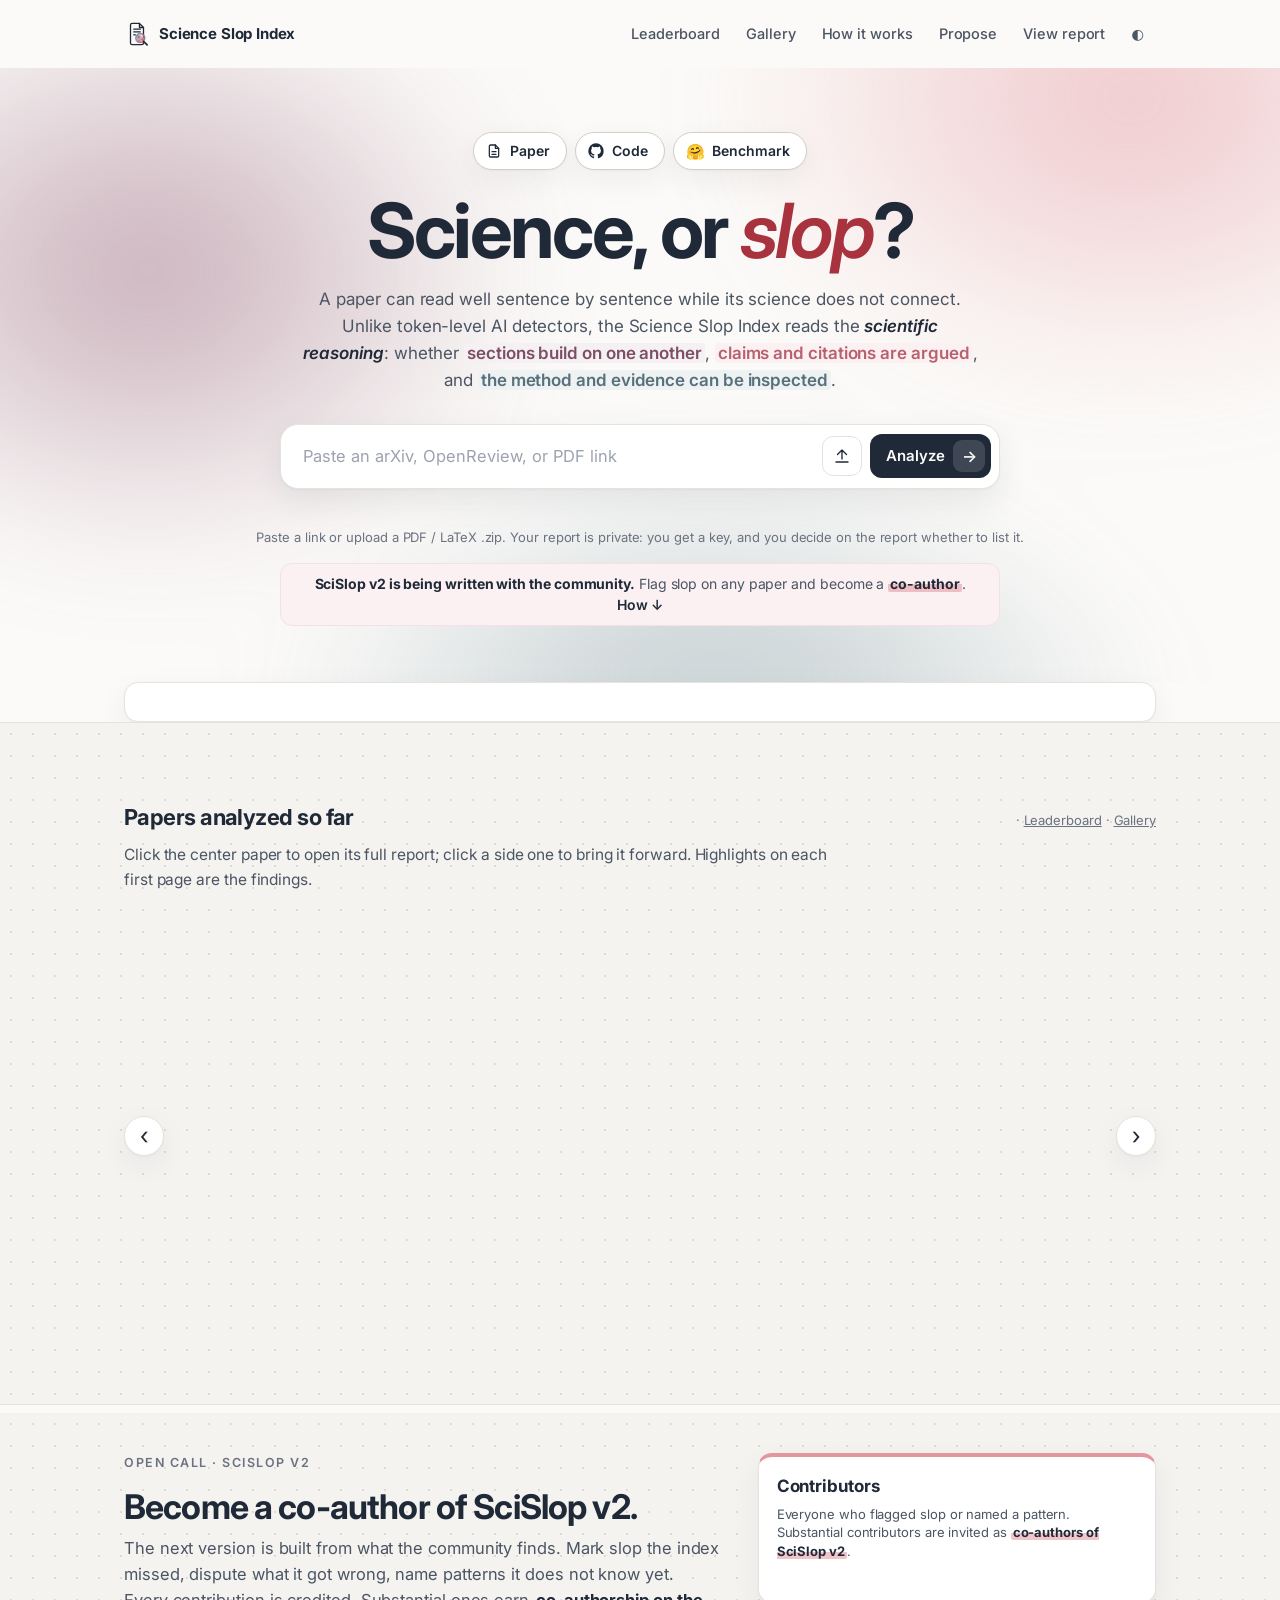
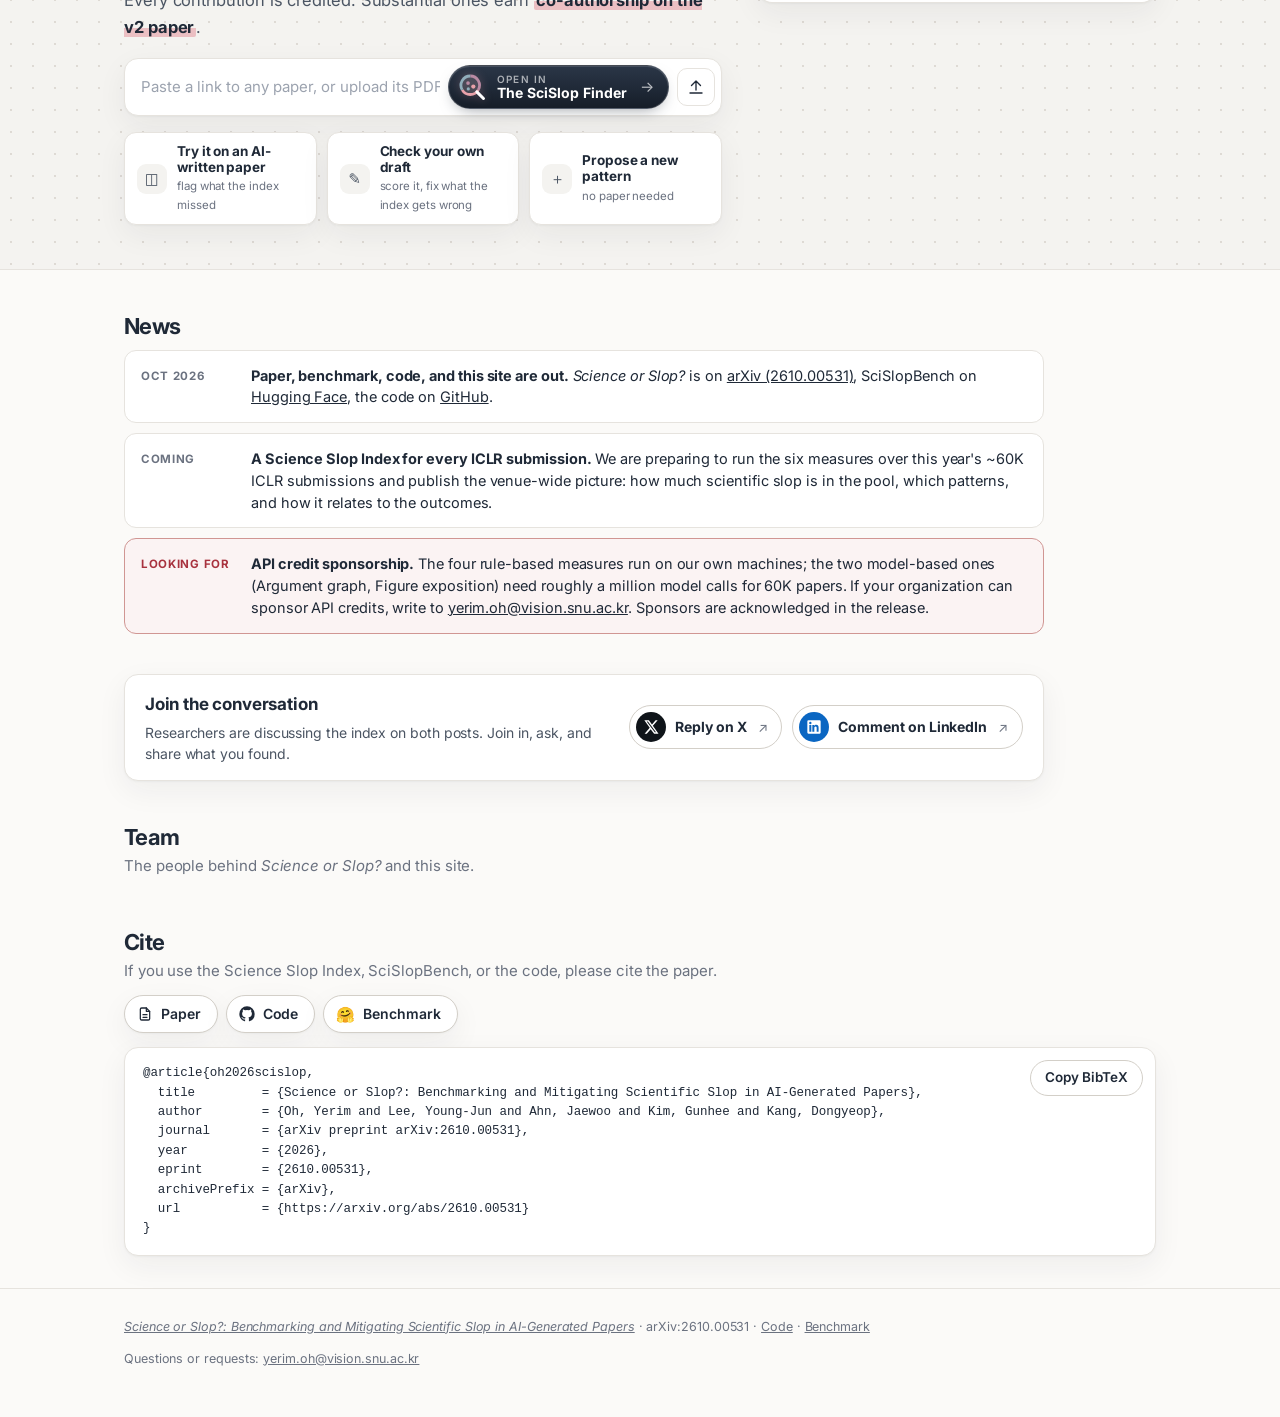
==== static/index.html @ 15c32a75 "Mock-up v4: community wording Co-Authored-By: Claude Fable 5.1 <noreply@anthropic.com>" ====
<!doctype html>
<html lang="en">
<head>
<meta charset="utf-8">
<meta name="viewport" content="width=device-width, initial-scale=1">
<title>Science Slop Index</title>
<meta name="description" content="Paste a paper and get its Science Slop Index: six paper-level measures of how its structure, argument, and artifacts hold together, highlighted on the paper itself.">
<meta name="theme-color" content="#fbfaf8">
<link rel="canonical" href="https://scientific-slop-demo.onrender.com/">
<!-- link previews (Open Graph / Twitter): the front page -->
<meta property="og:type" content="website">
<meta property="og:site_name" content="Science Slop Index">
<meta property="og:url" content="https://scientific-slop-demo.onrender.com/">
<meta property="og:title" content="Science, or slop? · Science Slop Index">
<meta property="og:description" content="AI text detectors read sentences. The Science Slop Index reads how a paper holds together: whether its sections build on each other, its claims are argued, and its evidence can be inspected.">
<meta property="og:image" content="https://scientific-slop-demo.onrender.com/static/og.png">
<meta property="og:image:secure_url" content="https://scientific-slop-demo.onrender.com/static/og.png">
<meta property="og:image:type" content="image/png">
<meta property="og:image:width" content="2400">
<meta property="og:image:height" content="1260">
<meta property="og:image:alt" content="Science Slop Index front page: Science, or slop? Paste an arXiv, OpenReview, or PDF link to analyze a paper.">
<meta name="twitter:card" content="summary_large_image">
<meta name="twitter:title" content="Science, or slop? · Science Slop Index">
<meta name="twitter:description" content="Six paper-level measures of how a paper's structure, argument, and artifacts hold together, highlighted on the paper itself.">
<meta name="twitter:image" content="https://scientific-slop-demo.onrender.com/static/og.png">
<meta name="twitter:image:alt" content="Science Slop Index front page">
<link rel="preconnect" href="https://fonts.googleapis.com">
<link rel="preconnect" href="https://fonts.gstatic.com" crossorigin>
<link href="https://fonts.googleapis.com/css2?family=Inter:ital,opsz,wght@0,14..32,400;0,14..32,500;0,14..32,600;0,14..32,700;1,14..32,600&display=swap" rel="stylesheet">
<link rel="icon" type="image/png" sizes="32x32" href="/static/favicon-32.png">
<link rel="apple-touch-icon" href="/static/icon-180.png">
<link rel="stylesheet" href="/static/app.css">
</head>
<body>
<header class="wrap top">
  <a class="brand" href="/" data-link><span class="mark"><svg class="mark-svg" viewBox="0 0 64 64" aria-hidden="true" focusable="false"> <defs><clipPath id="lens-clip-rb-a"><circle cx="40" cy="42" r="10.4"/></clipPath><radialGradient id="lrb-structure-a"><stop offset="0" stop-color="#b98aa3" stop-opacity=".95"/><stop offset=".55" stop-color="#b98aa3" stop-opacity=".7"/><stop offset="1" stop-color="#b98aa3" stop-opacity="0"/></radialGradient><radialGradient id="lrb-argument-a"><stop offset="0" stop-color="#e8a1a9" stop-opacity=".95"/><stop offset=".55" stop-color="#e8a1a9" stop-opacity=".7"/><stop offset="1" stop-color="#e8a1a9" stop-opacity="0"/></radialGradient><radialGradient id="lrb-artifacts-a"><stop offset="0" stop-color="#90aebb" stop-opacity=".95"/><stop offset=".55" stop-color="#90aebb" stop-opacity=".7"/><stop offset="1" stop-color="#90aebb" stop-opacity="0"/></radialGradient></defs> <path d="M20 6 H38 L48 16 V54 Q48 58 44 58 H20 Q16 58 16 54 V10 Q16 6 20 6 Z" fill="none" stroke="currentColor" stroke-width="3.2" stroke-linecap="round" stroke-linejoin="round"/> <path d="M38 6 V16 H48" fill="none" stroke="currentColor" stroke-width="3.2" stroke-linecap="round" stroke-linejoin="round"/> <path d="M24 20 H40" fill="none" stroke="currentColor" stroke-width="3.2" stroke-linecap="round" stroke-linejoin="round"/> <path d="M24 27 H40" fill="none" stroke="currentColor" stroke-width="3.2" stroke-linecap="round" stroke-linejoin="round"/> <path d="M24 34 H28" fill="none" stroke="currentColor" stroke-width="3.2" stroke-linecap="round" stroke-linejoin="round"/> <g clip-path="url(#lens-clip-rb-a)"> <circle cx="36" cy="39.5" r="9" fill="url(#lrb-structure-a)"/> <circle cx="44.5" cy="45.5" r="10" fill="url(#lrb-argument-a)"/> <circle cx="36.5" cy="48.5" r="8" fill="url(#lrb-artifacts-a)"/> <circle cx="36" cy="39.5" r="2.4" fill="#a3728c"/> <circle cx="44.5" cy="45.5" r="2.8" fill="#de6b77"/> <circle cx="36.5" cy="48.5" r="2" fill="#6f96a6"/> </g> <path d="M40.00 31.00 A11 11 0 0 1 49.53 47.50" fill="none" stroke="#a3728c" stroke-width="3.6" stroke-linecap="butt"/> <path d="M49.53 47.50 A11 11 0 0 1 30.47 47.50" fill="none" stroke="#de6b77" stroke-width="3.6" stroke-linecap="butt"/> <path d="M30.47 47.50 A11 11 0 0 1 40.00 31.00" fill="none" stroke="#6f96a6" stroke-width="3.6" stroke-linecap="butt"/> <path d="M48 50 L57 59" fill="none" stroke="currentColor" stroke-width="4.2" stroke-linecap="round" stroke-linejoin="round"/> </svg></span><span class="name">Science Slop Index</span></a>
  <nav>
    <a href="/leaderboard" data-link data-nav="leaderboard">Leaderboard</a>
    <a href="/gallery" data-link data-nav="gallery">Gallery</a>
    <a href="/how" data-link data-nav="how">How it works</a>
    <a href="/propose" data-link data-nav="propose">Propose</a>
    <a href="/view" data-link data-nav="view">View report</a>
    <button class="icon-btn" id="theme" type="button" aria-label="Switch color theme" title="Switch theme">◐</button>
  </nav>
</header>

<main>
  <!-- home -->
  <section id="page-home">
    <div class="hero-band">
      <div class="wrap landing">
        <div class="res-row">
          <a class="res-btn" href="https://arxiv.org/abs/2610.00531" target="_blank" rel="noopener"><svg viewBox="0 0 24 24" width="16" height="16" fill="none" stroke="currentColor" stroke-width="1.9" stroke-linecap="round" stroke-linejoin="round" aria-hidden="true"><path d="M14 3H7a2 2 0 0 0-2 2v14a2 2 0 0 0 2 2h10a2 2 0 0 0 2-2V8z"/><path d="M14 3v5h5M9 13h6M9 17h6"/></svg><span>Paper</span></a>
          <a class="res-btn" href="https://github.com/yerimoh/ScientificSlop" target="_blank" rel="noopener"><svg viewBox="0 0 24 24" width="16" height="16" fill="currentColor" aria-hidden="true"><path d="M12 .5A11.5 11.5 0 0 0 .5 12c0 5.08 3.29 9.39 7.86 10.91.58.1.79-.25.79-.56v-2.17c-3.2.7-3.87-1.37-3.87-1.37-.52-1.33-1.28-1.68-1.28-1.68-1.04-.71.08-.7.08-.7 1.15.08 1.76 1.18 1.76 1.18 1.03 1.76 2.7 1.25 3.36.96.1-.75.4-1.25.73-1.54-2.55-.29-5.24-1.28-5.24-5.68 0-1.26.45-2.28 1.18-3.09-.12-.29-.51-1.46.11-3.04 0 0 .96-.31 3.16 1.18a10.9 10.9 0 0 1 5.75 0c2.19-1.49 3.15-1.18 3.15-1.18.63 1.58.24 2.75.12 3.04.74.81 1.18 1.83 1.18 3.09 0 4.41-2.69 5.38-5.26 5.67.41.36.78 1.06.78 2.14v3.17c0 .31.21.67.8.56A11.5 11.5 0 0 0 23.5 12 11.5 11.5 0 0 0 12 .5z"/></svg><span>Code</span></a>
          <a class="res-btn" href="https://huggingface.co/datasets/yerim0210/Scientific_Slop" target="_blank" rel="noopener"><span class="rb-emoji" aria-hidden="true">🤗</span><span>Benchmark</span></a>
        </div>
        <h1 class="hero">Science, or <em>slop</em>?</h1>
        <p class="lede">A paper can read well sentence by sentence while its science does not connect. Unlike token-level AI detectors, the Science Slop Index reads the <em class="lede-k">scientific reasoning</em>: whether <span class="lede-structure">sections build on one another</span>, <span class="lede-argument">claims and citations are argued</span>, and <span class="lede-artifacts">the method and evidence can be inspected</span>.</p>
        <form id="ask" class="ask" autocomplete="off">
          <input id="url" type="text" inputmode="url" placeholder="Paste an arXiv, OpenReview, or PDF link" aria-label="Paper link">
          <span class="file-btn ask-file" title="Upload a PDF or LaTeX .zip"><button class="ib" type="button" tabindex="-1" aria-label="Upload a PDF or LaTeX archive"><svg viewBox="0 0 24 24" width="18" height="18" fill="none" stroke="currentColor" stroke-width="1.8" stroke-linecap="round" stroke-linejoin="round" aria-hidden="true"><path d="M12 16V4M6 10l6-6 6 6"/><path d="M4 20h16"/></svg></button><input id="file" type="file" accept=".pdf,.zip,.tar,.gz,.tgz,.tex" aria-label="Upload a PDF or LaTeX archive"></span>
          <button class="go" type="submit" id="go" aria-label="Analyze"><span class="go-t">Analyze</span><span class="go-a" aria-hidden="true">→</span></button>
        </form>
        <p class="form-error" id="form-error" role="alert"></p>
        <p class="notice">Paste a link or upload a PDF / LaTeX .zip. Your report is private: you get a key, and you decide on the report whether to list it.</p>
        <a class="usage" id="usage" href="/gallery" data-link hidden aria-live="polite">
          <i class="u-dot" aria-hidden="true"></i><b id="u-n">0</b><span>papers checked by researchers so far</span>
        </a>
        <a class="hero-call" href="#" data-scroll=".call-band"><b>SciSlop v2 is being written with the community.</b> Flag slop on any paper and become a <mark class="coauthor">co-author</mark>. <span>How ↓</span></a>
      </div>
    </div>

    <div class="wrap dive-wrap"><div id="dive" class="dive card"></div></div>

    <div class="dots-band cf-band">
      <div class="wrap">
        <div class="section-title"><h2 class="sec-h left">Papers analyzed so far</h2><p><span id="cf-label" class="muted"></span> · <a href="/leaderboard" data-link>Leaderboard</a> · <a href="/gallery" data-link>Gallery</a></p></div>
        <p class="sec-sub left">Click the center paper to open its full report; click a side one to bring it forward. Highlights on each first page are the findings.</p>
        <div id="coverflow" class="coverflow" tabindex="0" aria-roledescription="carousel">
          <button class="cf-nav cf-prev" id="cf-prev" type="button" aria-label="Previous paper">‹</button>
          <div id="cf-stage" class="cf-stage"></div>
          <button class="cf-nav cf-next" id="cf-next" type="button" aria-label="Next paper">›</button>
        </div>
        <div id="cf-dots" class="cf-dots"></div>
      </div>
    </div>

    <div class="dots-band call-band">
      <div class="wrap propose-teaser">
        <div class="call-grid">
          <div class="call-text">
            <p class="eyebrow">Open call · SciSlop v2</p>
            <h2 class="sec-h left">Become a co-author of SciSlop v2.</h2>
            <p class="call-p">The next version is built from what the community finds. Mark slop the index missed, dispute what it got wrong, name patterns it does not know yet.<br>Every contribution is credited. Substantial ones earn <mark class="coauthor">co-authorship on the v2 paper</mark>.</p>
            <form id="ct-ask" class="call-ask" autocomplete="off">
              <input id="ct-url" type="text" inputmode="url" placeholder="Paste a link to any paper, or upload its PDF" aria-label="Paper link">
              <button class="finder-btn" type="submit"><svg class="fb-ico" viewBox="0 0 34 34" aria-hidden="true"><circle cx="15" cy="15" r="9.5" fill="rgba(255,255,255,.08)"/><path d="M15 4.5A10.5 10.5 0 0 1 24.1 20.25" fill="none" stroke="#b98aa3" stroke-width="3.2"/><path d="M24.1 20.25A10.5 10.5 0 0 1 5.9 20.25" fill="none" stroke="#e8a1a9" stroke-width="3.2"/><path d="M5.9 20.25A10.5 10.5 0 0 1 15 4.5" fill="none" stroke="#90aebb" stroke-width="3.2"/><circle cx="12.5" cy="12.5" r="2.1" fill="#b98aa3"/><circle cx="18.5" cy="16.5" r="2.4" fill="#e8a1a9"/><circle cx="12.8" cy="19.2" r="1.8" fill="#90aebb"/><path d="M22.5 22.5 30 30" stroke="currentColor" stroke-width="3.4" stroke-linecap="round"/></svg><span class="fb-l"><small>open in</small><b>The SciSlop Finder</b></span><span class="fb-arrow" aria-hidden="true">→</span></button>
              <span class="file-btn call-file" title="Choose a PDF"><button class="ib" type="button" tabindex="-1" aria-label="Choose a PDF"><svg viewBox="0 0 24 24" width="18" height="18" fill="none" stroke="currentColor" stroke-width="1.8" stroke-linecap="round" stroke-linejoin="round" aria-hidden="true"><path d="M12 16V4M6 10l6-6 6 6"/><path d="M4 20h16"/></svg></button><input id="ct-file" type="file" accept=".pdf,.zip,.tar,.gz,.tgz,.tex" aria-label="Upload a PDF"></span>
            </form>
            <div class="call-links">
              <a class="call-chip" href="/r/sut7-28cn-z7r6?tab=paper&flag=1" data-link><span class="cc-ico">◫</span><span><b>Try it on an AI-written paper</b><small>flag what the index missed</small></span></a>
              <a class="call-chip" href="#" data-scroll="#ask"><span class="cc-ico">✎</span><span><b>Check your own draft</b><small>score it, fix what the index gets wrong</small></span></a>
              <a class="call-chip" href="/propose" data-link><span class="cc-ico">＋</span><span><b>Propose a new pattern</b><small>no paper needed</small></span></a>
            </div>
          </div>
          <div class="call-contrib">
            <div class="cc-head"><h3>Contributors</h3><span class="muted" id="pt-count"></span></div>
            <p class="cc-sub">Everyone who flagged slop or named a pattern. Substantial contributors are invited as <mark class="coauthor">co-authors of SciSlop v2</mark>.</p>
            <div id="contributors" class="contrib-box"></div>
            <span class="muted" id="pt-proposals" hidden></span>
          </div>
        </div>
      </div>
    </div>

    <div class="wrap news">
      <h2 class="sec-h left">News</h2>
      <ul class="news-list">
        <li><span class="news-date">Oct 2026</span><span class="news-body"><b>Paper, benchmark, code, and this site are out.</b> <i>Science or Slop?</i> is on <a href="https://arxiv.org/abs/2610.00531" target="_blank" rel="noopener">arXiv (2610.00531)</a>, SciSlopBench on <a href="https://huggingface.co/datasets/yerim0210/Scientific_Slop" target="_blank" rel="noopener">Hugging Face</a>, the code on <a href="https://github.com/yerimoh/ScientificSlop" target="_blank" rel="noopener">GitHub</a>.</span></li>
        <li><span class="news-date">Coming</span><span class="news-body"><b>A Science Slop Index for every ICLR submission.</b> We are preparing to run the six measures over this year's ~60K ICLR submissions and publish the venue-wide picture: how much scientific slop is in the pool, which patterns, and how it relates to the outcomes.</span></li>
        <li class="news-ask"><span class="news-date">Looking for</span><span class="news-body"><b>API credit sponsorship.</b> The four rule-based measures run on our own machines; the two model-based ones (Argument graph, Figure exposition) need roughly a million model calls for 60K papers. If your organization can sponsor API credits, write to <a href="mailto:yerim.oh@vision.snu.ac.kr">yerim.oh@vision.snu.ac.kr</a>. Sponsors are acknowledged in the release.</span></li>
      </ul>
    </div>

    <div class="wrap discuss">
      <div class="discuss-bar card">
        <div class="discuss-text">
          <h3>Join the conversation</h3>
          <p>Researchers are discussing the index on both posts. Join in, ask, and share what you found.</p>
        </div>
        <div class="discuss-links">
          <a class="post-link" href="https://x.com/yerimoh" target="_blank" rel="noopener"><span class="post-net net-x"><svg viewBox="0 0 24 24" width="16" height="16" fill="currentColor" aria-hidden="true"><path d="M18.9 2H22l-7.2 8.3L23.3 22h-6.6l-5.2-6.8L5.6 22H2.4l7.7-8.8L2 2h6.8l4.7 6.2L18.9 2zm-1.2 18h1.8L7.4 3.9H5.5L17.7 20z"/></svg></span><span class="pl-t"><b>Reply on X</b></span><span class="pl-arrow" aria-hidden="true">↗</span></a>
          <a class="post-link" href="https://www.linkedin.com/in/yerimoh/" target="_blank" rel="noopener"><span class="post-net net-in"><svg viewBox="0 0 24 24" width="16" height="16" fill="currentColor" aria-hidden="true"><path d="M20.4 2H3.6A1.6 1.6 0 0 0 2 3.6v16.8A1.6 1.6 0 0 0 3.6 22h16.8a1.6 1.6 0 0 0 1.6-1.6V3.6A1.6 1.6 0 0 0 20.4 2zM8 19H5V9h3v10zM6.5 7.7a1.75 1.75 0 1 1 0-3.5 1.75 1.75 0 0 1 0 3.5zM19 19h-3v-4.9c0-1.2 0-2.7-1.6-2.7s-1.9 1.3-1.9 2.6V19h-3V9h2.9v1.4h.1c.4-.8 1.4-1.6 2.8-1.6 3 0 3.6 2 3.6 4.6V19z"/></svg></span><span class="pl-t"><b>Comment on LinkedIn</b></span><span class="pl-arrow" aria-hidden="true">↗</span></a>
        </div>
      </div>
    </div>

    <div class="wrap team">
      <h2 class="sec-h left">Team</h2>
      <p class="cap muted" style="margin:4px 0 16px">The people behind <i>Science or Slop?</i> and this site.</p>
      <div id="team" class="team-grid"></div>
    </div>

    <div class="wrap cite">
      <h2 class="sec-h left">Cite</h2>
      <p class="cap muted" style="margin:4px 0 12px">If you use the Science Slop Index, SciSlopBench, or the code, please cite the paper.</p>
      <div class="res-row res-row-l">
          <a class="res-btn" href="https://arxiv.org/abs/2610.00531" target="_blank" rel="noopener"><svg viewBox="0 0 24 24" width="16" height="16" fill="none" stroke="currentColor" stroke-width="1.9" stroke-linecap="round" stroke-linejoin="round" aria-hidden="true"><path d="M14 3H7a2 2 0 0 0-2 2v14a2 2 0 0 0 2 2h10a2 2 0 0 0 2-2V8z"/><path d="M14 3v5h5M9 13h6M9 17h6"/></svg><span>Paper</span></a>
          <a class="res-btn" href="https://github.com/yerimoh/ScientificSlop" target="_blank" rel="noopener"><svg viewBox="0 0 24 24" width="16" height="16" fill="currentColor" aria-hidden="true"><path d="M12 .5A11.5 11.5 0 0 0 .5 12c0 5.08 3.29 9.39 7.86 10.91.58.1.79-.25.79-.56v-2.17c-3.2.7-3.87-1.37-3.87-1.37-.52-1.33-1.28-1.68-1.28-1.68-1.04-.71.08-.7.08-.7 1.15.08 1.76 1.18 1.76 1.18 1.03 1.76 2.7 1.25 3.36.96.1-.75.4-1.25.73-1.54-2.55-.29-5.24-1.28-5.24-5.68 0-1.26.45-2.28 1.18-3.09-.12-.29-.51-1.46.11-3.04 0 0 .96-.31 3.16 1.18a10.9 10.9 0 0 1 5.75 0c2.19-1.49 3.15-1.18 3.15-1.18.63 1.58.24 2.75.12 3.04.74.81 1.18 1.83 1.18 3.09 0 4.41-2.69 5.38-5.26 5.67.41.36.78 1.06.78 2.14v3.17c0 .31.21.67.8.56A11.5 11.5 0 0 0 23.5 12 11.5 11.5 0 0 0 12 .5z"/></svg><span>Code</span></a>
          <a class="res-btn" href="https://huggingface.co/datasets/yerim0210/Scientific_Slop" target="_blank" rel="noopener"><span class="rb-emoji" aria-hidden="true">🤗</span><span>Benchmark</span></a>
        </div>
      <div class="bib card"><pre id="bib">@article{oh2026scislop,
  title         = {Science or Slop?: Benchmarking and Mitigating Scientific Slop in AI-Generated Papers},
  author        = {Oh, Yerim and Lee, Young-Jun and Ahn, Jaewoo and Kim, Gunhee and Kang, Dongyeop},
  journal       = {arXiv preprint arXiv:2610.00531},
  year          = {2026},
  eprint        = {2610.00531},
  archivePrefix = {arXiv},
  url           = {https://arxiv.org/abs/2610.00531}
}</pre><button class="btn ghost small bib-copy" type="button" id="bib-copy">Copy BibTeX</button></div>
    </div>

  </section>

  <!-- how it works -->
  <section id="page-how" hidden>
    <div class="wrap page how-top">
      <p class="eyebrow">How it works</p>
      <h1 class="page-title">Six measures, three planes, one number</h1>
      <p class="page-lede">Each measure counts the share of a paper's units that show one pattern. The index averages the measures within each plane, then averages the planes, and reports the result out of 100. Higher means more of the patterns that set AI-generated papers apart from matched human papers.</p>
    </div>

    <div class="wrap how-sec how-article">
      <h2 class="sec-h left">Reads the paper, not the prose</h2>
      <p class="art-p">AI text detectors score sentences: how predictable each token is, how a model would have phrased it. A paper written or revised by a language model can pass that test and still fail as science. Each paragraph looks fine on its own while the connections between paragraphs do not hold: a figure that no section ever refers to, a claim that arrives before anything leads up to it, a related-work paragraph that lists citations without relating them, a method diagram crowded with hyperparameters, a results table with no concrete example anywhere in the paper.</p>
      <p class="art-p">The Science Slop Index counts these breakdowns. It reads the whole paper, groups six patterns into three planes, and asks three questions. Below, each plane is illustrated with real findings from the papers analyzed on this site; use the arrows to browse them, and click a finding to open it on the paper.</p>
      <div id="plane-explainer" class="plane-explainer"></div>
    </div>

    <div class="dots-band">
      <div class="wrap">
        <h2 class="sec-h">What happens to a paper</h2>
        <p class="sec-sub">Every report receives a key that reopens it later. Uploaded files are deleted after analysis; only the report and rendered figures stay.</p>
        <div class="steps3">
          <div class="step3">
            <div class="step3-img"><img src="/static/img/shot_read.jpg" alt="A report header: title, source, sections, words, and referable objects" loading="lazy"></div>
            <h3><span class="step3-n">1</span>Read</h3>
            <p>LaTeX source is read directly; arXiv links fetch the source and the PDF. PDFs are rebuilt into sections, captions, references, and citations.</p>
          </div>
          <div class="step3">
            <div class="step3-img"><img src="/static/img/shot_measure_top.jpg" alt="An opened measure with its reference map" loading="lazy"></div>
            <h3><span class="step3-n">2</span>Measure</h3>
            <p>Four measures are exact counting rules. Argument graph and Figure exposition ask a language model to label sentences and read the method figure.</p>
          </div>
          <div class="step3">
            <div class="step3-img"><img src="/static/img/shot_page_top.jpg" alt="A paper page with highlighted findings" loading="lazy"></div>
            <h3><span class="step3-n">3</span>Highlight</h3>
            <p>Every flagged unit is placed back on the PDF, colored by plane, with a graph per measure. Export as highlighted PDF, JSON, or CSV.</p>
          </div>
        </div>
      </div>
    </div>

    <div class="wrap how-sec">
      <h2 class="sec-h">The six measures</h2>
      <p class="sec-sub">After Table 1 of the paper. Each score is a share of units: the numerator over the denominator. Pair accuracy is how often that measure alone ranks the human-written paper above its AI-generated counterpart on SciSlopBench.</p>
      <div id="spec" class="mcards" aria-label="The six measures"></div>
    </div>

    <div class="dots-band">
      <div class="wrap">
        <h2 class="sec-h">One number</h2>
        <p class="sec-sub">The index averages the measures within each plane, then averages the three planes. A measure that does not apply to a paper is skipped, not counted as zero.</p>
        <div class="agg" id="agg"></div>
        <div class="bands">
          <div class="bands-bar"><i class="b1"></i><i class="b2"></i><i class="b3"></i><i class="b4"></i></div>
          <div class="bands-l"><span>0</span><span>20</span><span>40</span><span>60</span><span>100</span></div>
          <div class="bands-n"><span>Low</span><span>Moderate</span><span>High</span><span>Very high</span></div>
          <p class="notice" style="text-align:left;margin-top:8px">The four bands are descriptive cut-points on the share of flagged units, not a probability of AI authorship.</p>
        </div>
      </div>
    </div>

    <div class="wrap how-sec">
      <div class="how-one">
        <div>
          <h2 class="sec-h left">Reported pair accuracy</h2>
          <p class="cap muted" style="margin:6px 0 14px">Table 2 of the paper: on SciSlopBench, 390 AI-generated papers each matched with a human-written paper on the same problem. 0.5 is chance.</p>
          <div class="card how-card"><svg class="bench" id="bench" role="img" aria-label="Pair accuracy of the Science Slop Index and baselines"></svg></div>
        </div>
      </div>
    </div>
  </section>

  <!-- leaderboard -->
  <section id="page-leaderboard" class="wrap page" hidden>
    <div class="lb-head">
      <div class="lb-title">
        <h1 class="lb-h">Leaderboard <a href="/how" data-link class="lb-arrow" aria-label="How the index is computed" title="How the index is computed">↗</a></h1>
        <p class="lb-desc">Papers analyzed on this site, ranked by Science Slop Index. Higher means more scientific slop. Click a row to see its six measures; open the report for every finding on the paper.</p>
        <div class="lb-stats" id="lb-stats"></div>
      </div>
      <a class="lb-add btn" href="/" data-link>+ Add a paper</a>
    </div>

    <div class="lb-toolbar">
      <div class="lb-tb-row">
        <span class="lb-tb-l">Rank by</span>
        <div class="chips" id="lb-cats"></div>
        <select id="lb-measure" class="lb-select" aria-label="Rank by a single measure"><option value="">Single measure…</option></select>
      </div>
      <div class="lb-tb-row">
        <input id="lb-q" type="search" class="lb-search" placeholder="Search papers…" aria-label="Search papers">
        <button class="lb-count" type="button" id="lb-count" aria-haspopup="dialog"><span id="lb-count-t">— papers</span><span class="updown" aria-hidden="true">⇕</span></button>
        <button class="ib" type="button" id="lb-filter" title="Filter by source" aria-label="Filter" aria-haspopup="dialog"><svg viewBox="0 0 24 24" width="20" height="20" fill="none" stroke="currentColor" stroke-width="1.8" stroke-linecap="round" stroke-linejoin="round" aria-hidden="true"><path d="M3 4h18l-7 8.5V19l-4 2v-8.5z"/></svg></button>
        <span class="lb-tb-sp"></span>
        <div class="seg" role="group" aria-label="View">
          <button type="button" class="seg-b" data-view="list" aria-pressed="true">List</button>
          <button type="button" class="seg-b" data-view="chart" aria-pressed="false">Chart</button>
          <button type="button" class="seg-b" data-view="table" aria-pressed="false">Table</button>
        </div>
        <button class="ib" type="button" id="lb-link" title="Copy a link to this view" aria-label="Copy link"><svg viewBox="0 0 24 24" width="20" height="20" fill="none" stroke="currentColor" stroke-width="1.8" stroke-linecap="round" stroke-linejoin="round" aria-hidden="true"><path d="M10 14a5 5 0 0 0 7.07 0l3-3a5 5 0 0 0-7.07-7.07l-1 1"/><path d="M14 10a5 5 0 0 0-7.07 0l-3 3a5 5 0 0 0 7.07 7.07l1-1"/></svg></button>
        <button class="ib" type="button" id="lb-png" title="Download the chart as an image" aria-label="Download image"><svg viewBox="0 0 24 24" width="20" height="20" fill="none" stroke="currentColor" stroke-width="1.8" stroke-linecap="round" stroke-linejoin="round" aria-hidden="true"><rect x="3" y="3" width="18" height="18" rx="3"/><circle cx="9" cy="9" r="2"/><path d="M21 15l-5-5L5 21"/><path d="M16 3v5M13.5 5.5 16 8l2.5-2.5"/></svg></button>
      </div>
    </div>
    <div class="lb-pop card" id="lb-pop" hidden></div>
    <div class="lb-list" id="lb-list"></div>
    <div class="card lb-card">
      <div class="lb-cardhead"><span class="lb-metricname" id="lb-metricname">Science Slop Index</span><span class="lb-brand"><span class="mark"><svg class="mark-svg" viewBox="0 0 64 64" aria-hidden="true" focusable="false"> <defs><clipPath id="lens-clip-rb-b"><circle cx="40" cy="42" r="10.4"/></clipPath><radialGradient id="lrb-structure-b"><stop offset="0" stop-color="#b98aa3" stop-opacity=".95"/><stop offset=".55" stop-color="#b98aa3" stop-opacity=".7"/><stop offset="1" stop-color="#b98aa3" stop-opacity="0"/></radialGradient><radialGradient id="lrb-argument-b"><stop offset="0" stop-color="#e8a1a9" stop-opacity=".95"/><stop offset=".55" stop-color="#e8a1a9" stop-opacity=".7"/><stop offset="1" stop-color="#e8a1a9" stop-opacity="0"/></radialGradient><radialGradient id="lrb-artifacts-b"><stop offset="0" stop-color="#90aebb" stop-opacity=".95"/><stop offset=".55" stop-color="#90aebb" stop-opacity=".7"/><stop offset="1" stop-color="#90aebb" stop-opacity="0"/></radialGradient></defs> <path d="M20 6 H38 L48 16 V54 Q48 58 44 58 H20 Q16 58 16 54 V10 Q16 6 20 6 Z" fill="none" stroke="currentColor" stroke-width="3.2" stroke-linecap="round" stroke-linejoin="round"/> <path d="M38 6 V16 H48" fill="none" stroke="currentColor" stroke-width="3.2" stroke-linecap="round" stroke-linejoin="round"/> <path d="M24 20 H40" fill="none" stroke="currentColor" stroke-width="3.2" stroke-linecap="round" stroke-linejoin="round"/> <path d="M24 27 H40" fill="none" stroke="currentColor" stroke-width="3.2" stroke-linecap="round" stroke-linejoin="round"/> <path d="M24 34 H28" fill="none" stroke="currentColor" stroke-width="3.2" stroke-linecap="round" stroke-linejoin="round"/> <g clip-path="url(#lens-clip-rb-b)"> <circle cx="36" cy="39.5" r="9" fill="url(#lrb-structure-b)"/> <circle cx="44.5" cy="45.5" r="10" fill="url(#lrb-argument-b)"/> <circle cx="36.5" cy="48.5" r="8" fill="url(#lrb-artifacts-b)"/> <circle cx="36" cy="39.5" r="2.4" fill="#a3728c"/> <circle cx="44.5" cy="45.5" r="2.8" fill="#de6b77"/> <circle cx="36.5" cy="48.5" r="2" fill="#6f96a6"/> </g> <path d="M40.00 31.00 A11 11 0 0 1 49.53 47.50" fill="none" stroke="#a3728c" stroke-width="3.6" stroke-linecap="butt"/> <path d="M49.53 47.50 A11 11 0 0 1 30.47 47.50" fill="none" stroke="#de6b77" stroke-width="3.6" stroke-linecap="butt"/> <path d="M30.47 47.50 A11 11 0 0 1 40.00 31.00" fill="none" stroke="#6f96a6" stroke-width="3.6" stroke-linecap="butt"/> <path d="M48 50 L57 59" fill="none" stroke="currentColor" stroke-width="4.2" stroke-linecap="round" stroke-linejoin="round"/> </svg></span>Science Slop Index</span></div>
      <div class="lb-scroll" id="lb-scroll"><div id="lb-chart" class="lb-chart"></div></div>
      <div class="legend" id="lb-legend"></div>
    </div>
    <div class="card lb-tablecard" id="lb-tablewrap" hidden></div>
    <p class="lb-foot" id="lb-note"></p>
  </section>

  <!-- gallery -->
  <section id="page-gallery" class="wrap page" hidden>
    <p class="eyebrow">Gallery</p>
    <h1 class="page-title">Papers analyzed so far</h1>
    <p class="page-lede">Papers analyzed from public links, and uploads whose owners chose to list them. Ranked by Science Slop Index.</p>
    <div class="g-controls">
      <input id="g-q" type="search" placeholder="Search papers" aria-label="Search papers">
      <select id="g-sort" aria-label="Sort">
        <option value="high">Highest index first</option>
        <option value="low">Lowest index first</option>
        <option value="new">Newest first</option>
      </select>
    </div>
    <div id="g-grid" class="g-grid"></div>
    <p class="g-note" id="g-note"></p>
  </section>

  <!-- view a report -->
  <section id="page-view" class="wrap page" hidden>
    <p class="eyebrow">View report</p>
    <h1 class="page-title">Open a report</h1>
    <p class="page-lede">Enter the report key you received when you submitted your paper.</p>
    <div class="card view-card">
      <form id="view-form" class="view-form" autocomplete="off">
        <input id="view-key" type="text" placeholder="e.g. k7m2-p9qd-4xwe" maxlength="40" aria-label="Report key" required>
        <button class="btn" type="submit">Open</button>
      </form>
      <p class="form-error" id="view-error" role="alert"></p>
      <div class="d-sub" id="recent-h" hidden>Recent on this browser</div>
      <ul class="recent" id="recent"></ul>
      <div class="d-sub">Or open a downloaded report</div>
      <span class="file-btn"><button class="btn ghost small" type="button" tabindex="-1">Open a report file (.json)</button><input id="open-json" type="file" accept=".json,application/json" aria-label="Open a report file"></span>
    </div>
  </section>

  <!-- propose -->
  <section id="page-propose" class="wrap page" hidden>
    <p class="eyebrow">Propose a pattern</p>
    <h1 class="page-title">Propose a scientific slop pattern</h1>
    <p class="page-lede">Seen a recurring way AI-generated papers break as science that the six measures miss? Name it and say what a reader notices. We do the rest: implement it, run it on SciSlopBench, and adopt it if it separates AI from human papers, with your name on it.</p>

    <div class="pp-grid">
      <form id="pp-form" class="pp-form card" autocomplete="off">
        <label class="pp-f"><span>Name the pattern</span><input name="name" required maxlength="80" placeholder="e.g. Orphan hyperparameters"></label>
        <div class="pp-f"><span>Where it lives</span>
          <div class="chips" id="pp-planes">
            <button type="button" class="chip-b structure" data-plane="structure">Structure</button>
            <button type="button" class="chip-b argument" data-plane="argument">Argument</button>
            <button type="button" class="chip-b artifacts" data-plane="artifacts">Artifacts</button>
            <button type="button" class="chip-b" data-plane="other">Something else</button>
          </div>
          <input type="hidden" name="plane" value="">
        </div>
        <label class="pp-f"><span>What a reader notices <small>one sentence</small></span><textarea name="what" required rows="2" maxlength="300" placeholder="e.g. Hyperparameters listed in the setup that no experiment ever varies or refers to."></textarea></label>
        <div class="pp-ex">
          <input name="example_url" type="url" maxlength="300" placeholder="A paper where you saw it (link, optional)">
          <textarea name="example_quote" rows="2" maxlength="600" placeholder="Where in that paper (optional)"></textarea>
        </div>
        <details class="pp-adv">
          <summary>Optional: how it would be counted</summary>
          <label class="pp-f"><span>Unit of analysis</span><input name="unit" maxlength="120" placeholder="e.g. Hyperparameters named in the experimental setup"></label>
          <div class="pp-f"><span>Score = share of units</span>
            <div class="pp-frac">
              <input name="numerator" maxlength="160" placeholder="units that show the pattern">
              <span class="pp-line"></span>
              <input name="denominator" maxlength="120" placeholder="all units">
            </div>
          </div>
          <label class="pp-f"><span>What a score of 100 means</span><input name="one_means" maxlength="160" placeholder="e.g. No listed hyperparameter is ever used or varied."></label>
          <label class="pp-f"><span>How to detect it</span><input name="detect" maxlength="300" placeholder="counting rule, language model, or unsure"></label>
          <input name="example2_url" type="hidden"><input name="example2_quote" type="hidden">
        </details>
        <div class="pp-two">
          <label class="pp-f"><span>Your name <small>for the credit</small></span><input name="author" maxlength="80" placeholder="optional"></label>
          <label class="pp-f"><span>Affiliation</span><input name="affiliation" maxlength="120" placeholder="optional"></label>
        </div>
        <input name="email" type="hidden"><input type="checkbox" name="credit_site" checked hidden><input type="checkbox" name="credit_paper" checked hidden>
        <div class="pp-submit">
          <button class="btn" type="submit" id="pp-go">Submit</button>
          <span class="muted" id="pp-hint">Public: it is filed as an issue in the project repository, so you can follow the review.</span>
        </div>
        <p class="form-error" id="pp-error" role="alert"></p>
      </form>

      <aside class="pp-side">
        <div class="pp-preview-l">Preview · how it will read</div>
        <div id="pp-preview" class="mcard pp-preview"></div>
        <div class="pp-bar card">
          <h3>What gets a pattern adopted</h3>
          <ol class="pp-crit">
            <li><b>It separates the pairs.</b> Implemented as a measure and run on SciSlopBench, 390 AI-generated papers each matched with a human-written one, it must rank the AI paper higher in clearly more than half of the pairs. The six current measures score between 0.586 and 0.905.</li>
            <li><b>It is not one of the six in disguise.</b> Its scores should not simply track an existing measure.</li>
            <li><b>It can be counted.</b> A share of clearly defined units, by a rule or a language model with a fixed prompt.</li>
          </ol>
          <p class="muted">Adopted patterns join the index with a credit line here. Contributor credit on the next paper version is offered case by case.</p>
        </div>
      </aside>
    </div>

    <div class="pp-list-wrap">
      <div class="section-title"><h3>Proposals so far</h3><p id="pp-list-note"></p></div>
      <div id="pp-list" class="pp-list"></div>
    </div>
  </section>

  <!-- report -->
  <section id="page-report" class="wrap page" hidden></section>
</main>

<footer>
  <div class="wrap">
    <span><a href="https://arxiv.org/abs/2610.00531" target="_blank" rel="noopener"><i>Science or Slop?: Benchmarking and Mitigating Scientific Slop in AI-Generated Papers</i></a> · arXiv:2610.00531 · <a href="https://github.com/yerimoh/ScientificSlop" target="_blank" rel="noopener">Code</a> · <a href="https://huggingface.co/datasets/yerim0210/Scientific_Slop" target="_blank" rel="noopener">Benchmark</a></span>
    <span>Questions or requests: <a href="mailto:yerim.oh@vision.snu.ac.kr">yerim.oh@vision.snu.ac.kr</a></span>
  </div>
</footer>

<div id="drop" class="drop-overlay" hidden><div>Drop to analyze</div></div>
<div id="tip" class="tip" role="tooltip" hidden></div>
<script type="module" src="/static/app.js"></script>
</body>
</html>
---- static/app.css ----
/* Science Slop Index — palette and type follow the paper (Table 1): mauve / rose / slate planes,
   tinted plane bands, outlined plane tags, red for what is flagged. Type is Avenir throughout. */
:root {
  --bg: #fbfaf8;
  --surface: #ffffff;
  --surface-2: #f4f3f0;
  --line: #e6e3de;
  --line-2: #d3cfc8;
  --ink: #1f2937;
  --ink-2: #4b5563;
  --ink-3: #6b7280;
  --ink-4: #9ca3af;
  /* planes (paper colors) */
  --structure: #95627a;  --structure-deep: #7e4e66;  --structure-band: #f5f1f3;  --structure-light: #e7d6de;
  --argument: #e4959e;   --argument-deep: #b8606e;   --argument-band: #fbf1f2;   --argument-light: #f4e1e4;
  --artifacts: #6d8a96;  --artifacts-deep: #56717b;  --artifacts-band: #eff2f3;  --artifacts-light: #d5dfe0;
  /* flagged / slop red (the paper's link red), and a sequential red ramp for the index */
  --red: #a8323e;
  --idx-1: #efc9cd; --idx-2: #e4959e; --idx-3: #c0505a; --idx-4: #a8323e;
  --good: #3f7d4f;
  --mark: rgba(228, 149, 158, .35);
  --shadow: 0 1px 2px rgba(31, 41, 55, .04), 0 10px 30px rgba(31, 41, 55, .06);
  --radius: 14px;
  --sans: "Inter", "Avenir Next", "Segoe UI", system-ui, -apple-system, sans-serif;
  --mono: ui-monospace, "SF Mono", Menlo, Consolas, monospace;
  color-scheme: light;
}
@media (prefers-color-scheme: dark) {
  :root:not([data-theme="light"]) {
    --bg: #141416; --surface: #1c1c1f; --surface-2: #26262a; --line: #303035; --line-2: #414147;
    --ink: #f2f1ee; --ink-2: #c9c7c1; --ink-3: #9d9b95; --ink-4: #75736e;
    --structure: #b98aa3; --structure-deep: #c99bb3; --structure-band: #2a2328; --structure-light: #4a3843;
    --argument: #e8a1a9; --argument-deep: #eba8b0; --argument-band: #2d2426; --argument-light: #553a3e;
    --artifacts: #90aebb; --artifacts-deep: #a2bdc8; --artifacts-band: #222a2d; --artifacts-light: #354248;
    --red: #e0707b; --idx-1: #5a3a3e; --idx-2: #b8606e; --idx-3: #d86f79; --idx-4: #ef8a93;
    --good: #7fbf8f; --mark: rgba(232, 161, 169, .28);
    --shadow: 0 1px 2px rgba(0, 0, 0, .3), 0 10px 30px rgba(0, 0, 0, .35);
    color-scheme: dark;
  }
}
:root[data-theme="dark"] {
  --bg: #141416; --surface: #1c1c1f; --surface-2: #26262a; --line: #303035; --line-2: #414147;
  --ink: #f2f1ee; --ink-2: #c9c7c1; --ink-3: #9d9b95; --ink-4: #75736e;
  --structure: #b98aa3; --structure-deep: #c99bb3; --structure-band: #2a2328; --structure-light: #4a3843;
  --argument: #e8a1a9; --argument-deep: #eba8b0; --argument-band: #2d2426; --argument-light: #553a3e;
  --artifacts: #90aebb; --artifacts-deep: #a2bdc8; --artifacts-band: #222a2d; --artifacts-light: #354248;
  --red: #e0707b; --idx-1: #5a3a3e; --idx-2: #b8606e; --idx-3: #d86f79; --idx-4: #ef8a93;
  --good: #7fbf8f; --mark: rgba(232, 161, 169, .28);
  --shadow: 0 1px 2px rgba(0, 0, 0, .3), 0 10px 30px rgba(0, 0, 0, .35);
  color-scheme: dark;
}

* { box-sizing: border-box; }
html { -webkit-text-size-adjust: 100%; scroll-behavior: smooth; }
body { margin: 0; background: var(--bg); color: var(--ink); font: 15px/1.6 var(--sans); -webkit-font-smoothing: antialiased; letter-spacing: -.005em; }
button, input, select { font: inherit; color: inherit; }
a { color: inherit; }
[hidden] { display: none !important; }
.wrap { max-width: 1080px; margin: 0 auto; padding: 0 24px; }

/* ------------------------------------------------------------------ top bar */
.top { display: flex; align-items: center; justify-content: space-between; height: 68px; gap: 12px; }
.brand { display: flex; align-items: center; gap: 9px; font-weight: 700; letter-spacing: -.01em; text-decoration: none; white-space: nowrap; }
.mark { display: inline-flex; align-items: center; color: var(--ink); }
.mark .mark-svg { width: 26px; height: 26px; display: block; }
.lb-brand .mark .mark-svg { width: 20px; height: 20px; }
.top nav { display: flex; align-items: center; gap: 2px; flex-wrap: wrap; justify-content: flex-end; }
.top nav a, .icon-btn { text-decoration: none; color: var(--ink-2); padding: 7px 12px; border-radius: 999px; border: 0; background: none; cursor: pointer; font-size: 14.5px; font-weight: 500; }
.top nav a:hover, .icon-btn:hover { background: var(--surface-2); color: var(--ink); }
.top nav a.active { color: var(--ink); background: var(--surface-2); }

/* ------------------------------------------------------------------ shared bits */
.eyebrow { font-size: 12.5px; letter-spacing: .12em; text-transform: uppercase; color: var(--ink-3); margin: 0 0 14px; font-weight: 600; }
.tag { display: inline-flex; align-items: center; font-size: 10.5px; font-weight: 700; letter-spacing: .06em; text-transform: uppercase;
  padding: 1px 7px; border-radius: 5px; border: 1.2px solid currentColor; line-height: 1.6; white-space: nowrap; }
.tag.structure { color: var(--structure-deep); } .tag.argument { color: var(--argument-deep); } .tag.artifacts { color: var(--artifacts-deep); }
.band-structure { background: var(--structure-band); } .band-argument { background: var(--argument-band); } .band-artifacts { background: var(--artifacts-band); }
.swatch { width: 9px; height: 9px; border-radius: 50%; display: inline-block; flex: none; }
.sw-structure { background: var(--structure); } .sw-argument { background: var(--argument); } .sw-artifacts { background: var(--artifacts); }
.card { background: var(--surface); border: 1px solid var(--line); border-radius: var(--radius); box-shadow: var(--shadow); }
.btn { border: 0; border-radius: 999px; padding: 10px 22px; background: var(--ink); color: var(--bg); font-weight: 700; cursor: pointer; transition: transform .1s, opacity .15s; white-space: nowrap; }
.btn:hover { opacity: .88; } .btn:active { transform: scale(.98); } .btn[disabled] { opacity: .5; cursor: progress; }
.btn.ghost { background: var(--surface); color: var(--ink); border: 1px solid var(--line-2); font-weight: 600; }
.btn.small { padding: 6px 14px; font-size: 13.5px; }
.link-btn { background: none; border: 0; padding: 0; cursor: pointer; color: var(--ink); font-weight: 600; text-decoration: underline; text-decoration-color: var(--line-2); text-underline-offset: 4px; }
.link-btn:hover { text-decoration-color: var(--ink); }
.chip { display: inline-flex; align-items: center; gap: 6px; padding: 2px 10px; border-radius: 999px; font-size: 12.5px; background: var(--surface-2); color: var(--ink-2); border: 1px solid var(--line); white-space: nowrap; }
.mono, code { font-family: var(--mono); font-size: 12px; }
.muted { color: var(--ink-3); }
.page-title { font-weight: 700; font-size: clamp(34px, 5vw, 48px); letter-spacing: -.02em; line-height: 1.08; margin: 0 0 12px; }
.page-lede { color: var(--ink-2); max-width: 680px; font-size: 16.5px; margin: 0 0 32px; }
.page { padding-top: 40px; padding-bottom: 56px; }

/* ------------------------------------------------------------------ home */
.hero-band { position: relative; overflow: hidden; }
.hero-band::before { content: ""; position: absolute; inset: -30% -10% auto; height: 140%; z-index: -1; pointer-events: none; filter: blur(56px); opacity: .5;
  background:
    radial-gradient(36% 50% at 18% 45%, var(--structure) 0%, transparent 70%),
    radial-gradient(38% 50% at 82% 25%, var(--argument) 0%, transparent 70%),
    radial-gradient(42% 45% at 55% 100%, var(--artifacts) 0%, transparent 70%); }
:root[data-theme="dark"] .hero-band::before { opacity: .28; }
.landing { text-align: center; padding: 64px 0 56px; }
.res-row { display: flex; justify-content: center; gap: 8px; flex-wrap: wrap; }
.res-row-l { justify-content: flex-start; margin-bottom: 14px; }
.res-btn { display: inline-flex; align-items: center; gap: 8px; height: 38px; padding: 0 16px 0 12px; border-radius: 999px; background: var(--surface); border: 1px solid var(--line-2); color: var(--ink); font-weight: 600; font-size: 14px; text-decoration: none; box-shadow: var(--shadow); transition: background .15s, border-color .15s, transform .15s; }
.res-btn:hover { background: var(--ink); color: var(--bg); border-color: var(--ink); transform: translateY(-1px); }
.res-btn svg { flex: none; }
.res-btn .rb-emoji { font-size: 15px; line-height: 1; }
.pill { display: inline-flex; align-items: center; gap: 7px; padding: 5px 13px; border-radius: 999px; background: var(--surface); border: 1px solid var(--line); font-size: 12.5px; color: var(--ink-2); text-decoration: none; box-shadow: 0 1px 2px rgba(31,41,55,.05); }
.pill i { font-style: italic; color: var(--ink); }
.pill:hover { border-color: var(--line-2); color: var(--ink); }
.pill.soft { background: var(--surface-2); box-shadow: none; }
h1.hero { font-weight: 700; font-size: clamp(44px, 7vw, 76px); line-height: 1.02; letter-spacing: -.035em; margin: 22px 0 16px; }
h1.hero em { font-style: italic; color: var(--red); font-weight: 600; }
.lede { max-width: 680px; margin: 0 auto 30px; color: var(--ink-2); font-size: 17px; }
.lede .lede-k { font-style: italic; color: var(--ink); font-weight: 600; }
.lede-structure, .lede-argument, .lede-artifacts { font-weight: 600; padding: 0 3px; border-radius: 4px; white-space: nowrap; }
.lede-structure { color: var(--structure-deep); background: var(--structure-band); }
.lede-argument { color: var(--argument-deep); background: var(--argument-band); }
.lede-artifacts { color: var(--artifacts-deep); background: var(--artifacts-band); }
@media (max-width: 520px) { .lede-structure, .lede-argument, .lede-artifacts { white-space: normal; } }
.ask { display: flex; align-items: center; gap: 8px; max-width: 720px; margin: 0 auto; background: var(--surface); padding: 8px 8px 8px 22px; border: 1px solid var(--line); border-radius: 18px; box-shadow: 0 1px 2px rgba(31,41,55,.04), 0 12px 32px rgba(31,41,55,.08); }
.ask:focus-within { border-color: var(--line-2); }
.ask input { flex: 1; min-width: 0; border: 0; outline: 0; background: none; padding: 10px 0; font-size: 16.5px; }
.ask input::placeholder { color: var(--ink-4); }
.ask .ask-file .ib { width: 40px; height: 40px; border-radius: 11px; }
.ask .go { display: inline-flex; align-items: center; gap: 8px; border: 0; border-radius: 12px; background: var(--ink); color: var(--bg); padding: 0 6px 0 16px; height: 44px; font-weight: 600; cursor: pointer; }
.ask .go:hover { opacity: .9; } .ask .go[disabled] { opacity: .5; cursor: progress; }
.ask .go-a { width: 32px; height: 32px; border-radius: 9px; background: rgba(255,255,255,.14); display: grid; place-items: center; font-size: 16px; }
.under-ask { margin-top: 14px; }
.keyrow { max-width: 720px; margin: 14px auto 0; display: flex; align-items: center; gap: 10px 14px; flex-wrap: wrap; }
.keyfield { flex: 1 1 360px; display: flex; align-items: center; gap: 10px; background: var(--surface); border: 1px solid var(--line); border-radius: 12px; padding: 6px 8px 6px 12px; }
.keyfield .key-l { font-size: 12.5px; color: var(--ink-3); white-space: nowrap; font-weight: 600; }
.keyfield input { flex: 1; min-width: 0; border: 0; outline: 0; background: none; font-size: 14px; padding: 4px 0; font-family: var(--mono); }
.keyfield input::placeholder { font-family: var(--sans); color: var(--ink-4); }
.keyfield:focus-within { border-color: var(--line-2); }
.key-help { font-size: 13px; color: var(--ink-2); }
.key-note { max-width: 720px; margin: 8px auto 0; }
.cite { padding: 36px 24px 12px; }
.bib { position: relative; padding: 16px 18px; }
.bib pre { margin: 0; font-family: var(--mono); font-size: 12.5px; line-height: 1.55; white-space: pre-wrap; word-break: break-word; color: var(--ink); }
.bib-copy { position: absolute; right: 12px; top: 12px; }
.team { padding: 48px 24px 0; }
.team-grid { display: grid; grid-template-columns: repeat(auto-fit, minmax(150px, 1fr)); gap: 18px 14px; max-width: 920px; }
.tm { display: grid; justify-items: center; text-align: center; gap: 4px; text-decoration: none; color: inherit; border-radius: 12px; padding: 8px 4px; }
a.tm:hover { background: var(--surface-2); }
a.tm:hover .tm-name { text-decoration: underline; text-underline-offset: 3px; }
a.tm:hover .tm-avatar { border-color: var(--ink); }
.tm-avatar { position: relative; width: 96px; height: 96px; border-radius: 50%; background: var(--surface-2); border: 1px solid var(--line); display: grid; place-items: center; overflow: hidden; font-weight: 700; font-size: 26px; color: var(--ink-3); letter-spacing: .02em; margin-bottom: 6px; }
.tm-avatar img { position: absolute; inset: 0; width: 100%; height: 100%; object-fit: cover; }
.tm-name { font-weight: 700; font-size: 15px; color: var(--ink); text-decoration: none; }
.tm-aff { font-size: 13px; color: var(--ink-2); }
.tm-role { font-size: 12px; color: var(--ink-3); }
.alt { margin-top: 18px; display: flex; justify-content: center; align-items: center; gap: 10px 14px; flex-wrap: wrap; color: var(--ink-2); font-size: 13.5px; }
.file-btn { position: relative; }
.file-btn input { position: absolute; inset: 0; opacity: 0; cursor: pointer; width: 100%; }
.check { display: inline-flex; align-items: center; gap: 7px; font-size: 13px; color: var(--ink-3); cursor: pointer; }
.check input { accent-color: var(--structure); width: 15px; height: 15px; }
.form-error { color: var(--red); font-size: 14px; margin: 14px 0 0; min-height: 1em; }
.notice { font-size: 13px; color: var(--ink-3); margin-top: 10px; }
.usage { display: flex; width: fit-content; max-width: 100%; align-items: baseline; justify-content: center; flex-wrap: wrap; gap: 0 8px; margin: 24px auto 8px; color: var(--ink-2); text-decoration: none; font-size: 15px; }
.usage[hidden] { display: none; }
.usage b { font-size: 30px; line-height: 1; font-weight: 700; letter-spacing: -.035em; font-variant-numeric: tabular-nums;
  background: linear-gradient(90deg, var(--artifacts-deep), var(--structure), var(--argument-deep)); -webkit-background-clip: text; background-clip: text; color: transparent; }
.usage:hover span { color: var(--ink); }
.u-dot { position: relative; align-self: center; width: 7px; height: 7px; margin-right: 2px; border-radius: 50%; background: var(--good); }
.u-dot::after { content: ""; position: absolute; inset: 0; border-radius: 50%; background: var(--good); animation: u-pulse 2s ease-out infinite; }
@keyframes u-pulse { from { transform: scale(1); opacity: .5; } to { transform: scale(3.2); opacity: 0; } }
@media (prefers-reduced-motion: reduce) { .u-dot::after { animation: none; } }

.dots-band { padding: 56px 0; border-top: 1px solid var(--line); border-bottom: 1px solid var(--line); background-color: var(--surface-2);
  background-image: radial-gradient(color-mix(in oklab, var(--line-2) 70%, transparent) 1px, transparent 1.2px); background-size: 22px 22px; }
.dots-band + .dots-band { border-top: 0; }
.sec-h { text-align: center; font-size: clamp(24px, 3.2vw, 32px); font-weight: 700; letter-spacing: -.025em; margin: 0 0 10px; line-height: 1.15; }
.sec-h.left { text-align: left; margin: 0; font-size: 22px; }
.sec-sub { text-align: center; max-width: 720px; margin: 0 auto 30px; color: var(--ink-2); font-size: 15.5px; }
.planes-intro { display: grid; grid-template-columns: repeat(3, 1fr); gap: 16px; margin: 0; text-align: left; }
.pi { padding: 20px 20px 12px; border-radius: var(--radius); border: 1px solid var(--line); background: var(--surface); box-shadow: var(--shadow); }
.pi-ico { display: inline-flex; align-items: center; height: 40px; padding: 0 12px; border-radius: 10px; margin-bottom: 14px; }
.pi p { margin: 0; color: var(--ink); font-size: 15.5px; font-weight: 600; letter-spacing: -.01em; }
.pi ul { margin: 12px 0 0; padding: 0; list-style: none; font-size: 13.5px; color: var(--ink-2); }
.pi li { padding: 11px 0; border-top: 1px solid var(--line); display: flex; gap: 12px; align-items: flex-start; line-height: 1.45; }
.pi li img { width: 76px; flex: none; background: #fff; border-radius: 7px; padding: 3px; border: 1px solid var(--line); }
.pi li b { display: block; color: var(--ink); font-weight: 600; margin-bottom: 1px; }
.pi li:first-child { border-top: 0; }

.feats { padding: 60px 24px 24px; }
.feats .sec-h { margin-bottom: 8px; }
.feat-row { display: grid; grid-template-columns: 1.15fr 1fr; gap: 40px; align-items: center; padding: 36px 0; }
.feat-row.rev .feat-illus { order: 2; }
.feat-illus { background: var(--surface-2); border: 1px solid var(--line); border-radius: 18px; padding: 22px; overflow: hidden; }
.feat-illus img { width: 100%; height: auto; display: block; border-radius: 10px; border: 1px solid var(--line); box-shadow: 0 8px 28px rgba(31,41,55,.10); background: #fff; }
.feat-text h3 { margin: 0 0 10px; font-size: 22px; font-weight: 700; letter-spacing: -.02em; line-height: 1.2; }
.feat-text p { margin: 0 0 14px; color: var(--ink-2); font-size: 15px; }
.checks { margin: 0; padding: 0; list-style: none; font-size: 14px; color: var(--ink-2); }
.checks li { padding: 4px 0 4px 24px; position: relative; }
.checks li::before { content: "✓"; position: absolute; left: 0; top: 4px; width: 16px; height: 16px; border-radius: 50%; background: var(--good); color: #fff; font-size: 10px; font-weight: 700; display: grid; place-items: center; }
.checks a { color: var(--ink); font-weight: 600; text-decoration-color: var(--line-2); text-underline-offset: 3px; }

.home-grid { margin-top: 18px; }

/* deep dive on the home page */
.dive-wrap { padding-top: 8px; }
.dive { padding: 16px 24px 22px; margin-top: -8px; }
.dive-head { display: flex; align-items: center; justify-content: space-between; gap: 16px; margin-bottom: 12px; }
.dive-head-l { display: flex; align-items: baseline; gap: 12px; min-width: 0; }
.dive-eyebrow { margin: 0; flex: none; }
.dive-title { margin: 0; font-size: 17px; line-height: 1.3; letter-spacing: -.01em; white-space: nowrap; overflow: hidden; text-overflow: ellipsis; min-width: 0; }
.dive-meta { color: var(--ink-3); font-size: 13px; flex: none; }
.dive .score-card { border: 1px solid var(--line); box-shadow: none; padding: 16px 20px; }
.dive .hero-num .n { font-size: 72px; }
.dive .plane-tiles { margin-top: 12px; }
.prev-grid3 { display: grid; grid-template-columns: minmax(0, 1.2fr) minmax(0, 1fr); gap: 22px; align-items: start; margin-top: 6px; }
.stage { display: grid; gap: 8px; }
.stage .stage-page { margin: 0; overflow: visible; }
.stage .stage-page img { width: 100%; height: auto; display: block; border-radius: 6px; }
.stage .hl { mix-blend-mode: normal; }
.stage .hl.structure { background: rgba(149, 98, 122, .32); } .stage .hl.argument { background: rgba(228, 149, 158, .5); } .stage .hl.artifacts { background: rgba(109, 138, 150, .34); }
.stage .hl-card { width: min(360px, 70%); z-index: 70; }
.stage-foot { display: flex; justify-content: space-between; align-items: baseline; gap: 10px; font-size: 12px; }
.stage-label { font-weight: 600; color: var(--ink-2); }
.stage-strip { display: grid; grid-auto-flow: column; grid-auto-columns: minmax(0, 1fr); gap: 6px; }
.stage-thumb { position: relative; display: block; padding: 0; border: 2px solid var(--line); border-radius: 5px; background: #fff; cursor: pointer; overflow: hidden; text-decoration: none; }
.stage-thumb .g-page img { display: block; width: 100%; height: auto; }
.stage-thumb .g-mark { mix-blend-mode: normal; }
.stage-thumb:hover, .stage-thumb.on { border-color: var(--ink); }
.stage-thumb .st-no { position: absolute; left: 4px; bottom: 3px; font-size: 10px; font-weight: 600; color: var(--ink-2); background: rgba(255,255,255,.9); border-radius: 4px; padding: 0 4px; }
.stage-thumb .st-n { position: absolute; right: 3px; top: 3px; min-width: 16px; height: 16px; display: grid; place-items: center; font-size: 10px; font-weight: 700; color: #fff; background: var(--red); border-radius: 999px; padding: 0 4px; }
.stage-more { display: grid; place-items: center; font-size: 13px; font-weight: 600; color: var(--ink-2); background: var(--surface-2); }
.prev-col { min-width: 0; }
.prev-col .section-title { margin: 0 0 8px; }
.prev-col .section-title p { font-size: 12px; }
.prev-col .viz { margin-top: 0; }
.prev-col .sarcs .seg-label { font-size: 10px; } .prev-col .sarcs .seg-under { font-size: 10px; }
.prev-page-clip .pv-page { border-radius: 6px 6px 0 0; }
.prev-page-clip::after { content: ""; position: absolute; left: 0; right: 0; bottom: 0; height: 110px; background: linear-gradient(transparent, var(--surface)); pointer-events: none; }
.prev-more { position: absolute; left: 50%; bottom: 14px; transform: translateX(-50%); z-index: 2; font-size: 13px; font-weight: 600; color: var(--ink); background: var(--surface); border: 1px solid var(--line-2); border-radius: 999px; padding: 6px 14px; text-decoration: none; box-shadow: var(--shadow); white-space: nowrap; }
.prev-body.compact .map-card { padding: 10px 14px 8px; }
.prev-body.compact .mbars { gap: 5px; }
.prev-body.compact .mb-row { grid-template-columns: minmax(140px, 1.3fr) minmax(50px, 1fr) 28px; }
.prev-body.compact .mb-frac { display: none; }
.prev-body.compact .mb-name { font-size: 12.5px; }
.prev-body.compact .fig-viz-grid { grid-template-columns: 1fr; gap: 10px; }
.prev-body.compact .fig-img img { width: 100%; max-height: 260px; object-fit: contain; }
.prev-body.compact .kind-grid { grid-template-columns: repeat(3, minmax(0, 1fr)); gap: 6px; }
.prev-body.compact .kind-tile { padding: 7px 8px; min-height: 0; }
.prev-body.compact .kind-tile .kt-l { font-size: 12px; }
.prev-body.compact .kind-tile .kt-ex { font-size: 10.5px; -webkit-line-clamp: 2; display: -webkit-box; -webkit-box-orient: vertical; overflow: hidden; }
.prev-body { display: grid; gap: 8px; }
.sec-sub.left { text-align: left; margin-left: 0; }
.planes-wrap { padding: 56px 24px 8px; }
.home-bench { margin: 36px auto 0; }

/* coverflow */
.cf-band { padding-bottom: 40px; }
.coverflow { position: relative; outline: none; }
.cf-stage { position: relative; height: 430px; perspective: 1400px; perspective-origin: 50% 40%; overflow: hidden; touch-action: pan-y; user-select: none; }
.cf-card { position: absolute; left: 50%; top: 10px; width: min(520px, 50%); transform-style: preserve-3d; transition: transform .55s cubic-bezier(.2,.8,.2,1), opacity .4s; cursor: pointer; background: var(--surface); border: 1px solid var(--line); border-radius: 8px; overflow: hidden; box-shadow: 0 18px 44px rgba(31,41,55,.22); will-change: transform; }
.cf-card.on { cursor: pointer; }
.cf-digest { position: absolute; right: 10px; top: 10px; width: 28px; height: 28px; border-radius: 8px; border: 1px solid var(--line); background: var(--surface); color: var(--ink-3); cursor: pointer; font-size: 14px; }
.cf-digest:hover { color: var(--ink); border-color: var(--ink); }
.cf-card:not(.on) .cf-digest { display: none; }
.cf-thumb { position: relative; aspect-ratio: 16 / 9.6; background: #fff; overflow: hidden; border-bottom: 4px solid var(--red); }
.cf-thumb .g-page img, .cf-thumb .g-page .ph { width: 100%; display: block; }
.cf-thumb .g-page { position: relative; }
.cf-cap { padding: 12px 44px 14px; text-align: center; background: var(--surface); position: relative; }
.cf-title { font-weight: 700; font-size: 17px; line-height: 1.25; letter-spacing: -.01em; white-space: nowrap; overflow: hidden; text-overflow: ellipsis; }
.cf-sub { margin-top: 4px; display: flex; justify-content: center; align-items: baseline; gap: 12px; flex-wrap: wrap; font-size: 13px; }
.cf-idx { font-weight: 700; }
.cf-planes { display: inline-flex; gap: 8px; color: var(--ink-3); font-variant-numeric: tabular-nums; }
.cf-structure { color: var(--structure-deep); } .cf-argument { color: var(--argument-deep); } .cf-artifacts { color: var(--artifacts-deep); }
.cf-card:not(.on) .cf-sub { visibility: hidden; }
.cf-nav { position: absolute; top: 45%; z-index: 30; width: 40px; height: 40px; border-radius: 50%; border: 1px solid var(--line); background: var(--surface); color: var(--ink); font-size: 24px; line-height: 1; cursor: pointer; box-shadow: var(--shadow); display: grid; place-items: center; }
.cf-prev { left: 0; } .cf-next { right: 0; }
.cf-nav:hover { background: var(--surface-2); }
.cf-dots { display: flex; justify-content: center; gap: 8px; margin-top: 12px; }
.cf-dot { width: 8px; height: 8px; border-radius: 50%; border: 0; background: var(--line-2); padding: 0; cursor: pointer; }
.cf-dot.on { background: var(--ink); transform: scale(1.25); }
@media (max-width: 860px) { .cf-stage { height: 340px; } .cf-card { width: 78%; } .dive { padding: 16px; } .dive-head { flex-direction: column; align-items: flex-start; } .dive-head-l { flex-wrap: wrap; } .dive-title { white-space: normal; } .planes-wrap { padding: 40px 16px 8px; } }
@media (prefers-reduced-motion: reduce) { .cf-card { transition: none; } }

/* ------------------------------------------------------------------ report */
.paper-head { margin-bottom: 18px; }
.paper-head h2 { font-weight: 700; font-size: clamp(26px, 3.6vw, 36px); line-height: 1.15; margin: 0 0 12px; letter-spacing: -.015em; }
.meta { color: var(--ink-2); font-size: 13.5px; display: flex; flex-wrap: wrap; gap: 6px 14px; align-items: center; margin: 0; }
.meta-grid { display: grid; grid-template-columns: repeat(auto-fit, minmax(120px, max-content)); gap: 8px 36px; padding: 12px 0; border-top: 1px solid var(--line); border-bottom: 1px solid var(--line); margin-top: 14px; }
.meta-grid .ml { display: block; font-size: 11px; text-transform: uppercase; letter-spacing: .08em; color: var(--ink-3); font-weight: 600; margin-bottom: 2px; }
.meta-grid .mv { font-size: 14px; color: var(--ink); font-weight: 500; text-decoration: none; }
.meta-grid a.mv:hover { text-decoration: underline; }
.keybar { display: flex; flex-wrap: wrap; align-items: center; gap: 8px 12px; padding: 10px 14px; border-radius: 12px; background: var(--surface-2); margin: 14px 0 16px; font-size: 13.5px; color: var(--ink-2); }
.keybar .list-toggle { margin-left: auto; font-size: 13px; }
.keybar .list-toggle input { accent-color: var(--ink); }
.keybar .key { font-family: var(--mono); font-size: 14.5px; color: var(--ink); font-weight: 600; letter-spacing: .04em; background: var(--surface); padding: 2px 10px; border-radius: 7px; border: 1px solid var(--line); }
.progress { margin: 0 0 16px; }
.progress .p-top { display: flex; justify-content: space-between; gap: 12px; font-size: 13.5px; color: var(--ink-2); margin-bottom: 7px; }
.progress .p-top b { color: var(--ink); font-variant-numeric: tabular-nums; }
.progress .p-bar { height: 8px; border-radius: 999px; background: var(--surface-2); overflow: hidden; position: relative; }
.progress .p-bar i { position: absolute; inset: 0 auto 0 0; border-radius: 999px; transition: width .6s ease;
  background: linear-gradient(90deg, var(--structure), var(--argument), var(--artifacts)); }
.progress .p-bar i::after { content: ""; position: absolute; inset: 0; background: linear-gradient(90deg, transparent, rgba(255,255,255,.45), transparent); background-size: 200% 100%; animation: sh 1.4s linear infinite; }
@keyframes sh { to { background-position: -200% 0; } }

.score-card { padding: 28px; display: grid; grid-template-columns: minmax(230px, 300px) 1fr; gap: 32px; align-items: center; }
.hero-num { display: flex; align-items: baseline; gap: 4px; }
.hero-num .n { font-size: 92px; line-height: .9; font-weight: 700; letter-spacing: -.045em; }
.hero-num .of { font-size: 20px; color: var(--ink-3); font-weight: 600; }
.hero-label { margin-top: 12px; font-weight: 700; display: flex; align-items: center; gap: 10px; flex-wrap: wrap; }
.band { display: inline-flex; align-items: center; gap: 6px; font-size: 12.5px; font-weight: 700; padding: 2px 10px 2px 8px; border-radius: 999px; background: var(--surface-2); border: 1px solid var(--line); }
.band .ico { width: 10px; height: 10px; display: inline-block; border-radius: 50%; }
.hero-sub { color: var(--ink-2); font-size: 13.5px; margin: 10px 0 0; max-width: 300px; }
.pending .n { color: var(--ink-4); animation: pulse 1.4s ease-in-out infinite; }
@keyframes pulse { 50% { opacity: .35; } }
.meter { position: relative; height: 12px; border-radius: 999px; background: var(--surface-2); }
.meter .fill { position: absolute; left: 0; top: 0; bottom: 0; border-radius: 999px; transition: width .9s cubic-bezier(.2, .8, .2, 1); }
.meter .tick { position: absolute; top: -3px; bottom: -3px; width: 2px; background: var(--surface); }
.scale-labels { position: relative; height: 18px; margin-top: 8px; font-size: 11.5px; color: var(--ink-3); }
.scale-labels span { position: absolute; transform: translateX(-50%); white-space: nowrap; }
.scale-labels span:first-child { transform: none; } .scale-labels span:last-child { transform: translateX(-100%); }
.plane-tiles { display: grid; grid-template-columns: repeat(3, minmax(0, 1fr)); gap: 10px; margin-top: 22px; }
.tile { padding: 12px 14px; border-radius: 12px; cursor: pointer; border: 1px solid transparent; transition: border-color .15s; text-align: left; }
.tile:hover { border-color: var(--line-2); }
.tile .t-val { font-size: 26px; font-weight: 700; letter-spacing: -.02em; margin-top: 4px; }
.tile .t-bar { height: 4px; border-radius: 999px; background: rgba(0, 0, 0, .07); margin-top: 8px; overflow: hidden; }
.tile .t-bar i { display: block; height: 100%; border-radius: 999px; transition: width .9s cubic-bezier(.2, .8, .2, 1); }

.tabs { display: flex; gap: 4px; margin: 30px 0 16px; border-bottom: 1px solid var(--line); flex-wrap: wrap; align-items: flex-end; }
.tabs button { background: none; border: 0; padding: 10px 14px; font-weight: 600; color: var(--ink-3); cursor: pointer; border-bottom: 2px solid transparent; margin-bottom: -1px; }
.tabs button.on { color: var(--ink); border-bottom-color: var(--ink); }
.tabs .spacer { flex: 1; }
.export { position: relative; margin-bottom: 6px; }
.menu { position: absolute; right: 0; top: calc(100% + 6px); z-index: 20; background: var(--surface); border: 1px solid var(--line); border-radius: 12px; box-shadow: var(--shadow); padding: 6px; min-width: 250px; }
.menu a, .menu button { display: flex; flex-direction: column; align-items: flex-start; gap: 1px; width: 100%; text-align: left; padding: 8px 10px; border-radius: 8px; border: 0; background: none; text-decoration: none; cursor: pointer; font-weight: 600; font-size: 14px; }
.menu a span, .menu button span { font-weight: 400; font-size: 12.5px; color: var(--ink-3); }
.menu a:hover, .menu button:hover { background: var(--surface-2); }
.menu .disabled { opacity: .45; pointer-events: none; }

.section-title { display: flex; align-items: baseline; justify-content: space-between; gap: 12px; margin: 26px 0 12px; }
.section-title h3 { margin: 0; font-size: 16px; font-weight: 700; white-space: nowrap; }
.section-title p { margin: 0; color: var(--ink-3); font-size: 13px; }

.map-card { padding: 18px 20px 14px; }
.map { width: 100%; display: block; overflow: visible; }
.map .lane-label { font-size: 11.5px; fill: var(--ink-2); font-weight: 600; }
.map .seg { fill: var(--surface-2); }
.map .seg-label { font-size: 11px; fill: var(--ink-3); }
.map .dot { stroke: var(--surface); stroke-width: 2px; cursor: pointer; transition: r .12s; }
.map .hit { fill: transparent; cursor: pointer; }
.legend { display: flex; gap: 16px; flex-wrap: wrap; font-size: 12.5px; color: var(--ink-2); margin-top: 10px; align-items: center; }
.legend span { display: inline-flex; align-items: center; gap: 6px; }
.lg-box { width: 18px; height: 10px; border-radius: 999px; display: inline-block; }

.plane-group { margin-bottom: 14px; overflow: hidden; border-radius: var(--radius); border: 1px solid var(--line); box-shadow: var(--shadow); }
.pg-head { display: flex; align-items: center; justify-content: space-between; gap: 10px; padding: 12px 20px; }
.pg-head .q { color: var(--ink-2); font-size: 13.5px; margin-left: 10px; }
.pg-head .pv { font-size: 13px; color: var(--ink-2); font-variant-numeric: tabular-nums; font-weight: 600; }
.row { display: grid; grid-template-columns: minmax(170px, 1.35fr) minmax(120px, 2fr) 52px minmax(120px, 1fr) 46px 16px;
  align-items: center; gap: 16px; padding: 13px 20px; border-top: 1px solid rgba(0, 0, 0, .06); cursor: pointer; width: 100%; background: var(--surface); border-left: 0; border-right: 0; border-bottom: 0; text-align: left; }
.row:hover { background: color-mix(in oklab, var(--surface-2) 60%, var(--surface)); }
.row:focus-visible { outline: 2px solid var(--ink); outline-offset: -2px; }
.row .name { font-weight: 600; }
.bar { position: relative; height: 8px; border-radius: 999px; background: var(--surface-2); }
.bar i { position: absolute; left: 0; top: 0; bottom: 0; border-radius: 999px; transition: width .8s cubic-bezier(.2, .8, .2, 1); }
.row .val { font-weight: 700; font-variant-numeric: tabular-nums; text-align: right; }
.row .frac { color: var(--ink-3); font-size: 12.5px; font-variant-numeric: tabular-nums; white-space: nowrap; overflow: hidden; text-overflow: ellipsis; }
.method { font-size: 11px; color: var(--ink-3); border: 1px solid var(--line-2); border-radius: 6px; padding: 0 6px; text-align: center; }
.chev { color: var(--ink-3); transition: transform .2s; font-size: 13px; }
.row[aria-expanded="true"] .chev { transform: rotate(90deg); }
.row .state { color: var(--ink-3); font-size: 12.5px; }
.shimmer { height: 8px; border-radius: 999px; background: linear-gradient(90deg, var(--surface-2), var(--line), var(--surface-2)); background-size: 200% 100%; animation: sh 1.2s linear infinite; }

.detail { padding: 4px 20px 22px; background: var(--surface); animation: open .25s ease; }
@keyframes open { from { opacity: 0; transform: translateY(-4px); } }
.d-lead { color: var(--ink-2); font-size: 14px; margin: 6px 0 14px; max-width: 780px; display: flex; gap: 14px; align-items: flex-start; }
.d-lead img { width: 150px; flex: none; border-radius: 8px; padding: 6px; }
.d-lead b { color: var(--ink); font-weight: 700; }
.d-sub { font-size: 12px; text-transform: uppercase; letter-spacing: .08em; color: var(--ink-3); margin: 18px 0 8px; font-weight: 700; }
.findings { list-style: none; margin: 0; padding: 0; }
.finding { padding: 11px 14px; border-radius: 10px; background: var(--surface-2); margin-bottom: 8px; font-size: 14px; transition: box-shadow .3s; }
.finding.flash { box-shadow: 0 0 0 2px var(--red); }
.finding .where { font-size: 12px; color: var(--ink-3); margin-bottom: 4px; display: flex; flex-wrap: wrap; gap: 4px 12px; align-items: center; }
.finding .where .x { color: var(--red); font-weight: 700; }
.finding mark { background: var(--mark); color: inherit; border-radius: 3px; padding: 0 1px; }
.finding .src { margin-top: 8px; padding-left: 10px; border-left: 2px solid var(--line-2); color: var(--ink-2); font-size: 13px; }
.finding .keys { margin-top: 6px; display: flex; gap: 4px; flex-wrap: wrap; }
.finding .keys code { background: var(--surface); border: 1px solid var(--line); border-radius: 5px; padding: 0 5px; color: var(--ink-2); }
.onpaper { font-size: 12px; font-weight: 600; color: var(--red); background: none; border: 0; padding: 0; cursor: pointer; text-decoration: underline; text-underline-offset: 3px; }
.more { margin-top: 4px; }
.notes { margin: 14px 0 0; padding: 0; list-style: none; color: var(--ink-3); font-size: 12.5px; }
.notes li::before { content: "— "; }
.ok-line { display: flex; gap: 10px; align-items: flex-start; padding: 12px 14px; background: var(--surface-2); border-radius: 10px; font-size: 14px; }
.ok-line .ico { flex: none; width: 18px; height: 18px; border-radius: 50%; display: grid; place-items: center; font-size: 11px; color: #fff; margin-top: 1px; }
.refmap { display: grid; gap: 6px; }
.refrow { display: grid; grid-template-columns: minmax(120px, 230px) 1fr; gap: 12px; align-items: center; font-size: 13px; }
.refrow .sec { color: var(--ink-2); white-space: nowrap; overflow: hidden; text-overflow: ellipsis; }
.refrow .objs { display: flex; gap: 6px; flex-wrap: wrap; }
.obj { font-size: 11.5px; padding: 2px 9px; border-radius: 6px; border: 1.3px solid var(--structure); white-space: nowrap; font-weight: 600; }
.obj.hit { background: var(--structure); color: #fff; }
.obj.miss { color: var(--structure-deep); border-style: dashed; }
.arcs { width: 100%; display: block; overflow: visible; }
.arcs .tick { fill: var(--line-2); }
.arcs text { font-size: 10.5px; fill: var(--ink-3); }
.fig-wrap { display: grid; grid-template-columns: minmax(0, 1.4fr) minmax(220px, 1fr); gap: 18px; align-items: start; }
.fig-img { background: #fff; border: 1px solid var(--line); border-radius: 12px; padding: 10px; }
.fig-img img { width: 100%; height: auto; display: block; border-radius: 6px; }
.kinds { display: grid; gap: 6px; }
.kind { display: grid; grid-template-columns: 20px 1fr; gap: 8px; align-items: start; font-size: 13.5px; padding: 8px 10px; border-radius: 10px; background: var(--surface-2); }
.kind .k-ico { width: 18px; height: 18px; border-radius: 50%; display: grid; place-items: center; font-size: 11px; margin-top: 1px; border: 1.5px solid var(--line-2); color: var(--ink-3); }
.kind.on .k-ico { background: var(--red); border-color: var(--red); color: #fff; }
.kind .k-ex { font-size: 12.5px; color: var(--ink-2); margin-top: 2px; }
.fig-pick { display: flex; gap: 8px; align-items: center; margin: 0 0 12px; font-size: 13px; color: var(--ink-2); flex-wrap: wrap; }
.fig-pick select { max-width: 100%; padding: 6px 10px; border-radius: 8px; border: 1px solid var(--line); background: var(--surface); }

/* paper view */
.pv-layout { display: grid; grid-template-columns: 230px minmax(0, 1fr); gap: 22px; align-items: start; }
.pv-layout.wide { width: min(1720px, calc(100vw - 32px)); margin-left: calc(50% - min(860px, 50vw - 16px)); grid-template-columns: 200px minmax(0, 1fr) 270px; }
.pv-contrib { position: sticky; top: 16px; }
.pv-contrib .flag-panel { margin-top: 0; }
.pv-layer { display: flex; gap: 8px; align-items: flex-start; font-size: 13px; padding: 6px 2px; cursor: pointer; }
.pv-layer input { accent-color: var(--ink); margin: 3px 0 0; }
.pv-layer b { display: block; font-weight: 600; } .pv-layer small { color: var(--ink-3); font-size: 11.5px; line-height: 1.3; display: block; }
.pv-side h4 { margin: 0 0 4px; font-size: 12px; text-transform: uppercase; letter-spacing: .08em; color: var(--ink-3); }
.pv-toggle { display: grid; grid-template-columns: 1fr 26px; align-items: center; gap: 4px; padding: 4px 4px 4px 7px; border-radius: 10px; border: 1px solid var(--line); background: var(--surface); opacity: .55; }
.pv-toggle.on { opacity: 1; }
.pv-toggle.structure.on { background: var(--structure-band); border-color: var(--structure-light); }
.pv-toggle.argument.on { background: var(--argument-band); border-color: var(--argument-light); }
.pv-toggle.artifacts.on { background: var(--artifacts-band); border-color: var(--artifacts-light); }
.pv-toggle .pv-main { display: grid; grid-template-columns: 30px 1fr; align-items: center; gap: 9px; text-align: left; border: 0; background: none; padding: 3px 2px; border-radius: 8px; cursor: pointer; font: inherit; color: inherit; min-width: 0; }
.pv-toggle .pv-main:hover { background: rgba(0,0,0,.05); }
:root[data-theme="dark"] .pv-toggle .pv-main:hover { background: rgba(255,255,255,.06); }
.pv-toggle .pv-n { height: 24px; min-width: 30px; border-radius: 7px; display: grid; place-items: center; font-weight: 700; font-size: 13px; color: #fff; font-variant-numeric: tabular-nums; }
.pv-toggle.structure .pv-n { background: var(--structure); } .pv-toggle.argument .pv-n { background: var(--argument-deep); } .pv-toggle.artifacts .pv-n { background: var(--artifacts); }
.pv-toggle .pv-l { min-width: 0; display: grid; }
.pv-toggle .pv-name { font-size: 13.5px; font-weight: 600; line-height: 1.25; }
.pv-toggle .pv-sub { font-size: 11.5px; color: var(--ink-3); }
.pv-toggle .pv-eye { color: var(--ink-3); font-size: 11px; border: 0; background: none; cursor: pointer; width: 26px; height: 26px; border-radius: 50%; padding: 0; }
.pv-toggle .pv-eye:hover { background: rgba(0,0,0,.06); color: var(--ink); }

.hl-card { position: absolute; z-index: 5; width: min(380px, 42%); background: var(--surface); color: var(--ink); border: 1px solid var(--line-2); border-radius: 12px; box-shadow: 0 8px 30px rgba(31,41,55,.18); padding: 10px 12px 10px; font-size: 13px; line-height: 1.45; mix-blend-mode: normal; text-align: left; }
.hl-card .hl-head { display: flex; align-items: center; gap: 8px; margin-bottom: 4px; }
.hl-card .hl-head b { font-size: 13.5px; }
.hl-card .hl-x { margin-left: auto; border: 0; background: none; font-size: 18px; line-height: 1; color: var(--ink-3); cursor: pointer; padding: 0 2px; }
.hl-card .hl-where { font-size: 11.5px; color: var(--ink-3); margin-bottom: 4px; }
.hl-card .hl-quote { color: var(--ink-2); font-style: italic; margin-bottom: 4px; }
.hl-card .hl-body { color: var(--ink); }
.hl-card .hl-actions { margin-top: 6px; font-size: 12.5px; }
.pv-pages { display: grid; gap: 16px; position: relative; }
.pv-row { display: grid; grid-template-columns: 0 0 minmax(0, 1fr); gap: 0; align-items: start; }
.with-spine .pv-row { grid-template-columns: 0 156px minmax(0, 1fr); gap: 0 14px; }
.with-notes .pv-row { grid-template-columns: 250px 0 minmax(0, 1fr); gap: 0 14px; }
.with-spine.with-notes .pv-row { grid-template-columns: 250px 156px minmax(0, 1fr); }
.with-notes .pv-spine { left: 264px; }
.pv-notes { position: relative; min-height: 100%; }
.pv-notes-l .pv-note::before { left: auto; right: -15px; }
.pv-notes-l .pv-note.pushed::before { left: auto; right: -9px; }
.pv-page { width: calc(100% * var(--zoom, 1)); margin: 0 auto; }
.rd-main { min-width: 0; }
.rd-bar { position: sticky; top: 0; z-index: 8; display: flex; align-items: center; gap: 8px; padding: 8px 12px; margin-bottom: 12px; background: color-mix(in oklab, var(--bg) 88%, transparent); backdrop-filter: blur(8px); border: 1px solid var(--line); border-radius: 12px; font-size: 13px; }
.rd-title { font-weight: 600; white-space: nowrap; overflow: hidden; text-overflow: ellipsis; max-width: 34%; }
.rd-idx { color: var(--ink-3); white-space: nowrap; } .rd-idx b { color: var(--red); font-size: 15px; }
.rd-sp { flex: 1; }
.rd-sep { width: 1px; height: 22px; background: var(--line); margin: 0 2px; }
.rd-page, .rd-zoom-v { font-variant-numeric: tabular-nums; color: var(--ink-2); min-width: 52px; text-align: center; }
.rd-bar .ib.small { width: 28px; height: 28px; }
.pv-note { position: absolute; left: 0; right: 0; background: var(--surface); border: 1px solid var(--line); border-left-width: 3px; border-radius: 8px; padding: 6px 9px 7px; font-size: 12px; line-height: 1.35; cursor: pointer; box-shadow: var(--shadow); transition: border-color .15s, background .15s; }
.pv-note::before { content: ""; position: absolute; left: -15px; top: 9px; width: 12px; height: 1px; background: var(--line-2); }
.pv-note.pushed::before { top: calc(9px - var(--lead)); height: calc(var(--lead) + 1px); width: 1px; left: -9px; border-bottom: 1px solid var(--line-2); background: var(--line-2); }
.pv-note.structure { border-left-color: var(--structure); } .pv-note.argument { border-left-color: var(--argument); } .pv-note.artifacts { border-left-color: var(--artifacts); }
.pv-note-h { display: flex; align-items: baseline; gap: 6px; margin-bottom: 2px; white-space: nowrap; overflow: hidden; }
.pv-note-h b { font-size: 12px; } .pv-note-sec { color: var(--ink-3); font-size: 11px; overflow: hidden; text-overflow: ellipsis; }
.pv-note-b { display: block; color: var(--ink-2); }
.pv-note.lit, .pv-note:hover { background: var(--surface-2); border-color: var(--ink); }
.hl.lit { outline-color: var(--ink); }
.pv-spine { position: absolute; left: 0; top: 0; width: 170px; height: 100%; pointer-events: none; z-index: 2; }
.pv-spine svg { display: block; overflow: visible; pointer-events: none; }
.pv-spine .sp-axis { stroke: var(--structure); stroke-width: 2; opacity: .55; }
.pv-spine .sp-tick { stroke: var(--ink-2); stroke-width: 1.5; }
.pv-spine .sp-sec { font-size: 11px; font-weight: 700; fill: var(--ink); }
.pv-spine .sp-lab { font-size: 10.5px; fill: var(--ink-2); }
.pv-spine .sp-lab.miss { fill: var(--red); font-weight: 600; }
.pv-spine .sp-obj { fill: var(--structure); stroke: var(--surface); stroke-width: 1.5; pointer-events: auto; cursor: help; }
.pv-spine .sp-obj.miss { fill: var(--red); }
.pv-spine .sp-edge { fill: none; stroke: var(--structure); stroke-width: 1.6; opacity: .55; pointer-events: stroke; cursor: help; }
.pv-spine .sp-edge:hover { opacity: 1; stroke-width: 2.6; }
.sp-legend { position: sticky; top: 8px; display: grid; gap: 3px; font-size: 10.5px; color: var(--ink-3); margin: 6px 0 0 2px; pointer-events: auto; }
.sp-legend span { display: inline-flex; align-items: center; gap: 5px; }
.sp-lg-line { width: 14px; height: 2px; background: var(--structure); opacity: .7; } .sp-lg-miss { width: 9px; height: 9px; border-radius: 50%; background: var(--red); }
@media (max-width: 1100px) { .pv-layout.wide { width: auto; margin-left: 0; grid-template-columns: 1fr; } .pv-contrib { position: static; } .with-spine .pv-row, .with-spine.with-notes .pv-row, .with-notes .pv-row { grid-template-columns: 0 0 minmax(0, 1fr); } .pv-spine { display: none; } .pv-notes { display: none; } .rd-title { display: none; } }
.pv-page { position: relative; background: #fff; border: 1px solid var(--line); border-radius: 6px; box-shadow: var(--shadow); overflow: hidden; }
.pv-page img { display: block; width: 100%; height: auto; position: relative; }
.pv-page .pl { position: absolute; inset: 0; display: grid; place-items: center; color: #9ca3af; font-size: 13px; }
.pv-page .pno { position: absolute; right: 8px; bottom: 6px; font-size: 11px; color: #6b7280; background: rgba(255,255,255,.85); padding: 0 6px; border-radius: 6px; }
.hl { position: absolute; border-radius: 2px; cursor: pointer; mix-blend-mode: multiply; transition: outline-color .2s; outline: 2px solid transparent; outline-offset: 1px; }
.hl.structure { background: rgba(149, 98, 122, .28); } .hl.argument { background: rgba(228, 149, 158, .45); } .hl.artifacts { background: rgba(109, 138, 150, .30); }
.hl.box { background: transparent !important; border: 2.5px solid; mix-blend-mode: normal; }
.hl.box.artifacts { border-color: var(--artifacts); } .hl.box.structure { border-color: var(--structure); } .hl.box.argument { border-color: var(--argument); }
.hl.flash { outline-color: var(--red); }
.hl:hover { filter: saturate(1.6); }
.pv-empty { padding: 28px; text-align: center; color: var(--ink-2); }

.foot-card { padding: 20px; margin-top: 18px; display: grid; grid-template-columns: 1.4fr 1fr; gap: 24px; }
.formula { font-size: 14px; color: var(--ink-2); }
.formula .eq { font-size: 19px; color: var(--ink); margin: 6px 0 10px; font-weight: 600; }
.formula .calc { font-variant-numeric: tabular-nums; }
.actions { display: flex; gap: 8px; flex-wrap: wrap; align-items: flex-start; justify-content: flex-end; }
.engine { font-size: 12.5px; color: var(--ink-3); margin-top: 10px; }
.error-card { padding: 28px; text-align: center; } .error-card p { color: var(--ink-2); }

/* ------------------------------------------------------------------ how it works */
.spec { width: 100%; border-collapse: collapse; font-size: 14px; background: var(--surface); border-top: 2px solid var(--ink); border-bottom: 2px solid var(--ink); }
.spec th { text-align: left; font-weight: 600; color: var(--ink-2); font-size: 13px; padding: 10px 10px; background: var(--surface-2); }
.spec td { padding: 10px; vertical-align: middle; color: var(--ink-2); }
.spec tr.band-structure td, .spec tr.band-argument td, .spec tr.band-artifacts td { border-top: 1px solid var(--surface); }
.spec tr.plane-first td { border-top: 1px solid var(--ink-2); }
.spec .item { color: var(--ink); font-weight: 600; font-size: 15px; }
.spec img { width: 170px; display: block; }
.spec .frac { display: inline-flex; flex-direction: column; text-align: center; min-width: 190px; }
.spec .frac span:first-child { padding-bottom: 3px; border-bottom: 1.2px solid currentColor; }
.spec .frac span { color: var(--ink); }
.spec .frac.structure { color: var(--structure); } .spec .frac.argument { color: var(--argument); } .spec .frac.artifacts { color: var(--artifacts); }
.spec td.num { text-align: right; font-variant-numeric: tabular-nums; color: var(--ink); font-weight: 600; }
.table-scroll { overflow-x: auto; }
.how-grid { display: grid; grid-template-columns: 1fr 1fr; gap: 32px; margin-top: 0; }
.how-card { padding: 18px 20px; }
.how-one { max-width: 720px; }
.how-card h3 { margin: 0 0 4px; font-size: 16px; }
.how-card p.cap { margin: 0 0 16px; color: var(--ink-3); font-size: 13px; }
.bench { width: 100%; display: block; }
.bench text { font-size: 12px; fill: var(--ink-2); font-family: var(--sans); }
.bench .v { font-weight: 700; fill: var(--ink); }
.bench .grid { stroke: var(--line); stroke-width: 1; }
.steps { margin: 0; padding: 0; list-style: none; counter-reset: s; }
.steps li { counter-increment: s; padding: 10px 0 10px 36px; position: relative; border-top: 1px solid var(--line); font-size: 14px; color: var(--ink-2); }
.steps li:first-child { border-top: 0; }
.steps li::before { content: counter(s); position: absolute; left: 0; top: 10px; width: 24px; height: 24px; border-radius: 50%; background: var(--surface-2); display: grid; place-items: center; font-size: 12px; color: var(--ink); font-weight: 700; }
.steps b { color: var(--ink); }
.formula-card { padding: 22px; margin-top: 18px; }
.deviations { margin: 8px 0 0; padding-left: 18px; color: var(--ink-2); font-size: 14px; }
.deviations li { margin: 6px 0; }

/* how: steps, measure cards, aggregation */
.how-top { padding-bottom: 36px; }
.how-sec { padding: 56px 24px 24px; }
.steps3 { display: grid; grid-template-columns: repeat(3, minmax(0, 1fr)); gap: 16px; }
.step3 { background: var(--surface); border: 1px solid var(--line); border-radius: var(--radius); padding: 14px 16px 16px; box-shadow: var(--shadow); position: relative; }
.step3-img { border-radius: 10px; border: 1px solid var(--line); overflow: hidden; background: #fff; aspect-ratio: 16 / 10; margin-bottom: 14px; }
.step3-img img { width: 100%; height: 100%; object-fit: cover; object-position: top left; display: block; }
.step3-n { width: 24px; height: 24px; border-radius: 50%; background: var(--ink); color: var(--bg); display: inline-grid; place-items: center; font-weight: 700; font-size: 12.5px; margin-right: 9px; vertical-align: -3px; }
.step3 h3 { margin: 0 0 4px; font-size: 17px; display: flex; align-items: center; }
.step3 p { margin: 0; color: var(--ink-2); font-size: 14px; }
.mcards { display: grid; gap: 14px; }
.mgroup { border-radius: var(--radius); border: 1px solid var(--line); padding: 14px 16px 16px; }
.mgroup-head { display: flex; align-items: center; gap: 12px; margin-bottom: 12px; }
.mgroup-q { color: var(--ink-2); font-size: 15px; font-weight: 500; }
.mgroup-row { display: grid; grid-template-columns: repeat(2, minmax(0, 1fr)); gap: 12px; }
.mcard { background: var(--surface); border: 1px solid var(--line); border-radius: 12px; padding: 12px 16px 14px; display: grid; gap: 10px; align-content: start; }
.mc-pic { border-radius: 10px; padding: 12px 14px; display: grid; place-items: center; }
.mc-pic img { width: 100%; max-width: 280px; display: block; background: #fff; border-radius: 8px; padding: 8px; border: 1px solid rgba(0,0,0,.06); }
.mc-head { display: flex; align-items: center; justify-content: space-between; gap: 10px; margin-top: 2px; }
.mc-head h3 { margin: 0; font-size: 17.5px; letter-spacing: -.01em; }
.mc-head .method { font-size: 10.5px; padding: 2px 8px; border-radius: 999px; }
.mc-what { margin: -4px 0 0; color: var(--ink-2); font-size: 14px; }
.mc-l { display: block; font-size: 10.5px; text-transform: uppercase; letter-spacing: .08em; color: var(--ink-3); font-weight: 700; margin-bottom: 1px; }
.mc-score { display: grid; grid-template-columns: auto 1fr; gap: 4px 12px; align-items: center; background: var(--surface-2); border-radius: 10px; padding: 10px 12px; }
.mc-eq { font-weight: 700; font-size: 14px; }
.mcard .frac { display: inline-flex; flex-direction: column; text-align: center; font-size: 13.5px; justify-self: start; }
.mcard .frac span:first-child { padding-bottom: 3px; border-bottom: 1.2px solid currentColor; }
.mcard .frac span { color: var(--ink); padding: 0 6px; }
.mcard .frac.structure { color: var(--structure); } .mcard .frac.argument { color: var(--argument); } .mcard .frac.artifacts { color: var(--artifacts); }
.mc-unit { grid-column: 1 / -1; font-size: 13px; color: var(--ink-2); border-top: 1px solid var(--line); padding-top: 6px; margin-top: 2px; }
.mc-scale { margin-top: 2px; }
.mc-track { height: 6px; border-radius: 999px; background: linear-gradient(90deg, var(--surface-2), var(--surface-2)); position: relative; overflow: hidden; }
.mc-track i { position: absolute; inset: 0; opacity: .85; mask-image: linear-gradient(90deg, transparent, #000); -webkit-mask-image: linear-gradient(90deg, transparent, #000); }
.mc-ends { display: flex; justify-content: space-between; gap: 14px; font-size: 12.5px; color: var(--ink-2); margin-top: 6px; }
.mc-ends span:last-child { text-align: right; }
.mc-ends b { color: var(--ink); }
.mc-pa { display: grid; grid-template-columns: auto 1fr auto; gap: 10px; align-items: center; border-top: 1px solid var(--line); padding-top: 10px; }
.mc-pa .mc-l { margin: 0; }
.mc-pa-bar { position: relative; height: 8px; border-radius: 999px; background: var(--surface-2); overflow: visible; }
.mc-pa-bar i { position: absolute; left: 0; top: 0; bottom: 0; border-radius: 999px; }
.mc-chance { position: absolute; top: -4px; bottom: -4px; width: 1.5px; background: var(--ink-3); }
.mc-chance::after { content: "chance"; position: absolute; top: 100%; left: 50%; transform: translateX(-50%); font-size: 9.5px; color: var(--ink-3); letter-spacing: .04em; }
.mc-pa-v { font-weight: 700; font-variant-numeric: tabular-nums; font-size: 14px; }
.agg { display: grid; grid-template-columns: repeat(3, minmax(0, 1fr)) minmax(180px, .9fr); gap: 14px; align-items: stretch; margin-bottom: 26px; }
.agg-col { display: grid; grid-template-rows: auto auto auto; gap: 6px; align-content: start; }
.agg-ms { display: grid; gap: 6px; }
.agg-m { display: block; padding: 8px 10px; border-radius: 9px; border: 1px solid var(--line); font-size: 13.5px; font-weight: 600; background: var(--surface); }
.agg-arrow { text-align: center; font-size: 11.5px; color: var(--ink-3); letter-spacing: .04em; text-transform: uppercase; font-weight: 600; padding: 2px 0; }
.agg-arrow::before { content: "↓ "; }
.agg-plane { padding: 10px 12px; border-radius: 10px; border: 1px solid var(--line); display: flex; align-items: center; justify-content: space-between; gap: 8px; }
.agg-pv { font-size: 12.5px; color: var(--ink-3); }
.agg-final { display: flex; flex-direction: column; justify-content: flex-end; gap: 6px; }
.agg-final .agg-arrow::before { content: "→ "; }
.agg-idx { border-radius: 12px; background: var(--ink); color: var(--bg); padding: 12px 14px; display: grid; gap: 2px; align-content: center; text-align: center; min-height: 44px; }
.agg-idx b { font-size: 15px; } .agg-idx span { font-size: 12.5px; opacity: .75; }
.bands { max-width: 720px; }
.bands-bar { display: flex; height: 12px; border-radius: 999px; overflow: hidden; }
.bands-bar i { display: block; height: 100%; } .bands-bar .b1 { width: 20%; background: var(--idx-1); } .bands-bar .b2 { width: 20%; background: var(--idx-2); } .bands-bar .b3 { width: 20%; background: var(--idx-3); } .bands-bar .b4 { width: 40%; background: var(--idx-4); }
.bands-l { display: flex; justify-content: space-between; font-size: 11.5px; color: var(--ink-3); margin-top: 4px; font-variant-numeric: tabular-nums; }
.bands-n { display: grid; grid-template-columns: 20% 20% 20% 40%; font-size: 13px; color: var(--ink-2); font-weight: 600; text-align: center; margin-top: 2px; }
@media (max-width: 860px) { .steps3, .mgroup-row { grid-template-columns: 1fr; } .agg { grid-template-columns: 1fr; } .agg-final { justify-content: flex-start; } .agg-final .agg-arrow::before { content: "↓ "; } .how-sec { padding: 40px 16px 16px; } }

/* how: article + plane explainer with real examples */
.how-article { padding-top: 8px; }
.art-p { max-width: 760px; color: var(--ink-2); font-size: 16px; line-height: 1.65; margin: 0 0 14px; }
.plane-explainer { display: grid; gap: 18px; margin-top: 26px; }
.plane-block { border-radius: var(--radius); border: 1px solid var(--line); padding: 18px 20px 20px; }
.pb-head { display: flex; align-items: center; gap: 12px; margin-bottom: 14px; }
.pb-head h3 { margin: 0; font-size: 19px; letter-spacing: -.015em; }
.pb-grid { display: grid; grid-template-columns: repeat(2, minmax(0, 1fr)); gap: 14px; }
.pb-measure { background: var(--surface); border: 1px solid var(--line); border-radius: 12px; padding: 14px 16px 16px; display: grid; gap: 8px; align-content: start; }
.pb-pic { background: #fff; border: 1px solid var(--line); border-radius: 10px; padding: 14px; display: grid; place-items: center; }
.pb-pic img { width: 100%; max-width: 360px; display: block; }
.pb-measure h4 { margin: 4px 0 0; font-size: 17px; }
.pb-what { margin: 0; color: var(--ink-2); font-size: 14px; }
.ex-nav { display: flex; align-items: center; gap: 6px; margin-top: 4px; }
.ex-nav .ex-l { font-size: 10.5px; text-transform: uppercase; letter-spacing: .08em; color: var(--ink-3); font-weight: 700; }
.ex-nav .ex-n { margin-left: auto; font-size: 12px; color: var(--ink-3); font-variant-numeric: tabular-nums; }
.ib.small { width: 28px; height: 28px; border-radius: 8px; font-size: 18px; }
.ex-stage { min-height: 120px; }
.ex-card { background: var(--surface-2); border-radius: 10px; padding: 10px 12px 10px; font-size: 13.5px; display: grid; gap: 6px; }
.ex-where { font-size: 12px; color: var(--ink-3); } .ex-where b { color: var(--ink-2); font-weight: 600; }
.ex-text { color: var(--ink); line-height: 1.5; }
.ex-text .obj { font-size: 11.5px; }
.ex-why { color: var(--ink-2); font-size: 13px; border-left: 2px solid var(--line-2); padding-left: 8px; }
.ex-fig { background: #fff; border: 1px solid var(--line); border-radius: 8px; padding: 6px; max-width: 320px; }
.ex-fig img { width: 100%; display: block; }
.ex-actions { font-size: 12.5px; }
.ex-empty { color: var(--ink-3); font-size: 13px; padding: 10px 0; }
@media (max-width: 860px) { .pb-grid { grid-template-columns: 1fr; } }

/* ------------------------------------------------------------------ leaderboard */
.lb-head { display: flex; justify-content: space-between; gap: 24px; align-items: flex-start; flex-wrap: wrap; margin-bottom: 14px; }
.lb-title { flex: 1 1 420px; min-width: 0; }
.lb-h { font-size: clamp(28px, 3.6vw, 38px); font-weight: 700; letter-spacing: -.02em; margin: 0 0 8px; display: flex; align-items: baseline; gap: 10px; }
.lb-arrow { font-size: 20px; color: var(--ink-3); text-decoration: none; }
.lb-arrow:hover { color: var(--ink); }
.lb-desc { color: var(--ink-3); margin: 0; max-width: 640px; font-size: 15px; }
.lb-tools { display: grid; justify-items: end; gap: 10px; }
.lb-icons, .lb-row { display: flex; gap: 8px; align-items: center; }
.ib { width: 44px; height: 44px; display: grid; place-items: center; border-radius: 12px; border: 1px solid var(--line); background: var(--surface); color: var(--ink); cursor: pointer; }
.ib:hover { background: var(--surface-2); }
.ib[aria-pressed="true"], .ib.on { background: var(--ink); color: var(--bg); border-color: var(--ink); }
.lb-count { height: 44px; min-width: 250px; display: flex; align-items: center; justify-content: space-between; gap: 12px; padding: 0 16px; border-radius: 12px; border: 1px solid var(--line); background: var(--surface-2); font-weight: 600; cursor: pointer; font-size: 15.5px; }
.lb-count .updown { color: var(--ink-3); font-size: 16px; }
.lb-add { display: inline-flex; align-items: center; gap: 10px; text-decoration: none; font-weight: 600; font-size: 15px; }
.lb-add .plus { width: 30px; height: 30px; border-radius: 50%; border: 1px solid var(--line); background: var(--surface-2); display: grid; place-items: center; font-size: 18px; line-height: 1; }
.lb-add:hover .plus { background: var(--ink); color: var(--bg); }
.lb-pop { position: absolute; z-index: 30; width: 340px; max-height: 460px; overflow: auto; padding: 14px; }
.lb-pop h5 { margin: 4px 0 8px; font-size: 12px; text-transform: uppercase; letter-spacing: .08em; color: var(--ink-3); }
.lb-pop .chips { display: flex; gap: 6px; flex-wrap: wrap; margin-bottom: 10px; }
.lb-pop .chips button { border: 1px solid var(--line-2); background: var(--surface); border-radius: 999px; padding: 3px 12px; font-size: 13px; cursor: pointer; font-weight: 600; }
.lb-pop .chips button.on { background: var(--ink); color: var(--bg); border-color: var(--ink); }
.lb-pop input[type=search] { width: 100%; padding: 7px 12px; border-radius: 999px; border: 1px solid var(--line-2); background: var(--surface); margin-bottom: 8px; }
.lb-opt { display: flex; align-items: center; gap: 9px; padding: 6px 6px; border-radius: 8px; font-size: 14px; cursor: pointer; }
.lb-opt:hover { background: var(--surface-2); }
.lb-opt input { accent-color: var(--ink); flex: none; }
.lb-opt .t { flex: 1; min-width: 0; overflow: hidden; text-overflow: ellipsis; white-space: nowrap; }
.lb-opt .v { color: var(--ink-3); font-variant-numeric: tabular-nums; font-size: 12.5px; }
.lb-opt .sw { width: 10px; height: 10px; border-radius: 3px; flex: none; }
.lb-card { padding: 18px 20px 14px; position: relative; }
.lb-cardhead { display: flex; justify-content: space-between; align-items: baseline; gap: 12px; margin-bottom: 4px; }
.lb-metricname { font-weight: 700; font-size: 14px; color: var(--ink-2); }
.lb-brand { display: inline-flex; align-items: center; gap: 8px; font-weight: 700; font-size: 17px; color: var(--ink-2); letter-spacing: -.01em; }
.lb-scroll { overflow-x: auto; overflow-y: hidden; }
.lb-chart svg { display: block; }
.lb-chart .grid { stroke: var(--line); stroke-width: 1; }
.lb-chart .axis { font-size: 11px; fill: var(--ink-4); }
.lb-chart .cap { font-size: 14px; font-weight: 700; fill: var(--ink); }
.lb-chart .xl { font-size: 12.5px; fill: var(--ink-2); font-weight: 500; }
.lb-chart .badge-t { font-size: 9.5px; font-weight: 700; fill: var(--ink-2); letter-spacing: .02em; }
.lb-chart .badge { fill: var(--surface-2); stroke: var(--line-2); }
.lb-chart .col { cursor: pointer; }
.lb-chart .col:hover .seg, .lb-chart .col:focus .seg { filter: brightness(1.08) saturate(1.15); }
.lb-chart .col:focus { outline: none; }
.lb-chart .col:focus .hitr { stroke: var(--ink); stroke-width: 1.5; }
.lb-empty { padding: 50px 10px; text-align: center; color: var(--ink-2); }
.lb-tablecard { padding: 6px 0; overflow-x: auto; }
.lb-table { width: 100%; border-collapse: collapse; font-size: 13.5px; }
.lb-table th { text-align: right; font-weight: 600; color: var(--ink-3); font-size: 12px; padding: 10px 10px; border-bottom: 1px solid var(--line); cursor: pointer; white-space: nowrap; user-select: none; }
.lb-table th:nth-child(-n+2), .lb-table td:nth-child(-n+2) { text-align: left; }
.lb-table th.sorted { color: var(--ink); }
.lb-table td { padding: 9px 10px; border-bottom: 1px solid var(--line); text-align: right; font-variant-numeric: tabular-nums; }
.lb-table tr { cursor: pointer; }
.lb-table tbody tr:hover { background: var(--surface-2); }
.lb-table td.title { font-weight: 600; max-width: 360px; overflow: hidden; text-overflow: ellipsis; white-space: nowrap; }
.lb-table td.idx { font-weight: 700; color: var(--ink); min-width: 74px; }
.lb-table td.idx .idx-v { display: block; }
.lb-table td.idx .idx-bar { display: block; height: 4px; border-radius: 999px; background: var(--surface-2); margin-top: 3px; overflow: hidden; position: relative; }
.lb-table td.idx .idx-bar i { position: absolute; inset: 0 auto 0 0; border-radius: 999px; }
.lb-table td.rank { color: var(--ink-3); }
.lb-table td.src { color: var(--ink-3); }
.lb-table td.hi { font-weight: 600; }
.lb-table td.hi-structure { background: var(--structure-band); } .lb-table td.hi-argument { background: var(--argument-band); } .lb-table td.hi-artifacts { background: var(--artifacts-band); }
.lb-foot { font-family: var(--mono); font-size: 11.5px; color: var(--ink-3); margin: 10px 10px 6px; line-height: 1.5; }
@media (max-width: 860px) {
  .lb-tools { justify-items: start; }
  .lb-count { min-width: 0; flex: 1; }
  .lb-row { width: 100%; }
  .lb-pop { width: calc(100vw - 32px); left: 16px !important; }
}

/* leaderboard: head, toolbar, expandable rows */
.lb-stats { display: flex; gap: 18px; flex-wrap: wrap; margin-top: 10px; font-size: 13px; color: var(--ink-3); }
.lb-stats b { color: var(--ink); font-weight: 700; }
.lb-add.btn { text-decoration: none; align-self: flex-start; }
.lb-toolbar { display: grid; gap: 10px; margin: 6px 0 16px; padding: 12px 14px; border: 1px solid var(--line); border-radius: 14px; background: var(--surface); }
.lb-tb-row { display: flex; align-items: center; gap: 8px; flex-wrap: wrap; }
.lb-tb-l { font-size: 11px; text-transform: uppercase; letter-spacing: .08em; color: var(--ink-3); font-weight: 700; margin-right: 4px; }
.lb-tb-sp { flex: 1; }
.chips { display: flex; gap: 6px; flex-wrap: wrap; }
.chip-b { border: 1px solid var(--line-2); background: var(--surface); border-radius: 999px; padding: 4px 12px; font-size: 13px; font-weight: 600; cursor: pointer; color: var(--ink-2); }
.chip-b:hover { border-color: var(--ink); color: var(--ink); }
.chip-b.on { background: var(--ink); color: var(--bg); border-color: var(--ink); }
.chip-b.on.structure { background: var(--structure); border-color: var(--structure); color: #fff; } .chip-b.on.argument { background: var(--argument-deep); border-color: var(--argument-deep); color: #fff; } .chip-b.on.artifacts { background: var(--artifacts); border-color: var(--artifacts); color: #fff; }
.lb-select { border: 1px solid var(--line-2); background: var(--surface); border-radius: 999px; padding: 4px 10px; font-size: 13px; color: var(--ink-2); }
.lb-select.on { border-color: var(--ink); color: var(--ink); font-weight: 600; }
.lb-search { flex: 1 1 200px; max-width: 320px; padding: 8px 12px; border: 1px solid var(--line-2); border-radius: 12px; background: var(--surface); font-size: 14px; }
.lb-toolbar .ib, .lb-toolbar .seg { height: 38px; } .lb-toolbar .ib { width: 38px; } .lb-toolbar .lb-count { height: 38px; min-width: 150px; font-size: 14px; }
.lbl-group { display: grid; }
.lbl-row.open { border-bottom-left-radius: 0; border-bottom-right-radius: 0; border-color: var(--line-2); }
.lbl-chev { color: var(--ink-3); font-size: 18px; transition: transform .2s; text-align: center; }
.lbl-row.open .lbl-chev { transform: rotate(90deg); }
.lbl-detail { border: 1px solid var(--line-2); border-top: 0; border-radius: 0 0 14px 14px; background: var(--surface-2); padding: 12px 16px 14px 74px; display: grid; grid-template-columns: minmax(0, 1fr) auto; gap: 16px 24px; align-items: start; animation: open .2s ease; }
.lbl-dm { display: grid; gap: 6px; max-width: 560px; }
.lbl-dm-row { display: grid; grid-template-columns: 190px 1fr 36px; gap: 10px; align-items: center; font-size: 13px; }
.lbl-dm-name { display: inline-flex; align-items: center; gap: 7px; font-weight: 600; white-space: nowrap; }
.lbl-dm-bar { height: 8px; border-radius: 999px; background: var(--surface); border: 1px solid var(--line); overflow: hidden; position: relative; }
.lbl-dm-bar i { position: absolute; left: 0; top: 0; bottom: 0; border-radius: 999px; transition: width .6s cubic-bezier(.2,.8,.2,1); }
.lbl-dm-v { text-align: right; font-weight: 700; font-variant-numeric: tabular-nums; }
.lbl-da { display: flex; flex-direction: column; gap: 8px; align-items: stretch; min-width: 150px; }
.lbl-da .link-btn { text-align: center; font-size: 13px; }
.lb-foot { font-family: var(--mono); font-size: 11.5px; color: var(--ink-3); margin-top: 12px; line-height: 1.5; }
@media (max-width: 860px) { .lbl-detail { padding: 12px; grid-template-columns: 1fr; } .lbl-dm-row { grid-template-columns: 1fr 36px; } .lbl-dm-row .lbl-dm-bar { grid-column: 1 / -1; } .lb-add.btn { display: none; } }

/* leaderboard: ranked list */
.seg { display: inline-flex; border: 1px solid var(--line-2); border-radius: 12px; overflow: hidden; height: 44px; }
.seg-b { border: 0; background: var(--surface); color: var(--ink-2); padding: 0 14px; font-weight: 600; font-size: 14px; cursor: pointer; border-left: 1px solid var(--line); }
.seg-b:first-child { border-left: 0; }
.seg-b[aria-pressed="true"] { background: var(--ink); color: var(--bg); }
.lb-list { display: grid; gap: 8px; }
.lbl-head, .lbl-row { display: grid; grid-template-columns: 44px minmax(220px, 1.5fr) minmax(200px, 2fr) 84px 150px 22px; gap: 14px; align-items: center; }
.lbl-head { padding: 0 16px 6px; font-size: 11.5px; text-transform: uppercase; letter-spacing: .07em; color: var(--ink-3); font-weight: 700; }
.lbl-head .lbl-c.idx { text-align: right; }
.lbl-scale { position: relative; display: block; height: 14px; }
.lbl-scale i { position: absolute; top: 0; font-style: normal; padding-left: 6px; border-left: 1px solid var(--line-2); line-height: 14px; white-space: nowrap; }
.lbl-row { padding: 12px 16px; background: var(--surface); border: 1px solid var(--line); border-radius: 14px; text-decoration: none; color: inherit; box-shadow: var(--shadow); transition: border-color .15s; position: relative; cursor: pointer; }
.lbl-row:hover { border-color: var(--line-2); }
.lbl-rank { display: inline-grid; place-items: center; width: 34px; height: 34px; border-radius: 50%; background: var(--surface-2); font-weight: 700; font-variant-numeric: tabular-nums; font-size: 14px; color: var(--ink-2); }
.lbl-row.top1 .lbl-rank { background: var(--ink); color: var(--bg); }
.lbl-row.top2 .lbl-rank, .lbl-row.top3 .lbl-rank { background: var(--line); color: var(--ink); }
.lbl-c.paper { display: flex; align-items: center; gap: 12px; min-width: 0; }
.lbl-thumb { flex: none; width: 40px; height: 52px; border-radius: 4px; border: 1px solid var(--line); background: #fff; overflow: hidden; }
.lbl-thumb img { width: 100%; display: block; }
.lbl-t { min-width: 0; display: grid; gap: 2px; }
.lbl-title { font-weight: 700; font-size: 15px; line-height: 1.25; letter-spacing: -.01em; display: -webkit-box; -webkit-line-clamp: 2; -webkit-box-orient: vertical; overflow: hidden; }
.lbl-meta { font-size: 12px; color: var(--ink-3); }
.lbl-track { position: relative; display: flex; height: 14px; border-radius: 999px; background: var(--surface-2); overflow: hidden; }
.lbl-track .sg { display: block; height: 100%; transition: width .8s cubic-bezier(.2,.8,.2,1); }
.lbl-track .sg + .sg { border-left: 2px solid var(--surface); }
.sg-structure { background: var(--structure); } .sg-argument { background: var(--argument); } .sg-artifacts { background: var(--artifacts); }
.lbl-c.idx { text-align: right; display: grid; justify-items: end; line-height: 1.1; }
.lbl-c.idx b { font-size: 22px; letter-spacing: -.02em; font-variant-numeric: tabular-nums; }
.lbl-c.idx small { font-size: 11px; color: var(--ink-3); }
.lbl-c.planes { display: flex; gap: 6px; justify-content: flex-start; }
.lbl-ph { flex: 1; text-align: center; padding: 2px 0; border-radius: 6px; font-size: 10.5px; }
.lbl-p { flex: 1; text-align: center; font-size: 12.5px; font-weight: 700; font-variant-numeric: tabular-nums; padding: 3px 0; border-radius: 6px; }
.lbl-structure { color: var(--structure-deep); background: var(--structure-band); } .lbl-argument { color: var(--argument-deep); background: var(--argument-band); } .lbl-artifacts { color: var(--artifacts-deep); background: var(--artifacts-band); }
@media (max-width: 860px) {
  .lbl-head { display: none; }
  .lbl-row { grid-template-columns: 34px 1fr 64px; grid-template-areas: "rank paper idx" "track track track" "planes planes chev"; gap: 8px 10px; }
  .lbl-c.rank { grid-area: rank; } .lbl-c.paper { grid-area: paper; } .lbl-c.idx { grid-area: idx; } .lbl-c.track { grid-area: track; } .lbl-c.planes { grid-area: planes; } .lbl-chev { grid-area: chev; justify-self: end; }
  .seg { height: 40px; }
}

/* ------------------------------------------------------------------ gallery */
.g-controls { display: flex; gap: 10px; flex-wrap: wrap; align-items: center; margin: 0 0 22px; }
.g-controls input, .g-controls select { padding: 9px 14px; border-radius: 999px; border: 1px solid var(--line-2); background: var(--surface); min-width: 0; }
.g-controls input { flex: 1; max-width: 380px; }
.g-grid { display: grid; grid-template-columns: repeat(auto-fill, minmax(210px, 1fr)); gap: 18px; }
.g-card { display: flex; flex-direction: column; text-decoration: none; background: var(--surface); border: 1px solid var(--line); border-radius: 6px; overflow: hidden; box-shadow: var(--shadow); transition: transform .15s, box-shadow .15s; padding-bottom: 14px; }
.g-card:hover { box-shadow: 0 2px 4px rgba(0,0,0,.05), 0 14px 32px rgba(31,41,55,.12); }
.g-thumb { aspect-ratio: 1 / 1.05; background: #fff; overflow: hidden; border: 0; border-bottom: 4px solid var(--red); position: relative; padding: 0; cursor: zoom-in; display: block; width: 100%; text-align: left; }
.g-zoom { pointer-events: none; position: absolute; left: 8px; bottom: 8px; font-size: 10.5px; font-weight: 600; color: var(--ink-2); background: rgba(255,255,255,.92); border: 1px solid var(--line); border-radius: 999px; padding: 1px 8px; opacity: 0; transition: opacity .15s; }
.g-thumb:hover .g-zoom, .g-thumb:focus-visible .g-zoom { opacity: 1; }
.g-thumb img { width: 100%; display: block; }
.g-thumb .ph { position: absolute; inset: 0; display: grid; place-items: center; padding: 18px; text-align: center; color: #4b5563; font-weight: 700; font-size: 14px; background: #faf9f7; }
.g-body { padding: 12px 14px 0; display: grid; gap: 6px; text-decoration: none; color: inherit; }
.g-body:hover .g-title { text-decoration: underline; text-decoration-color: var(--line-2); text-underline-offset: 3px; }
.g-rank { display: flex; align-items: baseline; flex-wrap: wrap; gap: 2px 8px; color: var(--red); font-weight: 700; font-size: 13.5px; }
.g-rank .score { margin-left: auto; font-size: 13px; color: var(--ink-2); font-weight: 700; }
.g-title { font-weight: 700; font-size: 16px; line-height: 1.25; color: var(--ink); display: -webkit-box; -webkit-line-clamp: 3; -webkit-box-orient: vertical; overflow: hidden; }
.g-page { position: relative; }
.g-mark { position: absolute; border-radius: 1px; mix-blend-mode: multiply; transition: opacity .2s; cursor: help; }
.g-mark:hover { filter: saturate(1.5); }
.g-mark.structure { background: rgba(149, 98, 122, .55); } .g-mark.argument { background: rgba(228, 149, 158, .75); } .g-mark.artifacts { background: rgba(109, 138, 150, .55); }
.g-mark.box { background: transparent !important; border: 2px solid; mix-blend-mode: normal; }
.g-mark.box.structure { border-color: var(--structure); } .g-mark.box.argument { border-color: var(--argument); } .g-mark.box.artifacts { border-color: var(--artifacts); }
.g-card[data-focus="structure"] .g-mark:not(.structure), .g-card[data-focus="argument"] .g-mark:not(.argument), .g-card[data-focus="artifacts"] .g-mark:not(.artifacts) { opacity: 0; }
.g-count { pointer-events: none; position: absolute; right: 8px; top: 8px; font-size: 10.5px; font-weight: 600; color: var(--ink-2); background: rgba(255,255,255,.9); border: 1px solid var(--line); border-radius: 999px; padding: 1px 7px; }
.g-planes { display: grid; grid-template-columns: repeat(3, 1fr); gap: 5px; margin: 8px 14px 0; }
.gp { display: flex; flex-direction: column; gap: 1px; padding: 5px 6px; border-radius: 8px; background: var(--surface-2); min-width: 0; border: 1px solid transparent; cursor: pointer; text-align: left; font: inherit; color: inherit; }
.gp-structure { background: var(--structure-band); } .gp-argument { background: var(--argument-band); } .gp-artifacts { background: var(--artifacts-band); }
.gp:hover { border-color: var(--line-2); }
.gp.on { border-color: currentColor; }
.gp-structure.on { color: var(--structure-deep); } .gp-argument.on { color: var(--argument-deep); } .gp-artifacts.on { color: var(--artifacts-deep); }
.gp .gp-l { font-size: 10px; font-weight: 600; white-space: nowrap; overflow: hidden; letter-spacing: -.01em; }
.gp-structure .gp-l { color: var(--structure-deep); } .gp-argument .gp-l { color: var(--argument-deep); } .gp-artifacts .gp-l { color: var(--artifacts-deep); }
.gp b { font-size: 17px; font-weight: 700; letter-spacing: -.02em; font-variant-numeric: tabular-nums; line-height: 1.1; color: var(--ink); }
.g-empty { padding: 40px; text-align: center; color: var(--ink-2); }
.g-note { font-size: 12.5px; color: var(--ink-3); margin-top: 22px; }

/* ------------------------------------------------------------------ preview modal */
.modal-bg { position: fixed; inset: 0; z-index: 45; background: rgba(20, 20, 24, .55); backdrop-filter: blur(3px); display: grid; place-items: start center; overflow: auto; padding: 32px 16px; }
.modal { width: min(1120px, 100%); padding: 20px 22px 24px; border-radius: 16px; }
.modal-head { display: flex; align-items: flex-start; justify-content: space-between; gap: 16px; margin-bottom: 14px; }
.modal-head h3 { margin: 0; font-size: 20px; line-height: 1.25; letter-spacing: -.015em; }
.modal-head .eyebrow { margin-bottom: 4px; }
.modal-actions { display: flex; align-items: center; gap: 8px; flex: none; }
.modal-actions .hl-x { font-size: 24px; margin-left: 4px; }
.modal .score-card { padding: 18px 20px; }
.prev-grid { display: grid; grid-template-columns: minmax(0, 1fr) minmax(0, 1.15fr); gap: 22px; margin-top: 8px; align-items: start; }
.prev-page { overflow: visible; }
.prev-page img { width: 100%; height: auto; }
.mbars { display: grid; gap: 7px; }
.mb-row { display: grid; grid-template-columns: minmax(178px, 1.3fr) minmax(80px, 1.6fr) 34px minmax(110px, 1.2fr); gap: 10px; align-items: center; font-size: 13px; }
.mb-name { display: inline-flex; align-items: center; gap: 7px; font-weight: 600; white-space: nowrap; overflow: hidden; text-overflow: ellipsis; }
.mb-bar { position: relative; height: 8px; border-radius: 999px; background: var(--surface-2); overflow: hidden; }
.mb-bar i { position: absolute; left: 0; top: 0; bottom: 0; border-radius: 999px; }
.mb-val { font-weight: 700; text-align: right; font-variant-numeric: tabular-nums; }
.mb-frac { color: var(--ink-3); font-size: 12px; white-space: nowrap; overflow: hidden; text-overflow: ellipsis; }
@media (max-width: 860px) { .prev-grid, .prev-grid3 { grid-template-columns: 1fr; } .modal { padding: 16px; } .mb-row { grid-template-columns: 1fr 36px; } .mb-row .mb-bar, .mb-row .mb-frac { grid-column: 1 / -1; } }

/* section arcs and measure graphs */
.viz { margin: 4px 0 6px; }
.sarcs-host { width: 100%; }
.sarcs { width: 100%; display: block; overflow: visible; }
.sarcs .seg { fill: var(--surface-2); stroke: var(--line); }
.sarcs .seg-label { font-size: 11.5px; fill: var(--ink-2); font-weight: 600; }
.sarcs .seg-under { font-size: 11px; fill: var(--ink-3); }
.sarcs .seg-under.warn { fill: var(--red); }
.sarcs .seg-axis { font-size: 10.5px; fill: var(--ink-4); }
.sarcs .sarc { cursor: pointer; transition: opacity .15s; }
.sarcs .sarc:hover { opacity: 1; }
.sarcs .sarc-n { font-size: 11px; fill: var(--ink-2); font-weight: 700; }
.warn-t { color: var(--red); }
.cbars { display: grid; gap: 6px; }
.cb-row { display: grid; grid-template-columns: minmax(140px, 1fr) minmax(100px, 2fr) 30px; gap: 10px; align-items: center; font-size: 13px; }
.cb-name { white-space: nowrap; overflow: hidden; text-overflow: ellipsis; color: var(--ink-2); }
.cb-bar { position: relative; height: 10px; border-radius: 999px; background: var(--surface-2); overflow: hidden; }
.cb-bar i { position: absolute; left: 0; top: 0; bottom: 0; border-radius: 999px; background: var(--argument); }
.cb-val { font-weight: 700; text-align: right; font-variant-numeric: tabular-nums; }
.modal-detail .detail { padding: 0; border-top: 0; }
.sarcs .seg-under.good { fill: var(--good); }
.fig-viz-grid { display: grid; grid-template-columns: minmax(0, 1.1fr) minmax(240px, 1fr); gap: 18px; align-items: start; }
.fig-cap { font-size: 12.5px; color: var(--ink-3); margin-top: 6px; }
.kind-meter { font-size: 13.5px; color: var(--ink-2); margin-bottom: 10px; display: flex; align-items: center; gap: 6px; flex-wrap: wrap; }
.kind-meter b { color: var(--ink); font-size: 15px; }
.kind-dots { display: inline-flex; gap: 4px; margin-left: 6px; }
.kind-dots i { width: 10px; height: 10px; border-radius: 50%; border: 1px solid var(--line-2); display: inline-block; }
.kind-dots i.on { background: var(--red); border-color: var(--red); }
.kind-grid { display: grid; grid-template-columns: repeat(2, minmax(0, 1fr)); gap: 8px; }
.kind-tile { display: grid; grid-template-columns: 18px 1fr; grid-template-rows: auto auto; column-gap: 8px; padding: 9px 10px; border-radius: 10px; border: 1px dashed var(--line-2); background: var(--surface); font-size: 13px; min-height: 58px; }
.kind-tile.on { border: 1px solid var(--red); background: color-mix(in oklab, var(--red) 8%, var(--surface)); }
.kind-tile .kt-ico { width: 16px; height: 16px; border-radius: 50%; display: grid; place-items: center; font-size: 10px; color: #fff; grid-row: 1 / 3; align-self: start; margin-top: 2px; }
.kind-tile.on .kt-ico { background: var(--red); }
.kind-tile:not(.on) .kt-ico { border: 1px solid var(--line-2); }
.kind-tile .kt-l { font-weight: 600; color: var(--ink); }
.kind-tile:not(.on) .kt-l { color: var(--ink-3); }
.kind-tile .kt-ex { font-size: 12px; color: var(--ink-2); font-style: italic; }
.kind-tile:not(.on) .kt-ex { color: var(--ink-4); font-style: normal; }
.mb-row.pick { cursor: pointer; padding: 4px 8px; margin: 0 -8px; border-radius: 8px; }
.mb-row.pick:hover { background: var(--surface-2); }
.mb-row.on { background: var(--surface-2); box-shadow: inset 0 0 0 1px var(--line-2); }
.viz-stage { min-height: 120px; }
.prev-right .fig-viz-grid { grid-template-columns: 1fr; }
.prev-right .kind-grid { grid-template-columns: repeat(3, minmax(0, 1fr)); }
@media (max-width: 860px) { .fig-viz-grid { grid-template-columns: 1fr; } .prev-right .kind-grid { grid-template-columns: repeat(2, minmax(0, 1fr)); } }

/* ------------------------------------------------------------------ propose */
.call-band { padding: 40px 0 44px; margin-top: 8px; }
.call-band + .news { padding-top: 44px; }
.news { padding: 48px 24px 0; }
.news-list { list-style: none; margin: 10px 0 0; padding: 0; display: grid; gap: 10px; max-width: 920px; }
.news-list li { display: grid; grid-template-columns: 96px minmax(0, 1fr); gap: 14px; align-items: start; padding: 14px 16px; border: 1px solid var(--line); border-radius: 12px; background: var(--surface); font-size: 14.5px; line-height: 1.5; }
.news-date { font-size: 11.5px; font-weight: 700; letter-spacing: .06em; text-transform: uppercase; color: var(--ink-3); padding-top: 3px; }
.news-list li.news-ask { border-color: color-mix(in oklab, var(--red) 45%, var(--line)); background: color-mix(in oklab, var(--red) 6%, var(--surface)); }
.news-list li.news-ask .news-date { color: var(--red); }
.news-body b { color: var(--ink); }
@media (max-width: 640px) { .news-list li { grid-template-columns: 1fr; gap: 4px; } }
/* The SciSlop Finder: the reader, presented as a device of its own */
.finder-btn { display: inline-flex; align-items: center; gap: 10px; padding: 6px 14px 6px 8px; border: 1px solid rgba(255,255,255,.14); border-radius: 999px; background: linear-gradient(180deg, #2b3647 0%, #1f2937 55%, #161d28 100%); color: #fff; cursor: pointer; text-decoration: none; box-shadow: 0 1px 0 rgba(255,255,255,.12) inset, 0 6px 16px -8px rgba(31,41,55,.6); transition: transform .12s, box-shadow .15s; white-space: nowrap; font: inherit; }
.finder-btn:hover { transform: translateY(-1px); box-shadow: 0 1px 0 rgba(255,255,255,.14) inset, 0 10px 22px -8px rgba(31,41,55,.65), 0 0 0 3px color-mix(in oklab, var(--argument) 35%, transparent); }
.finder-btn:active { transform: translateY(0); }
.finder-btn .fb-ico { width: 30px; height: 30px; flex: none; filter: drop-shadow(0 0 4px rgba(232,161,169,.35)); }
.finder-btn .fb-l { display: grid; line-height: 1.1; text-align: left; }
.finder-btn .fb-l small { font-size: 10px; letter-spacing: .12em; text-transform: uppercase; color: rgba(255,255,255,.62); font-weight: 600; }
.finder-btn .fb-l b { font-size: 14px; font-weight: 700; letter-spacing: .01em; }
.finder-btn .fb-arrow { margin-left: 2px; color: rgba(255,255,255,.7); }
.finder-btn.small { padding: 4px 12px 4px 6px; } .finder-btn.small .fb-ico { width: 26px; height: 26px; } .finder-btn.small .fb-l b { font-size: 13px; } .finder-btn.small .fb-l small { font-size: 9px; }
.rd-brand { display: inline-flex; align-items: center; gap: 6px; padding: 2px 10px 2px 4px; border-radius: 999px; background: var(--ink); color: var(--bg); flex: none; }
.rd-brand .fb-ico { width: 22px; height: 22px; } .rd-brand .fb-l { display: grid; line-height: 1; } .rd-brand .fb-l b { font-size: 12px; font-weight: 700; }
:root:not([data-theme="light"]) .finder-btn, :root[data-theme="dark"] .finder-btn { border-color: rgba(255,255,255,.2); }
.call-band + .team { padding-top: 40px; }
/* discussion: one compact strip pointing at the two public posts where replies are read */
.discuss { padding: 40px 24px 0; }
.discuss-bar { display: flex; align-items: center; gap: 16px 28px; flex-wrap: wrap; padding: 16px 20px; max-width: 920px; }
.discuss-text { flex: 1 1 320px; min-width: 0; }
.discuss-text h3 { margin: 0 0 4px; font-size: 17px; letter-spacing: -.01em; }
.discuss-text p { margin: 0; font-size: 14px; line-height: 1.5; color: var(--ink-2); }
.discuss-links { display: flex; gap: 10px; flex-wrap: wrap; }
.post-link { display: inline-flex; align-items: center; gap: 9px; padding: 6px 14px 6px 6px; border-radius: 999px; border: 1px solid var(--line-2); background: var(--surface); color: var(--ink); text-decoration: none; transition: transform .15s, border-color .15s, background .15s; }
.post-link:hover { transform: translateY(-1px); border-color: var(--ink); }
.post-net { width: 30px; height: 30px; border-radius: 50%; display: grid; place-items: center; color: #fff; flex: none; }
.net-x { background: #0f1419; } .net-in { background: #0a66c2; }
:root[data-theme="dark"] .net-x { background: #e7e9ea; color: #0f1419; }
.pl-t { display: flex; flex-direction: column; line-height: 1.15; }
.pl-t b { font-size: 14px; } .pl-t small { font-size: 11.5px; color: var(--ink-3); }
.pl-arrow { color: var(--ink-3); font-size: 13px; margin-left: 2px; }
.post-link:hover .pl-arrow { color: var(--ink); }
.discuss + .team { padding-top: 44px; }
@media (max-width: 560px) { .discuss-links { width: 100%; } .post-link { flex: 1 1 100%; } }

.propose-teaser { padding: 0 24px; }
.hero-call { display: block; max-width: 720px; margin: 16px auto 0; padding: 10px 16px; border-radius: 12px; background: var(--argument-band); border: 1px solid var(--argument-light); color: var(--ink-2); font-size: 14px; text-decoration: none; line-height: 1.45; }
.hero-call b { color: var(--ink); } .hero-call span { color: var(--ink); font-weight: 600; white-space: nowrap; }
.hero-call:hover { border-color: var(--argument-deep); }
.call-grid { display: grid; grid-template-columns: minmax(0, 1.5fr) minmax(280px, 1fr); gap: 36px; align-items: start; }
.call-text .sec-h { margin: 4px 0 8px; font-size: clamp(26px, 3.4vw, 34px); }
.call-p { margin: 0 0 18px; color: var(--ink-2); font-size: 16.5px; line-height: 1.6; max-width: 620px; }
.call-p b { color: var(--ink); }
.call-ask { display: flex; align-items: center; gap: 8px; max-width: 640px; background: var(--surface); padding: 6px 6px 6px 16px; border: 1px solid var(--line); border-radius: 14px; box-shadow: var(--shadow); }
.call-ask:focus-within { border-color: var(--line-2); }
.call-ask input { flex: 1; min-width: 0; border: 0; outline: 0; background: none; padding: 8px 0; font-size: 15px; }
.call-ask input::placeholder { color: var(--ink-4); }
.call-ask .btn { white-space: nowrap; }
.call-file .ib { width: 38px; height: 38px; border-radius: 10px; }
.call-links { margin: 16px 0 0; display: grid; grid-template-columns: repeat(3, minmax(0, 1fr)); gap: 10px; max-width: 640px; }
.call-chip { display: flex; align-items: center; gap: 10px; padding: 10px 12px; border-radius: 12px; background: var(--surface); border: 1px solid var(--line); text-decoration: none; color: inherit; box-shadow: var(--shadow); transition: border-color .15s, transform .15s; }
.call-chip:hover { border-color: var(--ink); transform: translateY(-1px); }
.call-chip .cc-ico { flex: none; width: 30px; height: 30px; border-radius: 9px; background: var(--surface-2); display: grid; place-items: center; font-size: 15px; color: var(--ink-2); }
.call-chip b { display: block; font-size: 13.5px; line-height: 1.2; }
.call-chip small { display: block; font-size: 11.5px; color: var(--ink-3); margin-top: 2px; }
mark.coauthor { background: linear-gradient(transparent 55%, color-mix(in oklab, var(--argument) 55%, transparent) 55%); color: var(--ink); font-weight: 700; padding: 0 2px; border-radius: 2px; }
.cc-head { display: flex; align-items: baseline; justify-content: space-between; gap: 8px; }
.cc-head h3 { margin: 0; font-size: 17px; }
.cc-sub { margin: 4px 0 12px; font-size: 13px; color: var(--ink-2); line-height: 1.45; }
.contrib-empty { display: flex; flex-wrap: wrap; gap: 6px; align-items: center; }
.contrib-empty p { flex-basis: 100%; margin: 6px 0 0; font-size: 12.5px; color: var(--ink-3); }
.contrib.ghost { border-style: dashed; color: var(--ink-3); background: transparent; }
.contrib.ghost i { background: var(--surface-2); color: var(--ink-4); }
.call-contrib { background: var(--surface); border: 1px solid var(--line); border-radius: 14px; padding: 16px 18px 18px; box-shadow: var(--shadow); min-height: 150px; border-top: 4px solid var(--argument); }
@media (max-width: 860px) { .call-grid { grid-template-columns: 1fr; } .call-links { grid-template-columns: 1fr; } .call-ask { flex-wrap: wrap; padding: 8px; } .call-ask input { flex-basis: 100%; padding: 6px 8px; } .propose-teaser { padding: 0 16px; } }
.pp-grid { display: grid; grid-template-columns: minmax(0, 1.25fr) minmax(300px, 1fr); gap: 22px; align-items: start; }
.pp-form { padding: 20px 22px 22px; display: grid; gap: 12px; }
.pp-sec { display: flex; align-items: center; gap: 10px; margin: 8px 0 2px; }
.pp-sec:first-child { margin-top: 0; }
.pp-sec h3 { margin: 0; font-size: 16px; } .pp-sec h3 small { font-weight: 500; color: var(--ink-3); font-size: 12.5px; margin-left: 6px; }
.pp-n { width: 22px; height: 22px; border-radius: 50%; background: var(--ink); color: var(--bg); display: grid; place-items: center; font-size: 11.5px; font-weight: 700; }
.pp-f { display: grid; gap: 5px; }
.pp-f > span { font-size: 12.5px; font-weight: 600; color: var(--ink-2); } .pp-f > span small { font-weight: 400; color: var(--ink-3); margin-left: 4px; }
.pp-f input, .pp-f textarea, .pp-ex input, .pp-ex textarea { font: inherit; width: 100%; padding: 8px 11px; border: 1px solid var(--line-2); border-radius: 10px; background: var(--surface); font-size: 14px; resize: vertical; }
.pp-f input:focus, .pp-f textarea:focus, .pp-ex input:focus, .pp-ex textarea:focus { outline: 2px solid var(--ink); outline-offset: -1px; }
.pp-frac { display: grid; gap: 4px; padding: 10px 12px; background: var(--surface-2); border-radius: 10px; }
.pp-line { height: 1.5px; background: var(--ink); margin: 2px 8px; }
.pp-ex { display: grid; gap: 6px; }
.pp-two { display: grid; grid-template-columns: 1fr 1fr; gap: 12px; }
.pp-check { color: var(--ink-2); font-size: 13.5px; }
.pp-submit { display: flex; align-items: center; gap: 14px; flex-wrap: wrap; margin-top: 6px; }
.pp-submit .muted { font-size: 12.5px; max-width: 460px; }
.pp-side { display: grid; gap: 14px; position: sticky; top: 16px; align-self: start; }
.pp-preview-l { font-size: 11px; text-transform: uppercase; letter-spacing: .08em; color: var(--ink-3); font-weight: 700; }
.pp-preview { box-shadow: var(--shadow); }
.pp-pic { min-height: 84px; display: grid; align-content: center; justify-items: start; gap: 6px; }
.pp-pic-t { font-size: 18px; font-weight: 700; letter-spacing: -.01em; }
.pp-ph { color: var(--ink-4); font-style: italic; font-weight: 400; }
.pp-bar { padding: 16px 18px; }
.pp-bar h3 { margin: 0 0 8px; font-size: 15px; }
.pp-crit { margin: 0; padding-left: 1.2em; font-size: 13.5px; color: var(--ink-2); display: grid; gap: 6px; }
.pp-crit b { color: var(--ink); }
.pp-bar .muted { font-size: 12.5px; margin: 10px 0 0; }
.pp-done { padding: 20px 22px; display: grid; gap: 8px; }
.pp-done h3 { margin: 0; } .pp-done p { margin: 0; color: var(--ink-2); } .pp-done a.btn { text-decoration: none; }
.pp-done-a { margin-top: 6px; }
.pp-list-wrap { margin-top: 36px; }
.pp-list { display: grid; gap: 8px; }
.pp-row { display: grid; grid-template-columns: 130px minmax(0, 1fr) 160px; gap: 14px; align-items: center; padding: 12px 16px; border: 1px solid var(--line); border-radius: 12px; background: var(--surface); text-decoration: none; color: inherit; }
a.pp-row:hover { border-color: var(--line-2); }
.pp-status { font-size: 11.5px; font-weight: 700; letter-spacing: .04em; text-transform: uppercase; padding: 3px 9px; border-radius: 999px; text-align: center; background: var(--surface-2); color: var(--ink-2); }
.pp-status.st-accepted { background: color-mix(in oklab, var(--good) 15%, var(--surface)); color: var(--good); }
.pp-status.st-testing { background: var(--structure-band); color: var(--structure-deep); }
.pp-status.st-under-review { background: var(--argument-band); color: var(--argument-deep); }
.pp-status.st-not-adopted { color: var(--ink-4); }
.pp-row-main { display: grid; gap: 2px; min-width: 0; }
.pp-row-name { font-weight: 700; font-size: 15px; }
.pp-row-what { font-size: 13px; color: var(--ink-2); white-space: nowrap; overflow: hidden; text-overflow: ellipsis; }
.pp-row-by { font-size: 13px; color: var(--ink-3); text-align: right; }
@media (max-width: 860px) { .pt-card, .pp-grid, .pp-two { grid-template-columns: 1fr; } .pp-side { position: static; } .pp-row { grid-template-columns: 1fr; gap: 6px; } .pp-row-by { text-align: left; } }

/* contribute: flags on the paper, contributor box, AI badge */
.ai-badge { display: inline-block; font-size: 10px; font-weight: 700; letter-spacing: .06em; text-transform: uppercase; color: #fff; background: var(--red); border-radius: 5px; padding: 1px 6px; margin-right: 6px; vertical-align: 2px; }
.flag-panel { margin-top: 10px; padding: 10px 12px; border-radius: 12px; border: 1px dashed var(--line-2); display: grid; gap: 8px; min-width: 0; max-width: 100%; overflow-wrap: anywhere; }
.flag-panel > *, .flag-basket > *, .flag-basket, .flag-kinds, .flag-who, .flag-list, .flag-actions, .seg { min-width: 0; max-width: 100%; }
.flag-panel .seg { display: flex; } .flag-panel .seg .seg-b { flex: 1; padding: 0 6px; }
.flag-actions { flex-wrap: wrap; }
.flag-who { display: grid; gap: 6px; }
.flag-v2 { font-size: 12px; color: var(--ink-2); border-top: 1px solid var(--line); padding-top: 8px; line-height: 1.45; }
.flag-v2 b { color: var(--ink); } .flag-v2 a { color: var(--ink); font-weight: 600; }
.v2-strip { display: flex; flex-wrap: wrap; align-items: baseline; gap: 4px; font-size: 13px; color: var(--ink-2); background: var(--argument-band); border: 1px solid var(--argument-light); border-radius: 10px; padding: 8px 12px; margin: -6px 0 14px; }
.v2-strip b { color: var(--ink); } .v2-strip .link-btn, .v2-strip a { color: var(--ink); font-weight: 600; }
.pv-contrib { max-height: calc(100vh - 32px); overflow-y: auto; }
.flag-panel.on { border-style: solid; border-color: var(--red); background: color-mix(in oklab, var(--red) 6%, var(--surface)); }
.flag-panel.sent { border-style: solid; border-color: var(--good); }
.flag-panel h4 { margin: 0; font-size: 12px; text-transform: uppercase; letter-spacing: .08em; color: var(--ink-3); }
.flag-panel p { margin: 0; font-size: 12.5px; color: var(--ink-2); }
.flag-count { font-size: 13px; }
.flag-panel input { width: 100%; padding: 6px 9px; border: 1px solid var(--line-2); border-radius: 8px; font-size: 13px; background: var(--surface); }
.flag-actions { display: flex; gap: 6px; }
.pv-page.flagging { cursor: crosshair; }
.pv-page.flagging img { pointer-events: none; }
.user-flag { position: absolute; border: 2px dashed var(--red); background: rgba(168, 50, 62, .08); border-radius: 3px; z-index: 4; }
.user-flag.drawing { pointer-events: none; }
.user-flag.text { border: 0; background: rgba(168, 50, 62, .28); border-bottom: 2px solid var(--red); border-radius: 2px; mix-blend-mode: multiply; }
.user-flag.pending { border-color: #c98a1e; background: rgba(201, 138, 30, .14); }
.user-flag.pending.text { background: rgba(201, 138, 30, .3); border-bottom-color: #c98a1e; }
.user-flag.pending .uf-label { background: #c98a1e; }
.user-flag.extending { border-color: var(--structure); }
.uf-add { border: 1px solid rgba(255,255,255,.6); background: none; color: #fff; border-radius: 4px; font-size: 11px; line-height: 1; padding: 0 4px; cursor: pointer; }
.uf-add.on { background: #fff; color: var(--red); }
.flag-list .uf-add { color: var(--ink-2); border-color: var(--line-2); font-size: 11px; padding: 1px 6px; } .flag-list .uf-add.on { background: var(--structure); border-color: var(--structure); color: #fff; }
.flag-basket { border: 1px dashed #c98a1e; background: rgba(201, 138, 30, .08); border-radius: 10px; padding: 8px 10px; display: grid; gap: 6px; }
.flag-basket .fb-h { font-size: 13px; } .flag-basket .fb-hint { margin: 0; font-size: 12px; }
.flag-basket .flag-kinds .chip-b { font-size: 11.5px; padding: 2px 8px; }
.flag-basket .flag-note { font-size: 12.5px; padding: 5px 8px; }
.flag-fields { display: grid; gap: 6px; }
.flag-fields label { display: grid; gap: 3px; }
.flag-fields textarea { resize: vertical; font: inherit; font-size: 12.5px; }
.flag-list { margin: 0; padding: 0 0 0 4px; list-style: none; font-size: 12.5px; display: grid; gap: 4px; }
.flag-list li { display: flex; align-items: center; gap: 6px; flex-wrap: wrap; padding: 3px 6px; border-radius: 6px; }
.flag-list li.on { background: var(--structure-band); }
.flag-list .link-btn { font-size: 11.5px; margin-left: auto; }
.rd-pending { font-size: 12px; color: #a56f0f; font-weight: 600; }
.seg.seg-sm { height: 28px; border-radius: 8px; } .seg-sm .seg-b { padding: 0 10px; font-size: 12px; }
.pv-dispute-row { display: flex; gap: 5px; align-items: center; margin-top: 5px; flex-wrap: wrap; }
.pv-dispute-row .pv-dispute { margin-top: 0; }
.pv-rekind { font-size: 11px; border: 1px solid var(--line-2); border-radius: 6px; background: var(--surface); color: var(--ink-2); padding: 1px 4px; max-width: 140px; }
.pv-rekind.on { border-color: var(--structure); color: var(--structure-deep); font-weight: 700; }
.uf-label { position: absolute; left: -2px; top: -20px; font-size: 10.5px; font-weight: 700; color: #fff; background: var(--red); border-radius: 4px 4px 0 0; padding: 1px 6px; white-space: nowrap; display: inline-flex; gap: 6px; align-items: center; }
.uf-label button { border: 0; background: none; color: #fff; font-size: 13px; line-height: 1; cursor: pointer; padding: 0; }
.flag-pop { position: absolute; z-index: 6; width: min(360px, 60%); background: var(--surface); border: 1px solid var(--red); border-radius: 12px; box-shadow: 0 8px 30px rgba(31,41,55,.2); padding: 10px 12px; display: grid; gap: 8px; cursor: default; }
.flag-pop-h { font-size: 12px; font-weight: 700; text-transform: uppercase; letter-spacing: .06em; color: var(--ink-3); }
.flag-kinds { display: flex; flex-wrap: wrap; gap: 5px; }
.flag-kinds .chip-b { font-size: 12px; padding: 3px 9px; }
.flag-note { width: 100%; padding: 6px 9px; border: 1px solid var(--line-2); border-radius: 8px; font-size: 13px; }
.flag-pop .hl-x { position: absolute; right: 6px; top: 4px; }
.pv-dispute { margin-top: 5px; border: 1px solid var(--line-2); background: var(--surface); color: var(--ink-2); border-radius: 6px; font-size: 11px; padding: 2px 7px; cursor: pointer; }
.pv-dispute.on { border-color: var(--red); color: var(--red); font-weight: 700; }
.pt-card { grid-template-columns: 1fr; }
.pt-actions .btn.ghost { text-decoration: none; }
.pt-contrib { border: 1px solid var(--line); border-radius: 12px; padding: 12px 14px; background: var(--surface-2); min-height: 120px; }
.pt-contrib-h { display: flex; justify-content: space-between; font-size: 11.5px; text-transform: uppercase; letter-spacing: .08em; font-weight: 700; color: var(--ink-3); margin-bottom: 10px; }
.contrib-box { display: flex; flex-wrap: wrap; gap: 6px; }
.contrib { display: inline-flex; align-items: center; gap: 6px; padding: 3px 9px 3px 3px; border-radius: 999px; background: var(--surface); border: 1px solid var(--line); font-size: 12.5px; text-decoration: none; color: inherit; }
.contrib i { width: 20px; height: 20px; border-radius: 50%; background: var(--structure-band); color: var(--structure-deep); font-style: normal; font-weight: 700; font-size: 9.5px; display: grid; place-items: center; }
.contrib b { font-weight: 600; } .contrib small { color: var(--ink-3); }
.contrib-empty { font-size: 13px; }
.pp-adv { border: 1px dashed var(--line-2); border-radius: 10px; padding: 8px 12px; display: grid; gap: 10px; }
.pp-adv summary { cursor: pointer; font-size: 13px; color: var(--ink-2); font-weight: 600; }

/* ------------------------------------------------------------------ view report */
.view-card { padding: 24px; max-width: 640px; }
.view-form { display: flex; gap: 8px; }
.view-form input { flex: 1; min-width: 0; padding: 11px 16px; border-radius: 999px; border: 1px solid var(--line-2); background: var(--surface); font-family: var(--mono); font-size: 16px; letter-spacing: .04em; }
.recent { list-style: none; margin: 12px 0 0; padding: 0; }
.recent li a { display: flex; gap: 12px; align-items: center; padding: 10px 12px; border-radius: 10px; text-decoration: none; }
.recent li a:hover { background: var(--surface-2); }
.recent .r-score { font-weight: 700; width: 34px; text-align: right; font-variant-numeric: tabular-nums; color: var(--red); }
.recent .r-title { font-weight: 600; flex: 1; min-width: 0; overflow: hidden; text-overflow: ellipsis; white-space: nowrap; }
.recent .r-key { font-family: var(--mono); font-size: 12px; color: var(--ink-3); }

footer { color: var(--ink-3); font-size: 12.5px; padding: 28px 0 48px; border-top: 1px solid var(--line); margin-top: 20px; }
footer .wrap { display: flex; justify-content: space-between; gap: 12px; flex-wrap: wrap; }

.tip { position: fixed; z-index: 50; pointer-events: none; max-width: 360px; background: var(--ink); color: var(--bg); padding: 8px 11px; border-radius: 9px; font-size: 12.5px; line-height: 1.45; box-shadow: var(--shadow); }
.tip b { display: block; font-size: 13px; margin-bottom: 2px; }
.drop-overlay { position: fixed; inset: 0; z-index: 40; display: grid; place-items: center; background: color-mix(in oklab, var(--bg) 82%, transparent); backdrop-filter: blur(3px); font-size: 34px; font-weight: 700; }
.drop-overlay div { border: 2px dashed var(--line-2); border-radius: 28px; padding: 48px 72px; background: var(--surface); }
.toast { position: fixed; bottom: 24px; left: 50%; transform: translateX(-50%); background: var(--ink); color: var(--bg); padding: 9px 16px; border-radius: 999px; font-size: 13.5px; z-index: 60; }

@media (max-width: 860px) {
  .score-card { grid-template-columns: minmax(0, 1fr); gap: 22px; }
  .tile { padding: 10px; } .tile .tag { font-size: 9.5px; padding: 1px 5px; }
  .row { grid-template-columns: 1fr 52px 16px; grid-template-areas: "name val chev" "bar bar bar" "frac frac method"; gap: 8px 12px; }
  .row .name { grid-area: name; } .row .bar, .row .shimmer, .row .state { grid-area: bar; } .row .val { grid-area: val; }
  .row .frac { grid-area: frac; } .row .method { grid-area: method; justify-self: end; } .row .chev { grid-area: chev; }
  .fig-wrap, .how-grid, .foot-card, .pv-layout { grid-template-columns: 1fr; }
  .pv-side { position: static; grid-template-columns: repeat(2, minmax(0, 1fr)); gap: 6px; }
  .pv-side h4 { grid-column: 1 / -1; }
  .actions { justify-content: flex-start; }
  .planes-intro { grid-template-columns: 1fr; }
  .feat-row, .feat-row.rev { grid-template-columns: 1fr; gap: 20px; padding: 24px 0; }
  .feat-row.rev .feat-illus { order: 0; }
  .home-grid { grid-template-columns: repeat(2, minmax(0, 1fr)); }
  .tile .t-val { font-size: 21px; }
  .landing { padding-top: 56px; }
  .pg-head .q { display: none; }
  .section-title { flex-direction: column; align-items: flex-start; gap: 2px; }
  .d-lead { flex-direction: column; }
}
@media (max-width: 520px) {
  .wrap { padding: 0 16px; }
  .ask { flex-direction: column; padding: 10px; align-items: stretch; }
  .ask input { padding: 8px 10px; }
  .ask .go { justify-content: space-between; }
  .landing { padding-top: 40px; }
  .hero-num .n { font-size: 74px; }
  .score-card { padding: 20px; }
  .refrow { grid-template-columns: 1fr; gap: 4px; }
  .top { gap: 10px; }
  .top nav { flex-wrap: nowrap; overflow-x: auto; scrollbar-width: none; justify-content: flex-start; min-width: 0; }
  .top nav::-webkit-scrollbar { display: none; }
  .top nav a { padding: 6px 7px; font-size: 13px; white-space: nowrap; }
  .g-grid { grid-template-columns: repeat(2, minmax(0, 1fr)); gap: 12px; }
  .gp b { font-size: 14px; } .gp .gp-l { font-size: 9.5px; }
  .lb-brand { display: none; }
  .brand span.name { display: none; }
  .view-form { flex-direction: column; }
}
@media (prefers-reduced-motion: reduce) { * { animation: none !important; transition: none !important; } }
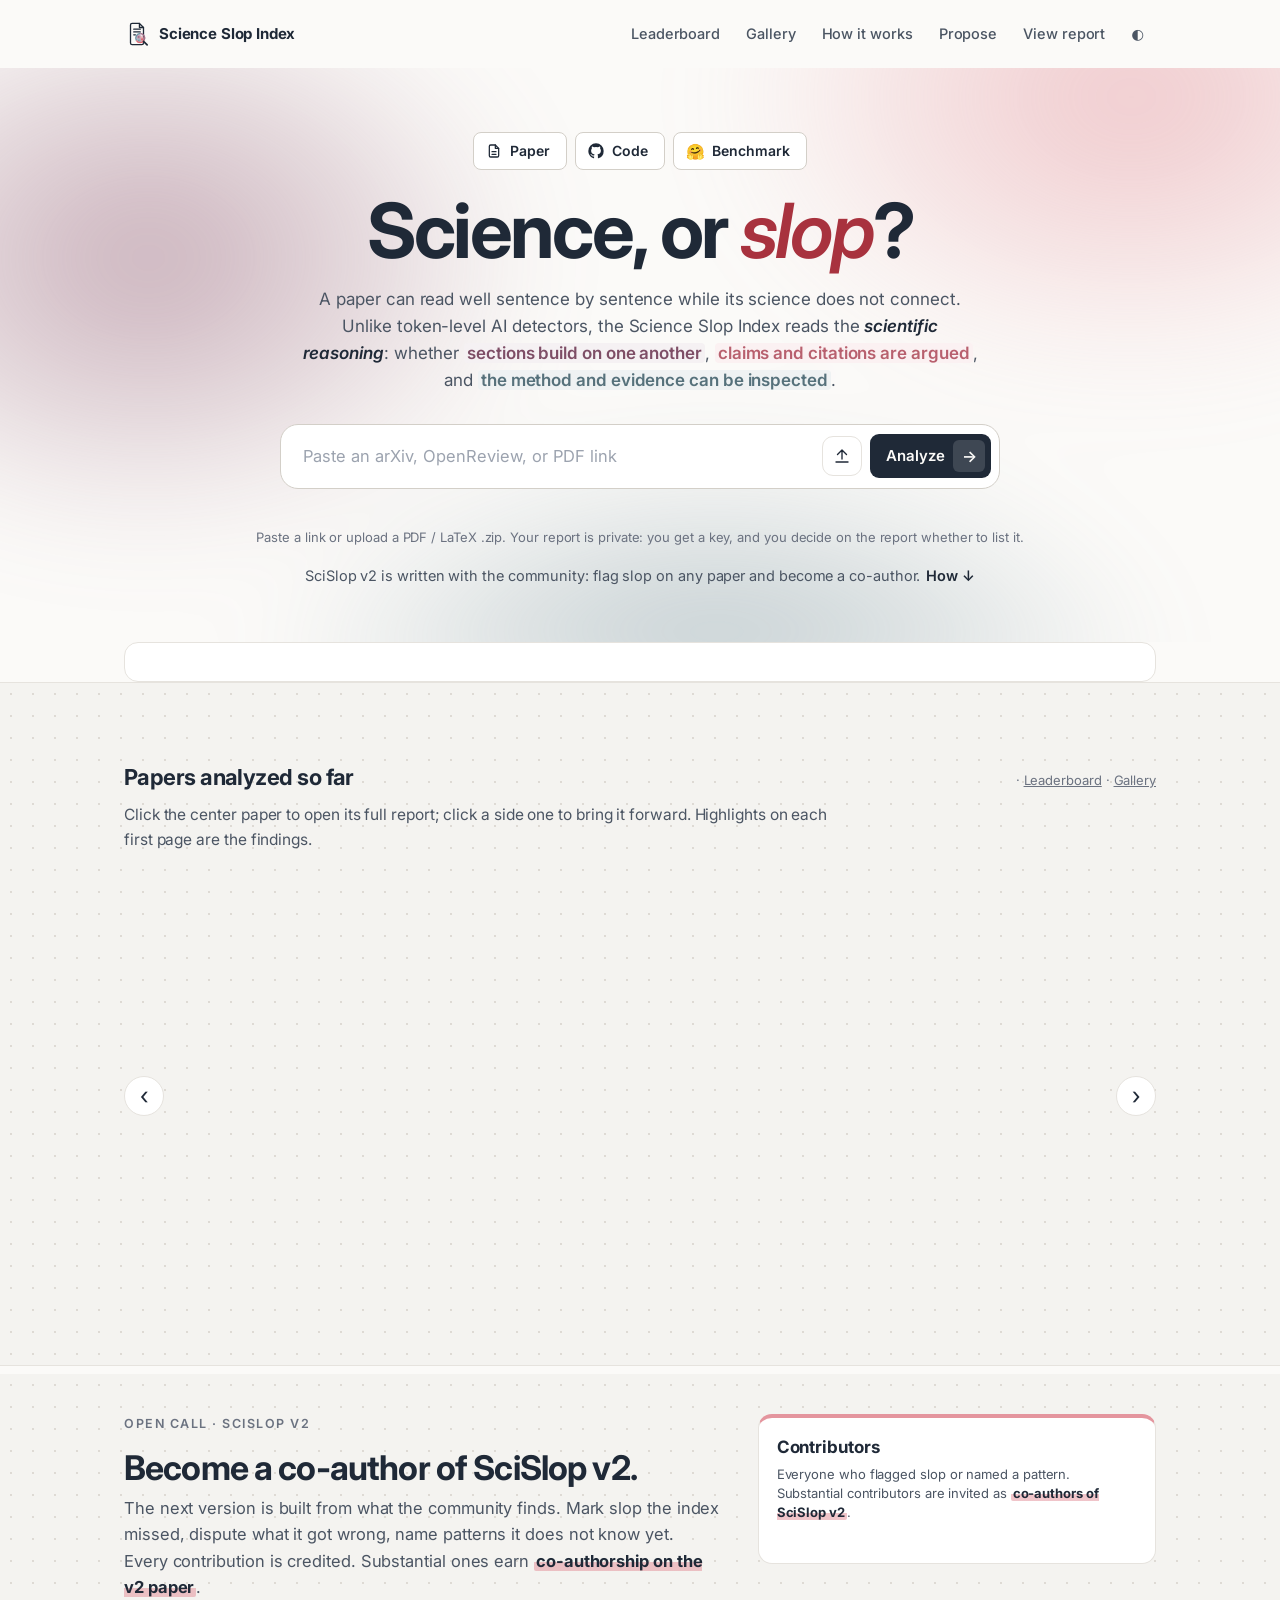
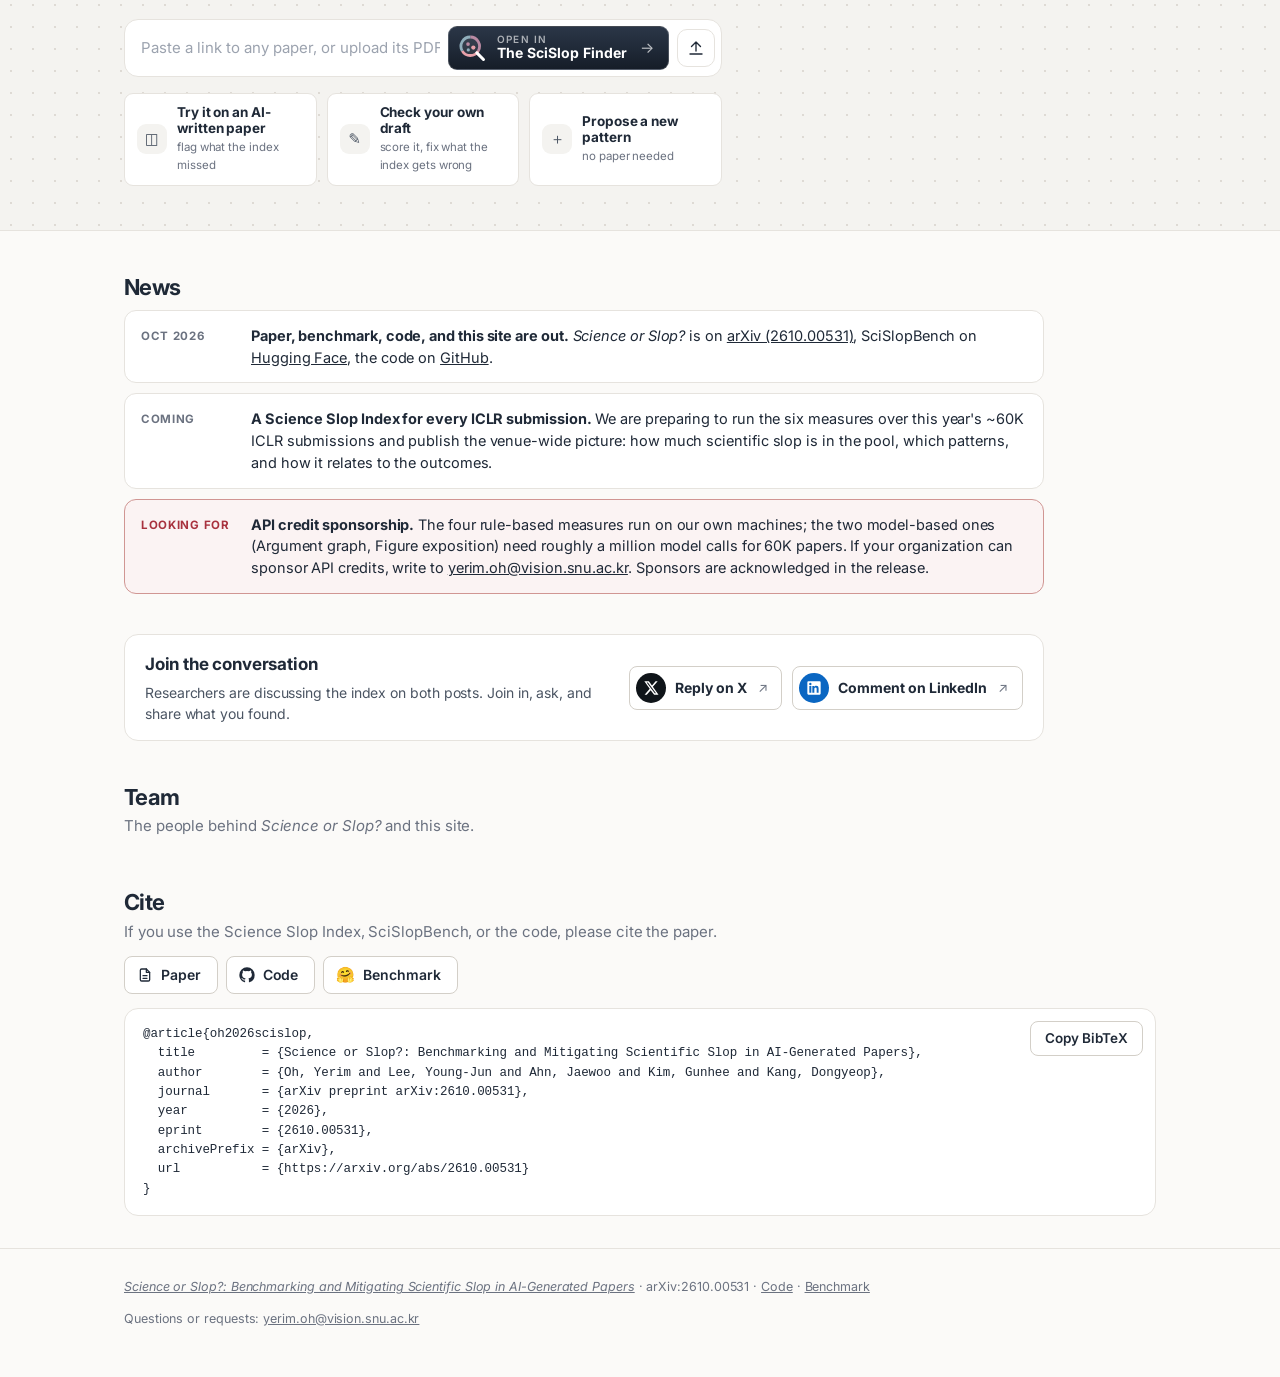
==== commit 66fa071c: "Home: modest button corners, no card shadows, severity as plain text, co-author note as one line; pr" ====
--- a/static/index.html
+++ b/static/index.html
@@ -66,7 +66,7 @@
         <a class="usage" id="usage" href="/gallery" data-link hidden aria-live="polite">
           <i class="u-dot" aria-hidden="true"></i><b id="u-n">0</b><span>papers checked by researchers so far</span>
         </a>
-        <a class="hero-call" href="#" data-scroll=".call-band"><b>SciSlop v2 is being written with the community.</b> Flag slop on any paper and become a <mark class="coauthor">co-author</mark>. <span>How ↓</span></a>
+        <p class="hero-call"><a href="#" data-scroll=".call-band">SciSlop v2 is written with the community: flag slop on any paper and become a co-author. <span>How ↓</span></a></p>
       </div>
     </div>
 
@@ -129,8 +129,8 @@
           <p>Researchers are discussing the index on both posts. Join in, ask, and share what you found.</p>
         </div>
         <div class="discuss-links">
-          <a class="post-link" href="https://x.com/yerimoh" target="_blank" rel="noopener"><span class="post-net net-x"><svg viewBox="0 0 24 24" width="16" height="16" fill="currentColor" aria-hidden="true"><path d="M18.9 2H22l-7.2 8.3L23.3 22h-6.6l-5.2-6.8L5.6 22H2.4l7.7-8.8L2 2h6.8l4.7 6.2L18.9 2zm-1.2 18h1.8L7.4 3.9H5.5L17.7 20z"/></svg></span><span class="pl-t"><b>Reply on X</b></span><span class="pl-arrow" aria-hidden="true">↗</span></a>
-          <a class="post-link" href="https://www.linkedin.com/in/yerimoh/" target="_blank" rel="noopener"><span class="post-net net-in"><svg viewBox="0 0 24 24" width="16" height="16" fill="currentColor" aria-hidden="true"><path d="M20.4 2H3.6A1.6 1.6 0 0 0 2 3.6v16.8A1.6 1.6 0 0 0 3.6 22h16.8a1.6 1.6 0 0 0 1.6-1.6V3.6A1.6 1.6 0 0 0 20.4 2zM8 19H5V9h3v10zM6.5 7.7a1.75 1.75 0 1 1 0-3.5 1.75 1.75 0 0 1 0 3.5zM19 19h-3v-4.9c0-1.2 0-2.7-1.6-2.7s-1.9 1.3-1.9 2.6V19h-3V9h2.9v1.4h.1c.4-.8 1.4-1.6 2.8-1.6 3 0 3.6 2 3.6 4.6V19z"/></svg></span><span class="pl-t"><b>Comment on LinkedIn</b></span><span class="pl-arrow" aria-hidden="true">↗</span></a>
+          <a class="post-link" href="https://x.com/OhYerim24061/status/2106780859852566767" target="_blank" rel="noopener"><span class="post-net net-x"><svg viewBox="0 0 24 24" width="16" height="16" fill="currentColor" aria-hidden="true"><path d="M18.9 2H22l-7.2 8.3L23.3 22h-6.6l-5.2-6.8L5.6 22H2.4l7.7-8.8L2 2h6.8l4.7 6.2L18.9 2zm-1.2 18h1.8L7.4 3.9H5.5L17.7 20z"/></svg></span><span class="pl-t"><b>Reply on X</b></span><span class="pl-arrow" aria-hidden="true">↗</span></a>
+          <a class="post-link" href="https://www.linkedin.com/feed/update/urn:li:activity:7511866546235916288/" target="_blank" rel="noopener"><span class="post-net net-in"><svg viewBox="0 0 24 24" width="16" height="16" fill="currentColor" aria-hidden="true"><path d="M20.4 2H3.6A1.6 1.6 0 0 0 2 3.6v16.8A1.6 1.6 0 0 0 3.6 22h16.8a1.6 1.6 0 0 0 1.6-1.6V3.6A1.6 1.6 0 0 0 20.4 2zM8 19H5V9h3v10zM6.5 7.7a1.75 1.75 0 1 1 0-3.5 1.75 1.75 0 0 1 0 3.5zM19 19h-3v-4.9c0-1.2 0-2.7-1.6-2.7s-1.9 1.3-1.9 2.6V19h-3V9h2.9v1.4h.1c.4-.8 1.4-1.6 2.8-1.6 3 0 3.6 2 3.6 4.6V19z"/></svg></span><span class="pl-t"><b>Comment on LinkedIn</b></span><span class="pl-arrow" aria-hidden="true">↗</span></a>
         </div>
       </div>
     </div>
--- a/static/app.css
+++ b/static/app.css
@@ -921,9 +921,10 @@
 @media (max-width: 560px) { .discuss-links { width: 100%; } .post-link { flex: 1 1 100%; } }
 
 .propose-teaser { padding: 0 24px; }
-.hero-call { display: block; max-width: 720px; margin: 16px auto 0; padding: 10px 16px; border-radius: 12px; background: var(--argument-band); border: 1px solid var(--argument-light); color: var(--ink-2); font-size: 14px; text-decoration: none; line-height: 1.45; }
-.hero-call b { color: var(--ink); } .hero-call span { color: var(--ink); font-weight: 600; white-space: nowrap; }
-.hero-call:hover { border-color: var(--argument-deep); }
+.hero-call { max-width: 720px; margin: 18px auto 0; padding: 0; font-size: 14.5px; color: var(--ink-2); text-align: center; line-height: 1.45; }
+.hero-call a { color: inherit; text-decoration: none; }
+.hero-call a span { color: var(--ink); font-weight: 600; white-space: nowrap; margin-left: 2px; }
+.hero-call a:hover span { text-decoration: underline; text-underline-offset: 3px; }
 .call-grid { display: grid; grid-template-columns: minmax(0, 1.5fr) minmax(280px, 1fr); gap: 36px; align-items: start; }
 .call-text .sec-h { margin: 4px 0 8px; font-size: clamp(26px, 3.4vw, 34px); }
 .call-p { margin: 0 0 18px; color: var(--ink-2); font-size: 16.5px; line-height: 1.6; max-width: 620px; }
@@ -1126,3 +1127,19 @@
   .view-form { flex-direction: column; }
 }
 @media (prefers-reduced-motion: reduce) { * { animation: none !important; transition: none !important; } }
+
+/* 2026-10-08 review: modest corners instead of pills, no card shadows, severity as plain text */
+:root, :root[data-theme="dark"] { --shadow: none; }
+@media (prefers-color-scheme: dark) { :root:not([data-theme="light"]) { --shadow: none; } }
+.ask { box-shadow: none; border-color: var(--line-2); }
+.finder-btn, .finder-btn:hover, .call-chip:hover { box-shadow: none; } .finder-btn .fb-ico { filter: none; }
+.top nav a, .icon-btn { border-radius: 7px; }
+.res-btn { border-radius: 8px; box-shadow: none; } .res-btn:hover { transform: none; }
+.btn, .btn.ghost, .btn.small { border-radius: 8px; }
+.chip, .pill, .pill.soft { border-radius: 6px; }
+.ask .go { border-radius: 9px; } .ask .go-a { border-radius: 6px; }
+.finder-btn { border-radius: 9px; } .call-chip { border-radius: 9px; }
+.post-link, .contrib, .u-live, .post-cta { border-radius: 8px; }
+.post-link:hover, .call-chip:hover { transform: none; }
+.band { background: none; border: 0; padding: 0; font-size: 13.5px; color: var(--red); }
+.band .ico { display: none; }
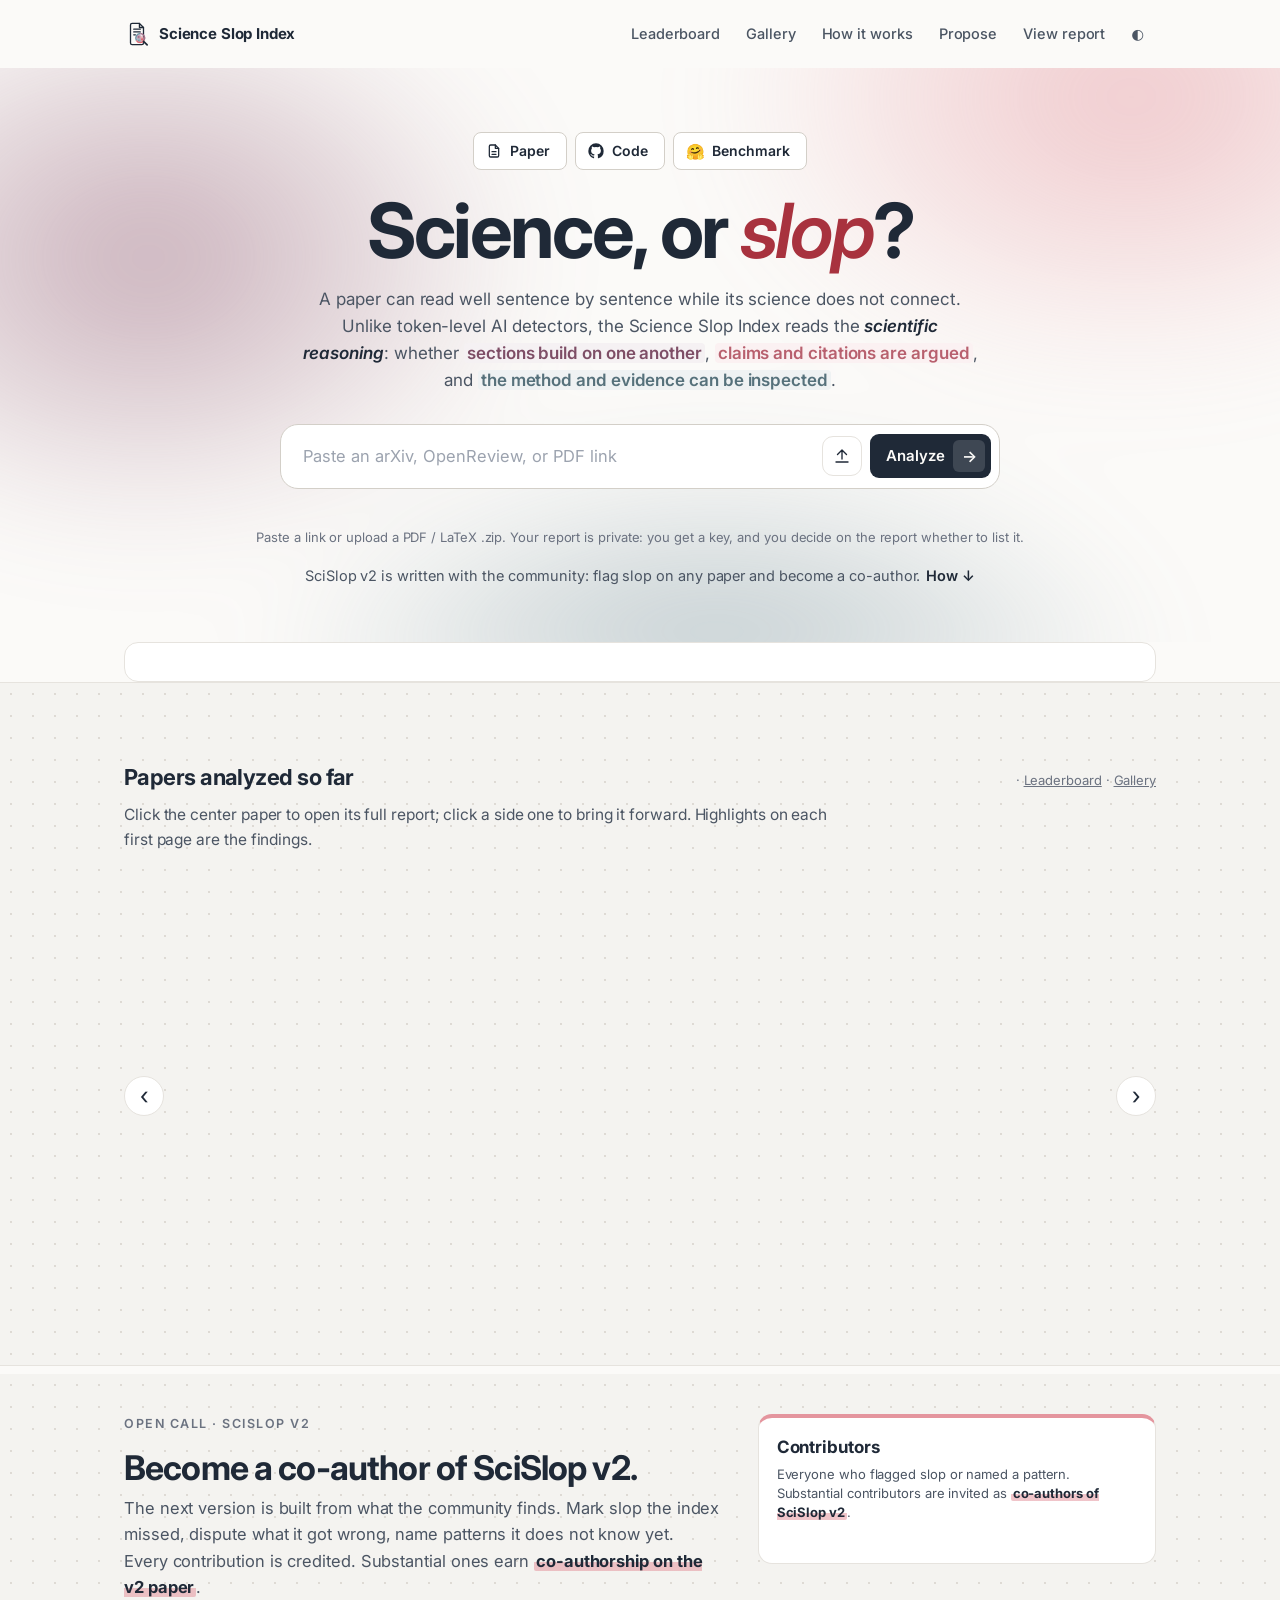
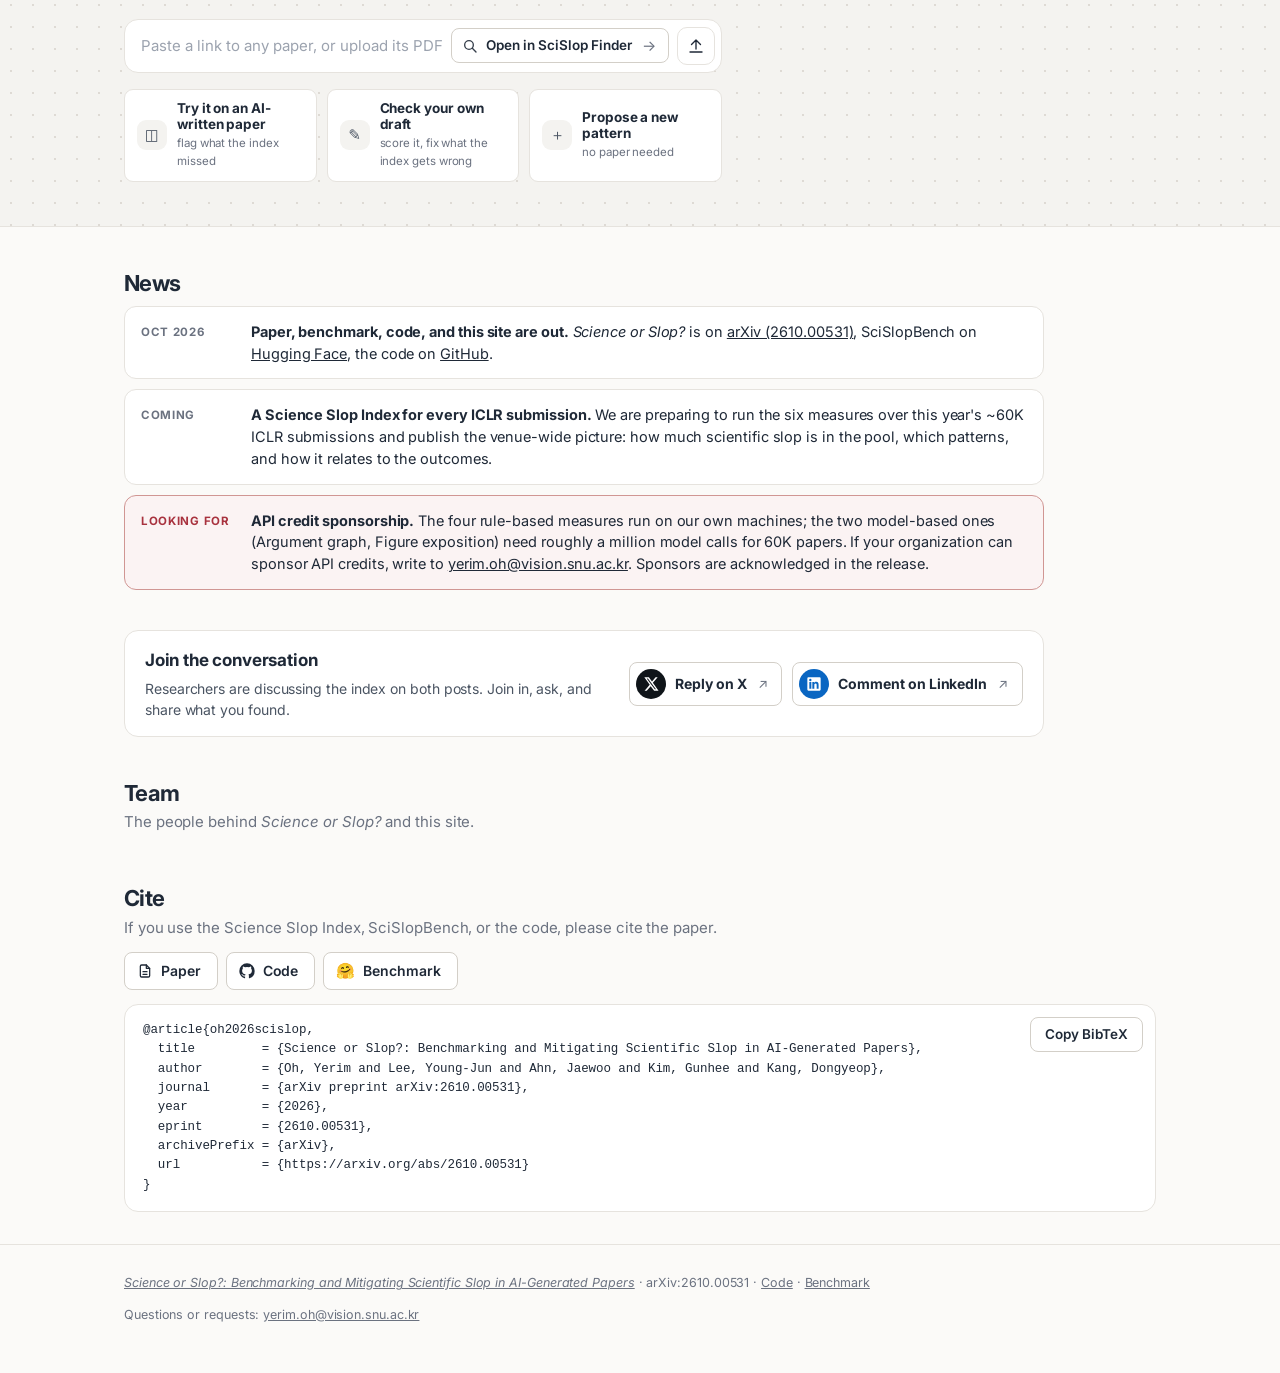
==== commit 2fcd4674: "Call band: same Finder button as the example header Co-Authored-By: Claude Fable 5.1 <noreply@anthro" ====
--- a/static/index.html
+++ b/static/index.html
@@ -94,7 +94,7 @@
             <p class="call-p">The next version is built from what the community finds. Mark slop the index missed, dispute what it got wrong, name patterns it does not know yet.<br>Every contribution is credited. Substantial ones earn <mark class="coauthor">co-authorship on the v2 paper</mark>.</p>
             <form id="ct-ask" class="call-ask" autocomplete="off">
               <input id="ct-url" type="text" inputmode="url" placeholder="Paste a link to any paper, or upload its PDF" aria-label="Paper link">
-              <button class="finder-btn" type="submit"><svg class="fb-ico" viewBox="0 0 34 34" aria-hidden="true"><circle cx="15" cy="15" r="9.5" fill="rgba(255,255,255,.08)"/><path d="M15 4.5A10.5 10.5 0 0 1 24.1 20.25" fill="none" stroke="#b98aa3" stroke-width="3.2"/><path d="M24.1 20.25A10.5 10.5 0 0 1 5.9 20.25" fill="none" stroke="#e8a1a9" stroke-width="3.2"/><path d="M5.9 20.25A10.5 10.5 0 0 1 15 4.5" fill="none" stroke="#90aebb" stroke-width="3.2"/><circle cx="12.5" cy="12.5" r="2.1" fill="#b98aa3"/><circle cx="18.5" cy="16.5" r="2.4" fill="#e8a1a9"/><circle cx="12.8" cy="19.2" r="1.8" fill="#90aebb"/><path d="M22.5 22.5 30 30" stroke="currentColor" stroke-width="3.4" stroke-linecap="round"/></svg><span class="fb-l"><small>open in</small><b>The SciSlop Finder</b></span><span class="fb-arrow" aria-hidden="true">→</span></button>
+              <button class="finder-btn" type="submit"><svg class="fb-ico" viewBox="0 0 24 24" width="16" height="16" fill="none" stroke="currentColor" stroke-width="2" stroke-linecap="round" aria-hidden="true"><circle cx="10.5" cy="10.5" r="6.5"/><path d="M15.5 15.5 21 21"/></svg><span class="fb-l"><b>Open in SciSlop Finder</b></span><span class="fb-arrow" aria-hidden="true">→</span></button>
               <span class="file-btn call-file" title="Choose a PDF"><button class="ib" type="button" tabindex="-1" aria-label="Choose a PDF"><svg viewBox="0 0 24 24" width="18" height="18" fill="none" stroke="currentColor" stroke-width="1.8" stroke-linecap="round" stroke-linejoin="round" aria-hidden="true"><path d="M12 16V4M6 10l6-6 6 6"/><path d="M4 20h16"/></svg></button><input id="ct-file" type="file" accept=".pdf,.zip,.tar,.gz,.tgz,.tex" aria-label="Upload a PDF"></span>
             </form>
             <div class="call-links">
--- a/static/app.css
+++ b/static/app.css
@@ -202,10 +202,10 @@
 /* deep dive on the home page */
 .dive-wrap { padding-top: 8px; }
 .dive { padding: 16px 24px 22px; margin-top: -8px; }
-.dive-head { display: flex; align-items: center; justify-content: space-between; gap: 16px; margin-bottom: 12px; }
-.dive-head-l { display: flex; align-items: baseline; gap: 12px; min-width: 0; }
-.dive-eyebrow { margin: 0; flex: none; }
-.dive-title { margin: 0; font-size: 17px; line-height: 1.3; letter-spacing: -.01em; white-space: nowrap; overflow: hidden; text-overflow: ellipsis; min-width: 0; }
+.dive-head { display: flex; align-items: flex-start; justify-content: space-between; gap: 16px; margin-bottom: 14px; }
+.dive-head-l { display: grid; gap: 3px; min-width: 0; }
+.dive-kicker { font-size: 12.5px; color: var(--ink-3); }
+.dive-title { margin: 0; font-size: 18px; line-height: 1.3; letter-spacing: -.01em; font-weight: 600; }
 .dive-meta { color: var(--ink-3); font-size: 13px; flex: none; }
 .dive .score-card { border: 1px solid var(--line); box-shadow: none; padding: 16px 20px; }
 .dive .hero-num .n { font-size: 72px; }
@@ -888,7 +888,7 @@
 .news-body b { color: var(--ink); }
 @media (max-width: 640px) { .news-list li { grid-template-columns: 1fr; gap: 4px; } }
 /* The SciSlop Finder: the reader, presented as a device of its own */
-.finder-btn { display: inline-flex; align-items: center; gap: 10px; padding: 6px 14px 6px 8px; border: 1px solid rgba(255,255,255,.14); border-radius: 999px; background: linear-gradient(180deg, #2b3647 0%, #1f2937 55%, #161d28 100%); color: #fff; cursor: pointer; text-decoration: none; box-shadow: 0 1px 0 rgba(255,255,255,.12) inset, 0 6px 16px -8px rgba(31,41,55,.6); transition: transform .12s, box-shadow .15s; white-space: nowrap; font: inherit; }
+.finder-btn { display: inline-flex; align-items: center; gap: 10px; padding: 6px 14px 6px 8px; border: 1px solid #17181c; border-radius: 999px; background: #17181c; color: #fff; cursor: pointer; text-decoration: none; box-shadow: 0 1px 0 rgba(255,255,255,.12) inset, 0 6px 16px -8px rgba(31,41,55,.6); transition: transform .12s, box-shadow .15s; white-space: nowrap; font: inherit; }
 .finder-btn:hover { transform: translateY(-1px); box-shadow: 0 1px 0 rgba(255,255,255,.14) inset, 0 10px 22px -8px rgba(31,41,55,.65), 0 0 0 3px color-mix(in oklab, var(--argument) 35%, transparent); }
 .finder-btn:active { transform: translateY(0); }
 .finder-btn .fb-ico { width: 30px; height: 30px; flex: none; filter: drop-shadow(0 0 4px rgba(232,161,169,.35)); }
@@ -1143,3 +1143,40 @@
 .post-link:hover, .call-chip:hover { transform: none; }
 .band { background: none; border: 0; padding: 0; font-size: 13.5px; color: var(--red); }
 .band .ico { display: none; }
+
+/* score card, one chart on one scale */
+.score-card { padding: 22px 26px; gap: 28px; --sc-lab: 84px; --sc-val: 36px; --sc-gap: 12px; }
+.sc-hero .hero-label { margin-top: 8px; }
+.sc-chart { position: relative; display: grid; gap: 0; }
+.sc-axis, .sc-row { display: grid; grid-template-columns: var(--sc-lab) minmax(0, 1fr) var(--sc-val); column-gap: var(--sc-gap); align-items: center; }
+.sc-axis-in { position: relative; height: 18px; font-size: 11px; color: var(--ink-3); }
+.sc-axis-in span { position: absolute; top: 0; transform: translateX(-50%); white-space: nowrap; }
+.sc-axis-in span:first-child { transform: none; }
+.sc-grid { position: absolute; left: calc(var(--sc-lab) + var(--sc-gap)); right: calc(var(--sc-val) + var(--sc-gap)); top: 18px; bottom: 0; pointer-events: none; }
+.sc-grid i { position: absolute; top: 0; bottom: 0; width: 1px; background: var(--line); }
+.sc-row { position: relative; z-index: 1; padding: 5px 0; }
+.sc-row.overall { padding-bottom: 9px; border-bottom: 1px solid var(--line); margin-bottom: 4px; }
+.sc-row.overall .sc-label, .sc-row.overall .sc-val { font-weight: 700; color: var(--ink); }
+.sc-row.overall .sc-track i { height: 10px; }
+.sc-label { font-size: 13.5px; color: var(--ink-2); text-align: left; }
+.sc-track { position: relative; height: 22px; display: flex; align-items: center; }
+.sc-track i { display: block; height: 8px; border-radius: 2px; width: 0; transition: width .9s cubic-bezier(.2, .8, .2, 1); }
+.sc-val { font-size: 15px; font-weight: 600; text-align: right; font-variant-numeric: tabular-nums; }
+button.sc-row { background: none; border: 0; border-radius: 0; cursor: pointer; font: inherit; color: inherit; width: 100%; }
+button.sc-row:hover .sc-label { color: var(--ink); text-decoration: underline; text-underline-offset: 3px; }
+.dive .score-card { padding: 18px 22px; }
+@media (max-width: 720px) { .score-card { grid-template-columns: 1fr; gap: 14px; --sc-lab: 72px; --sc-val: 30px; } .sc-axis-in span:nth-child(2), .sc-axis-in span:nth-child(3) { display: none; } }
+
+/* finder button: one line, plain words, thin icon */
+.finder-btn { padding: 8px 14px 8px 12px; gap: 8px; border-radius: 8px; }
+.finder-btn .fb-ico { width: 16px; height: 16px; opacity: .9; }
+.finder-btn .fb-l b { font-size: 14px; font-weight: 600; letter-spacing: 0; }
+.finder-btn .fb-arrow { color: rgba(255,255,255,.6); }
+.finder-btn.small { padding: 7px 12px 7px 10px; } .finder-btn.small .fb-ico { width: 15px; height: 15px; } .finder-btn.small .fb-l b { font-size: 13.5px; }
+
+/* finder button styled like the Findings button beside it */
+.finder-btn { background: var(--surface); color: var(--ink); border: 1px solid var(--line-2); box-shadow: none; }
+.finder-btn:hover { background: var(--surface-2); border-color: var(--ink); opacity: 1; transform: none; }
+.finder-btn .fb-arrow { color: var(--ink-3); }
+.finder-btn, .finder-btn.small { border: 1px solid var(--line-2) !important; padding: 6px 12px 6px 10px; line-height: 1.45; }
+.finder-btn .fb-l b, .finder-btn.small .fb-l b { font-size: 13.5px; }
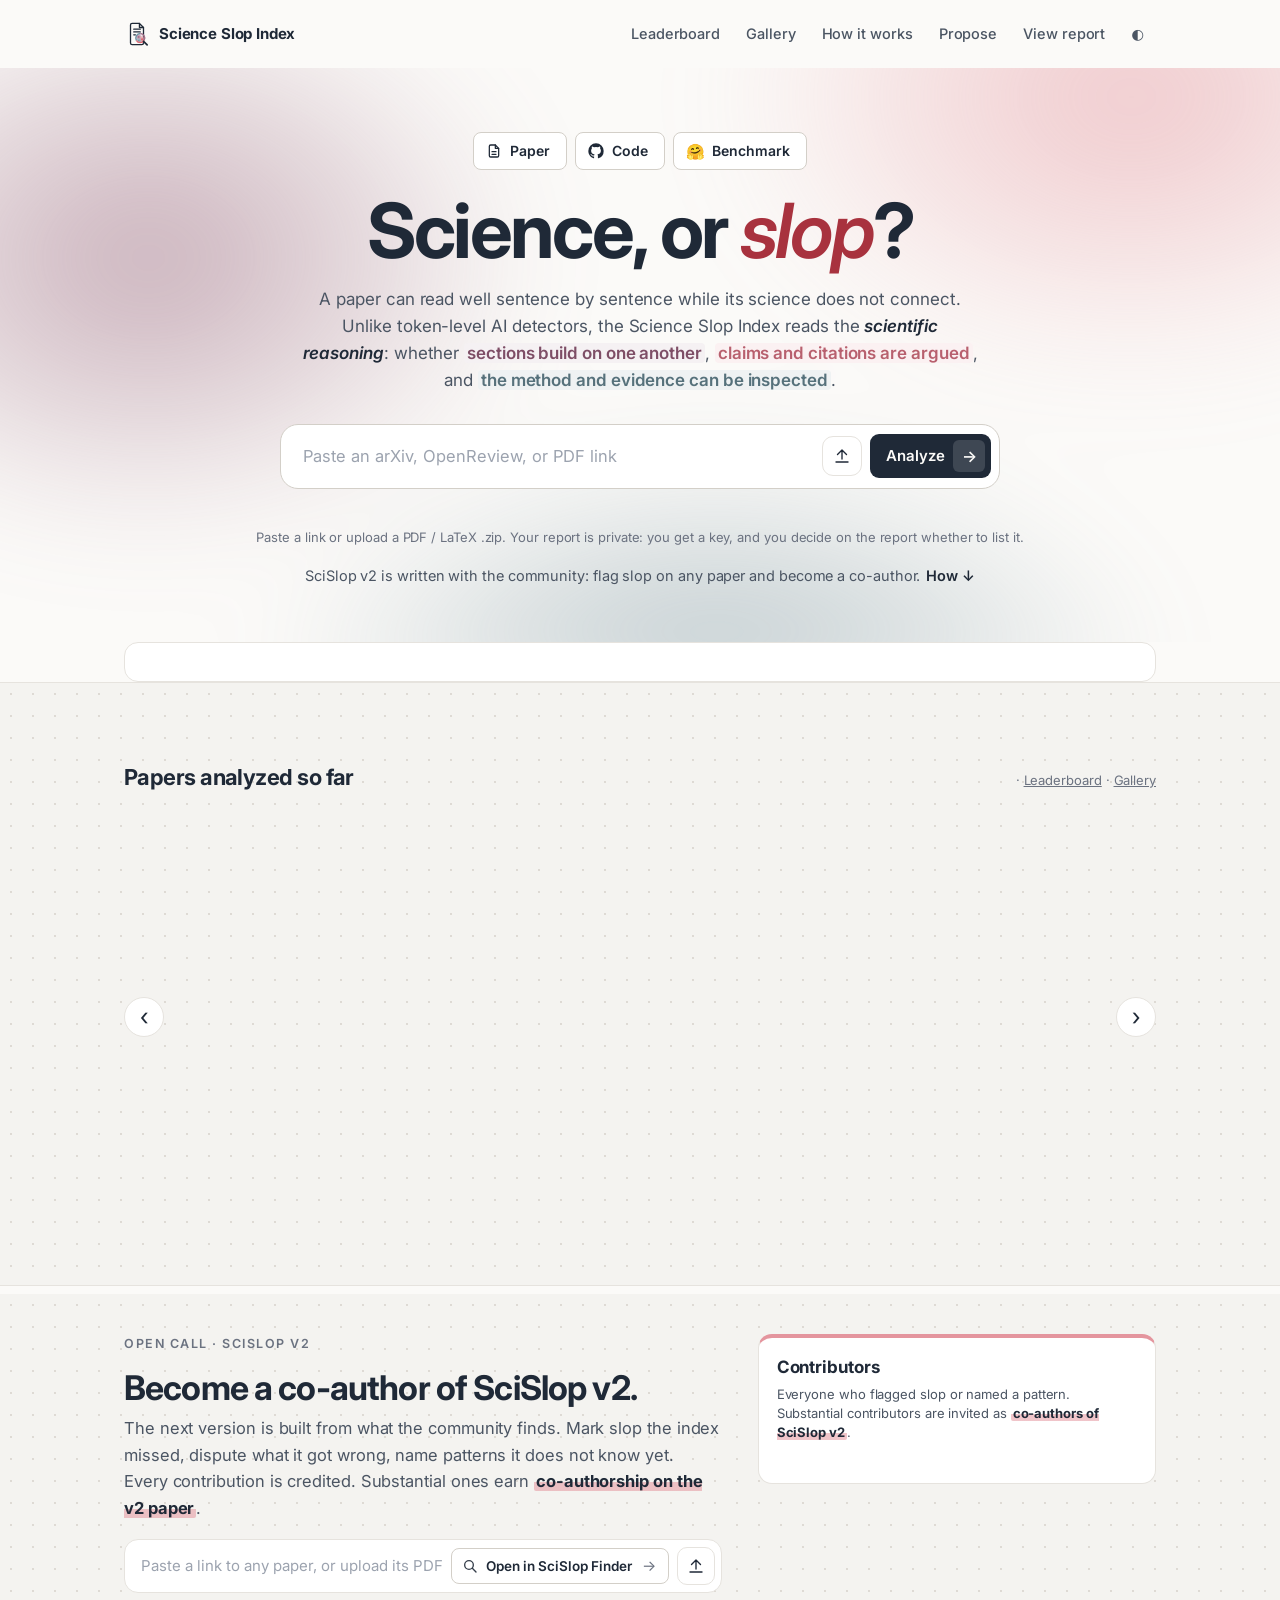
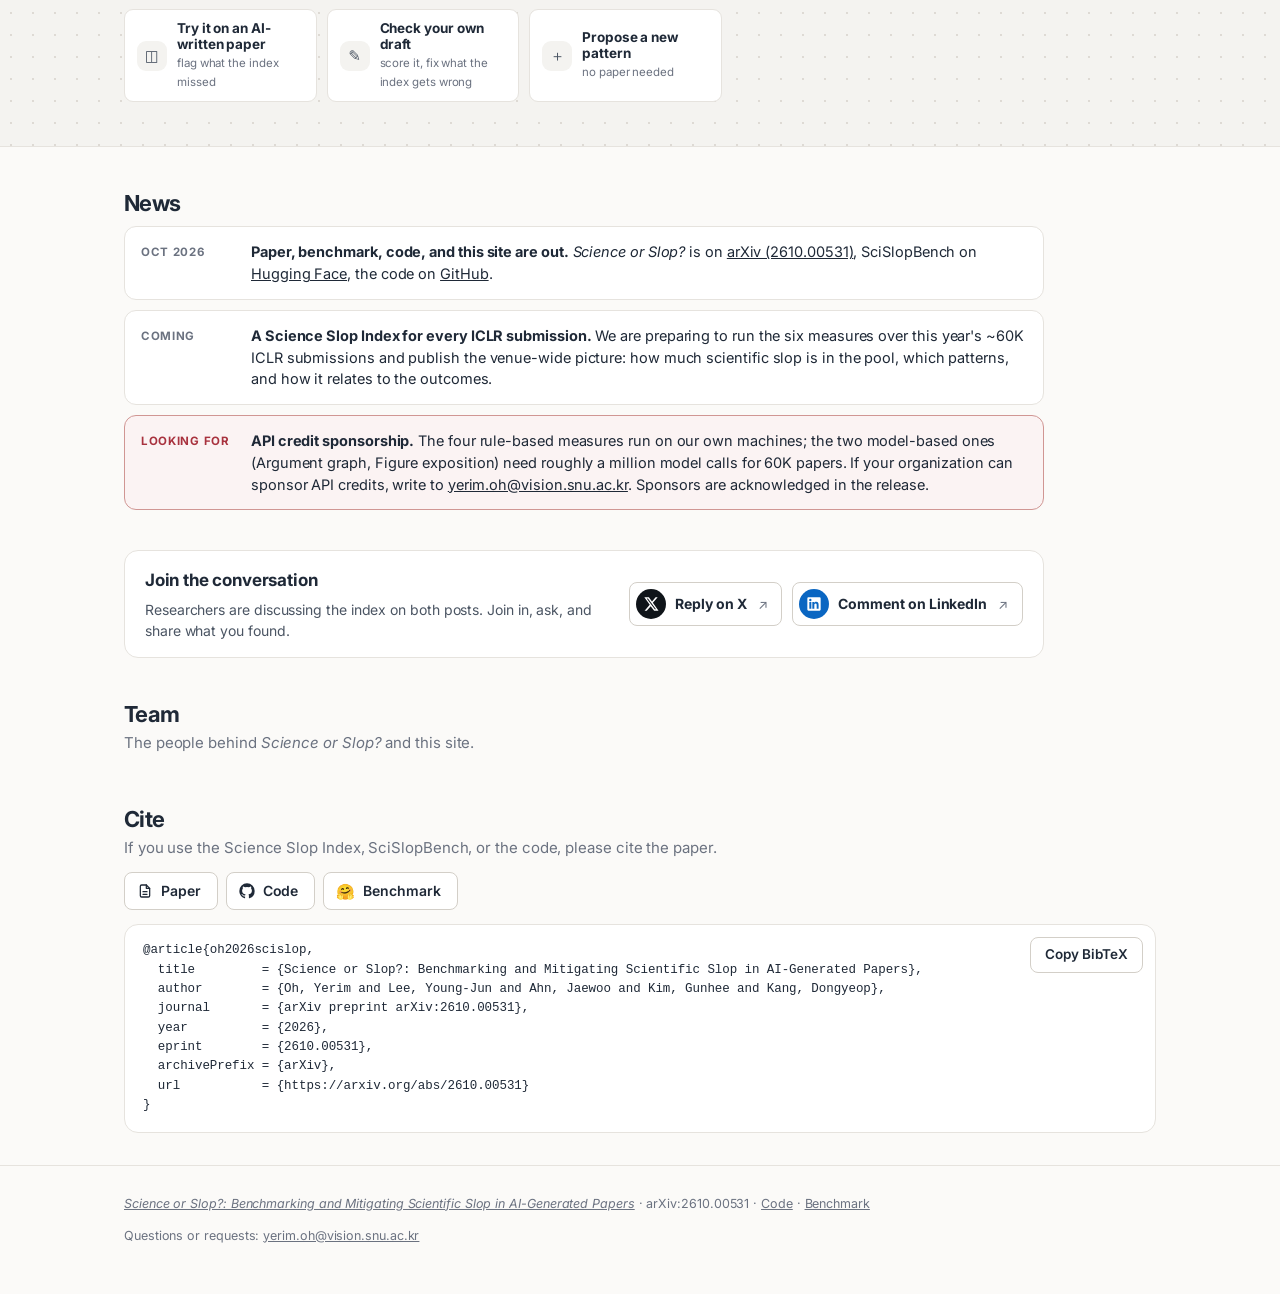
==== commit b6fbebc7: "Example block: drop the instructional helper lines (keep the findings count) Co-Authored-By: Claude " ====
--- a/static/index.html
+++ b/static/index.html
@@ -75,7 +75,6 @@
     <div class="dots-band cf-band">
       <div class="wrap">
         <div class="section-title"><h2 class="sec-h left">Papers analyzed so far</h2><p><span id="cf-label" class="muted"></span> · <a href="/leaderboard" data-link>Leaderboard</a> · <a href="/gallery" data-link>Gallery</a></p></div>
-        <p class="sec-sub left">Click the center paper to open its full report; click a side one to bring it forward. Highlights on each first page are the findings.</p>
         <div id="coverflow" class="coverflow" tabindex="0" aria-roledescription="carousel">
           <button class="cf-nav cf-prev" id="cf-prev" type="button" aria-label="Previous paper">‹</button>
           <div id="cf-stage" class="cf-stage"></div>
--- a/static/app.css
+++ b/static/app.css
@@ -1180,3 +1180,9 @@
 .finder-btn .fb-arrow { color: var(--ink-3); }
 .finder-btn, .finder-btn.small { border: 1px solid var(--line-2) !important; padding: 6px 12px 6px 10px; line-height: 1.45; }
 .finder-btn .fb-l b, .finder-btn.small .fb-l b { font-size: 13.5px; }
+
+/* score card without the explanatory line: number and chart side by side, centred */
+.score-card { align-items: center; grid-template-columns: minmax(200px, 240px) 1fr; }
+.dive .score-card { padding: 16px 22px; }
+.sc-hero .hero-label { margin-top: 6px; display: flex; flex-wrap: wrap; gap: 4px 10px; }
+.dive-head { margin-bottom: 12px; }
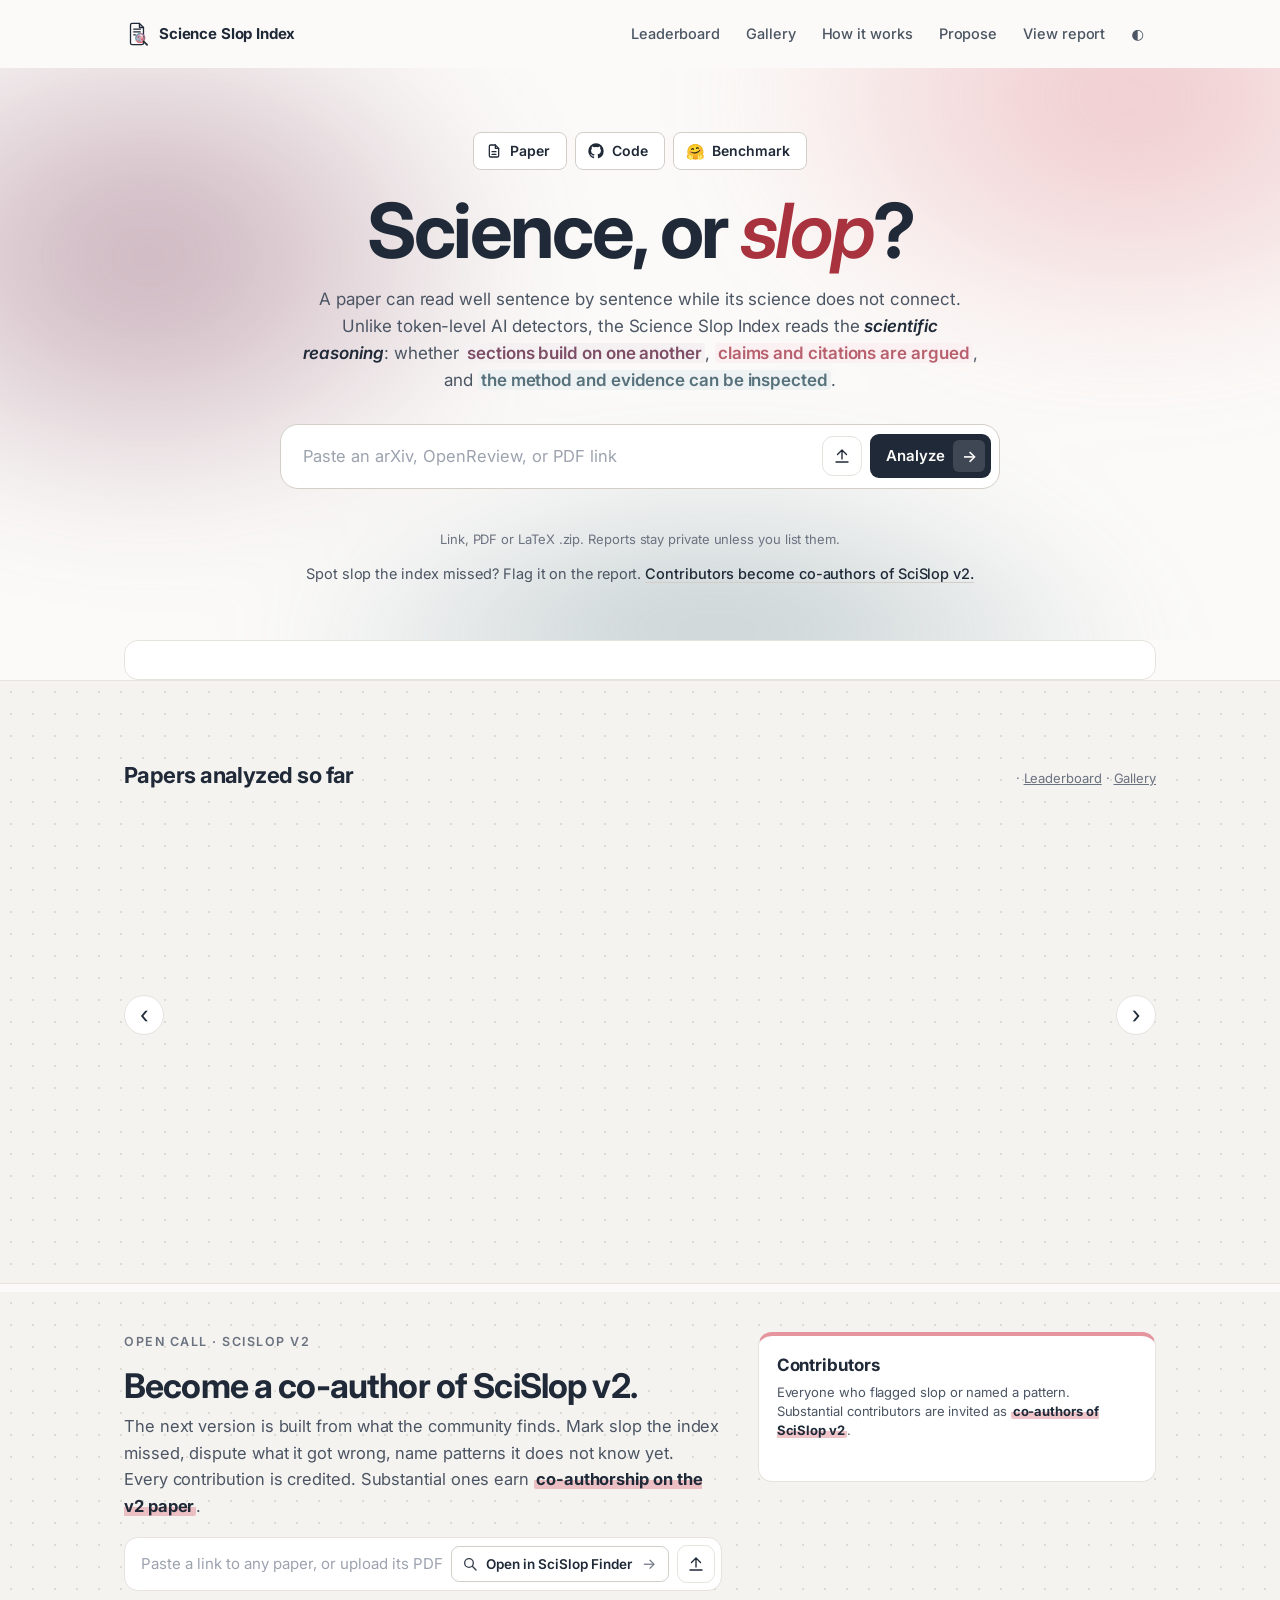
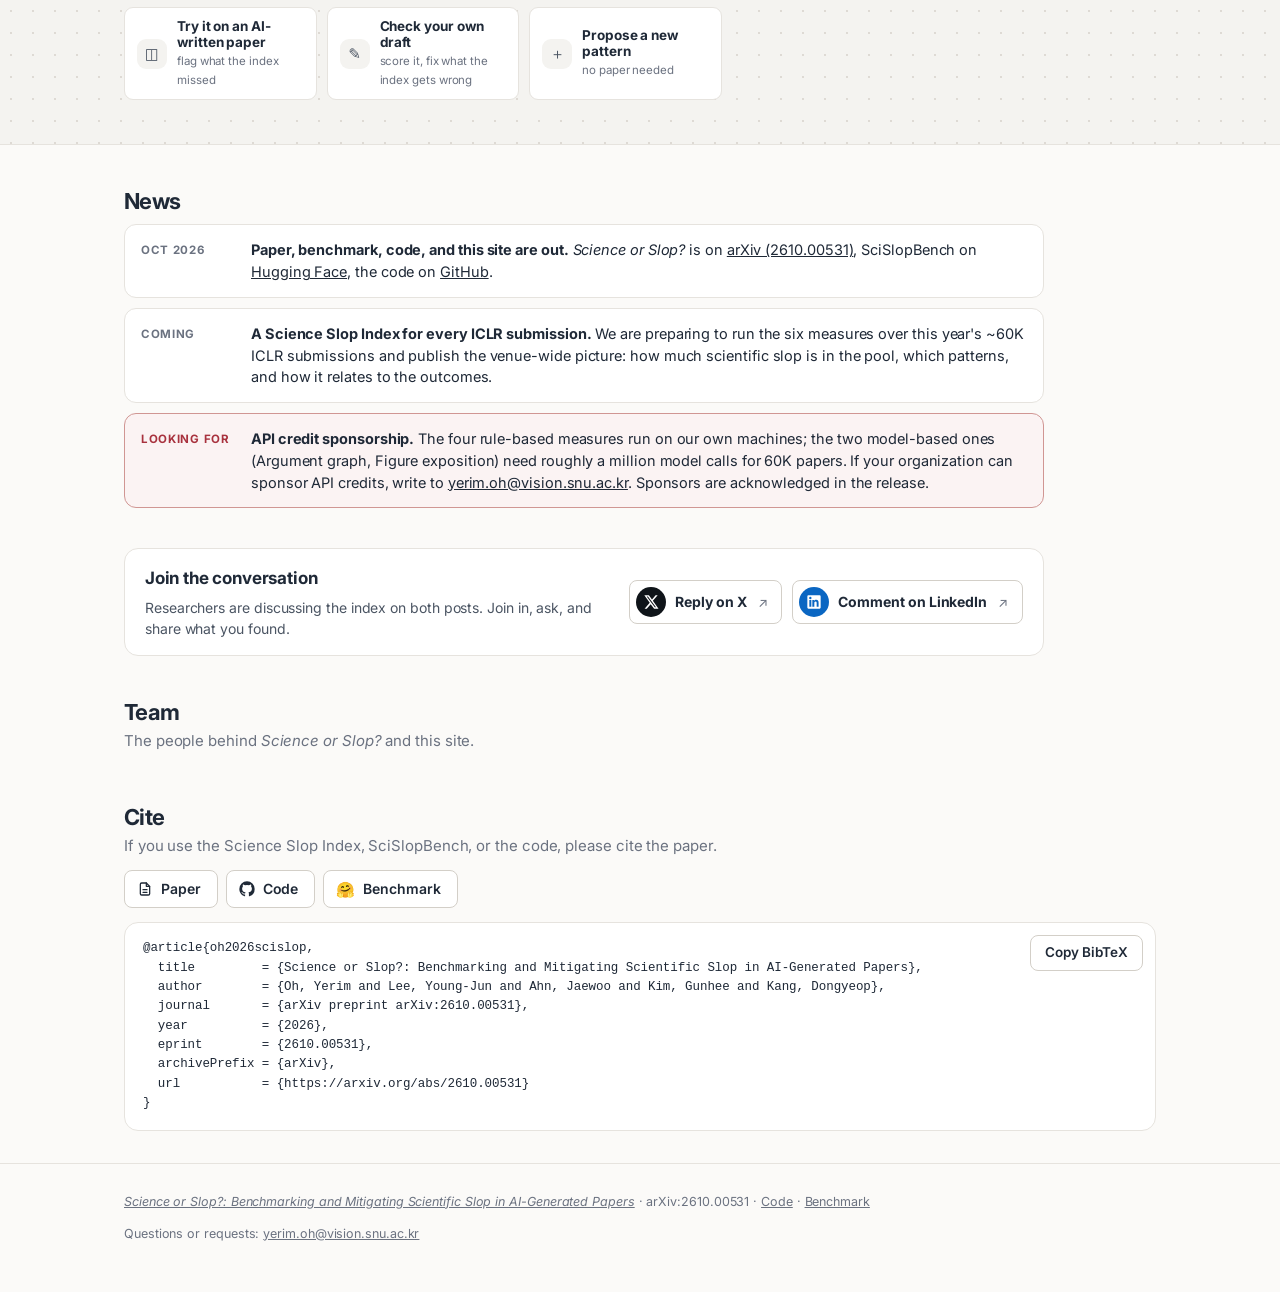
==== commit c836cc2c: "Hero: shorter note under the input, co-author line as a plain sentence with a real link Co-Authored-" ====
--- a/static/index.html
+++ b/static/index.html
@@ -62,11 +62,11 @@
           <button class="go" type="submit" id="go" aria-label="Analyze"><span class="go-t">Analyze</span><span class="go-a" aria-hidden="true">→</span></button>
         </form>
         <p class="form-error" id="form-error" role="alert"></p>
-        <p class="notice">Paste a link or upload a PDF / LaTeX .zip. Your report is private: you get a key, and you decide on the report whether to list it.</p>
+        <p class="notice">Link, PDF or LaTeX .zip. Reports stay private unless you list them.</p>
         <a class="usage" id="usage" href="/gallery" data-link hidden aria-live="polite">
           <i class="u-dot" aria-hidden="true"></i><b id="u-n">0</b><span>papers checked by researchers so far</span>
         </a>
-        <p class="hero-call"><a href="#" data-scroll=".call-band">SciSlop v2 is written with the community: flag slop on any paper and become a co-author. <span>How ↓</span></a></p>
+        <p class="hero-call">Spot slop the index missed? Flag it on the report. <a href="#" data-scroll=".call-band">Contributors become co-authors of SciSlop v2.</a></p>
       </div>
     </div>
 
--- a/static/app.css
+++ b/static/app.css
@@ -1186,3 +1186,10 @@
 .dive .score-card { padding: 16px 22px; }
 .sc-hero .hero-label { margin-top: 6px; display: flex; flex-wrap: wrap; gap: 4px 10px; }
 .dive-head { margin-bottom: 12px; }
+
+/* hero lines: one short note, one plain sentence with a real link */
+.notice { font-size: 13px; color: var(--ink-3); margin-top: 12px; }
+.hero-call { font-size: 14.5px; color: var(--ink-2); margin-top: 14px; }
+.hero-call a { color: var(--ink); font-weight: 500; text-decoration: underline; text-decoration-color: var(--line-2); text-underline-offset: 3px; }
+.hero-call a:hover { text-decoration-color: var(--ink); }
+.hero-call a span { display: none; }
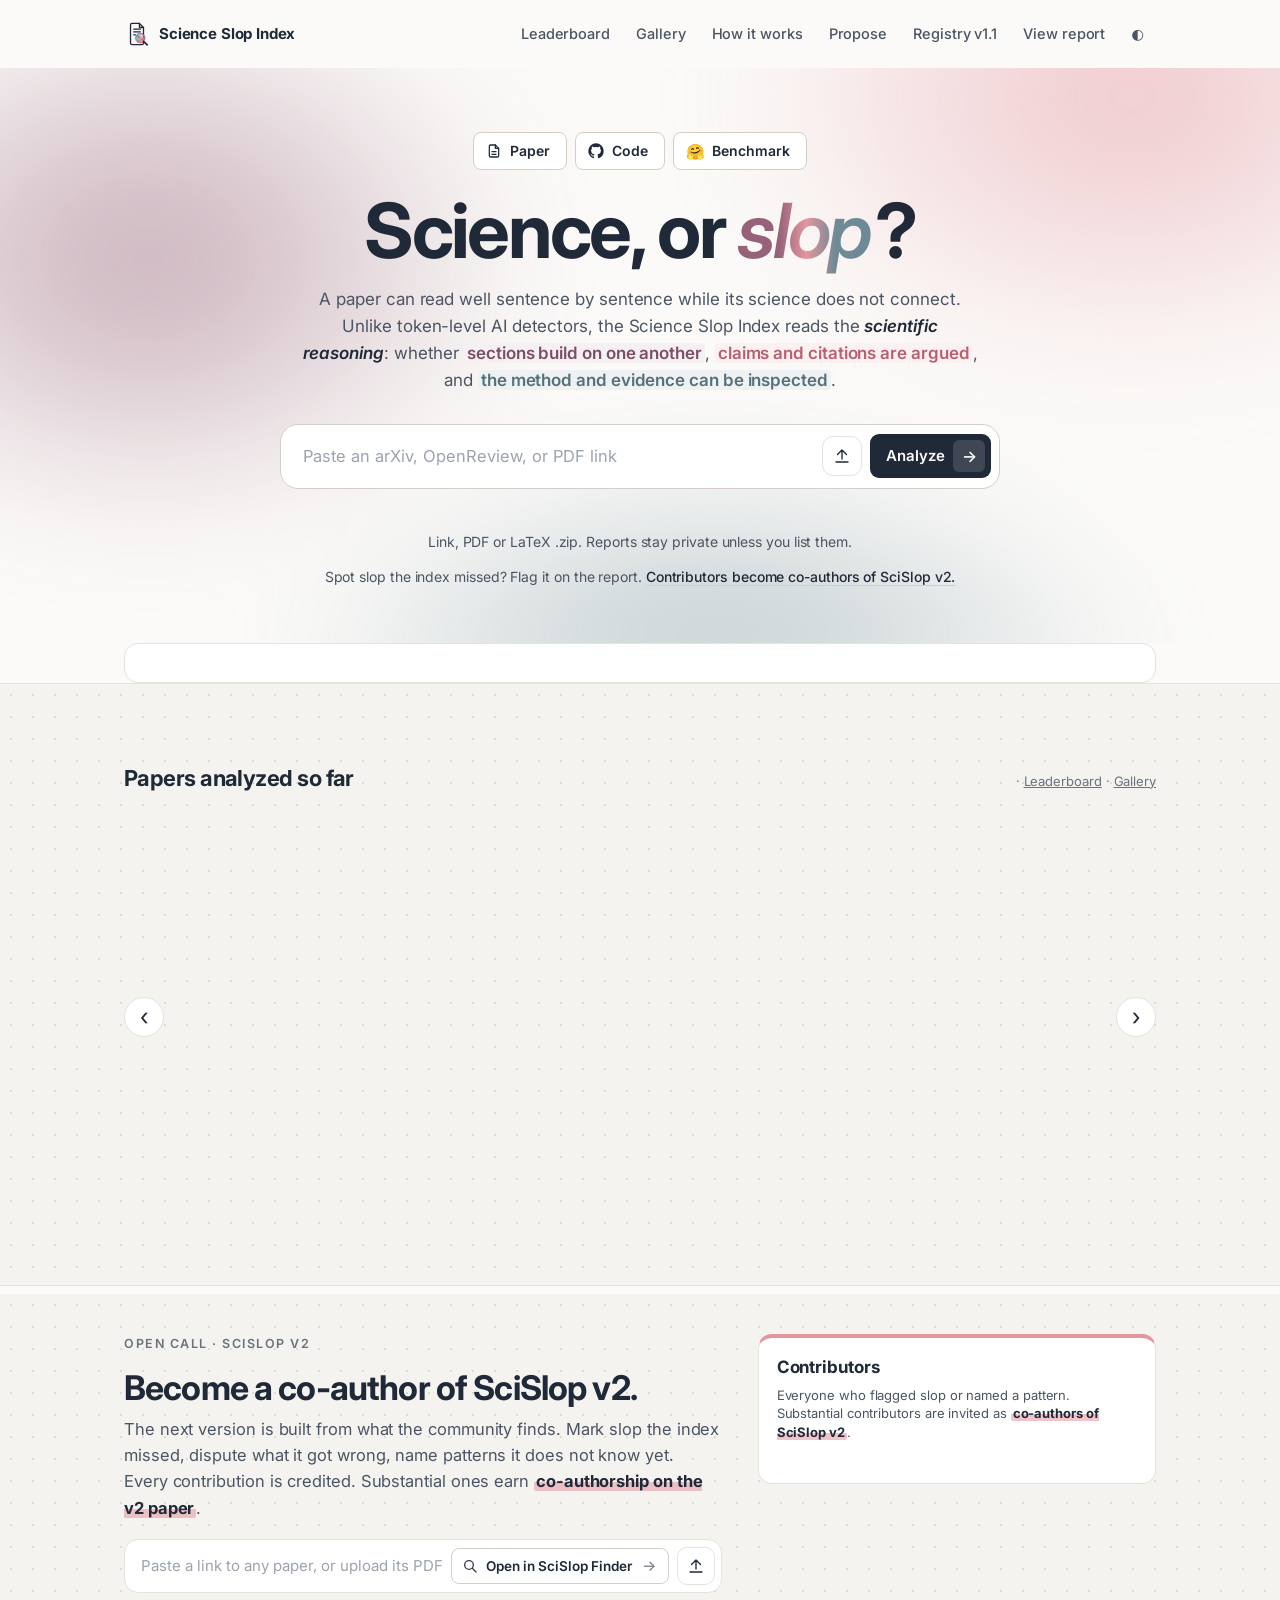
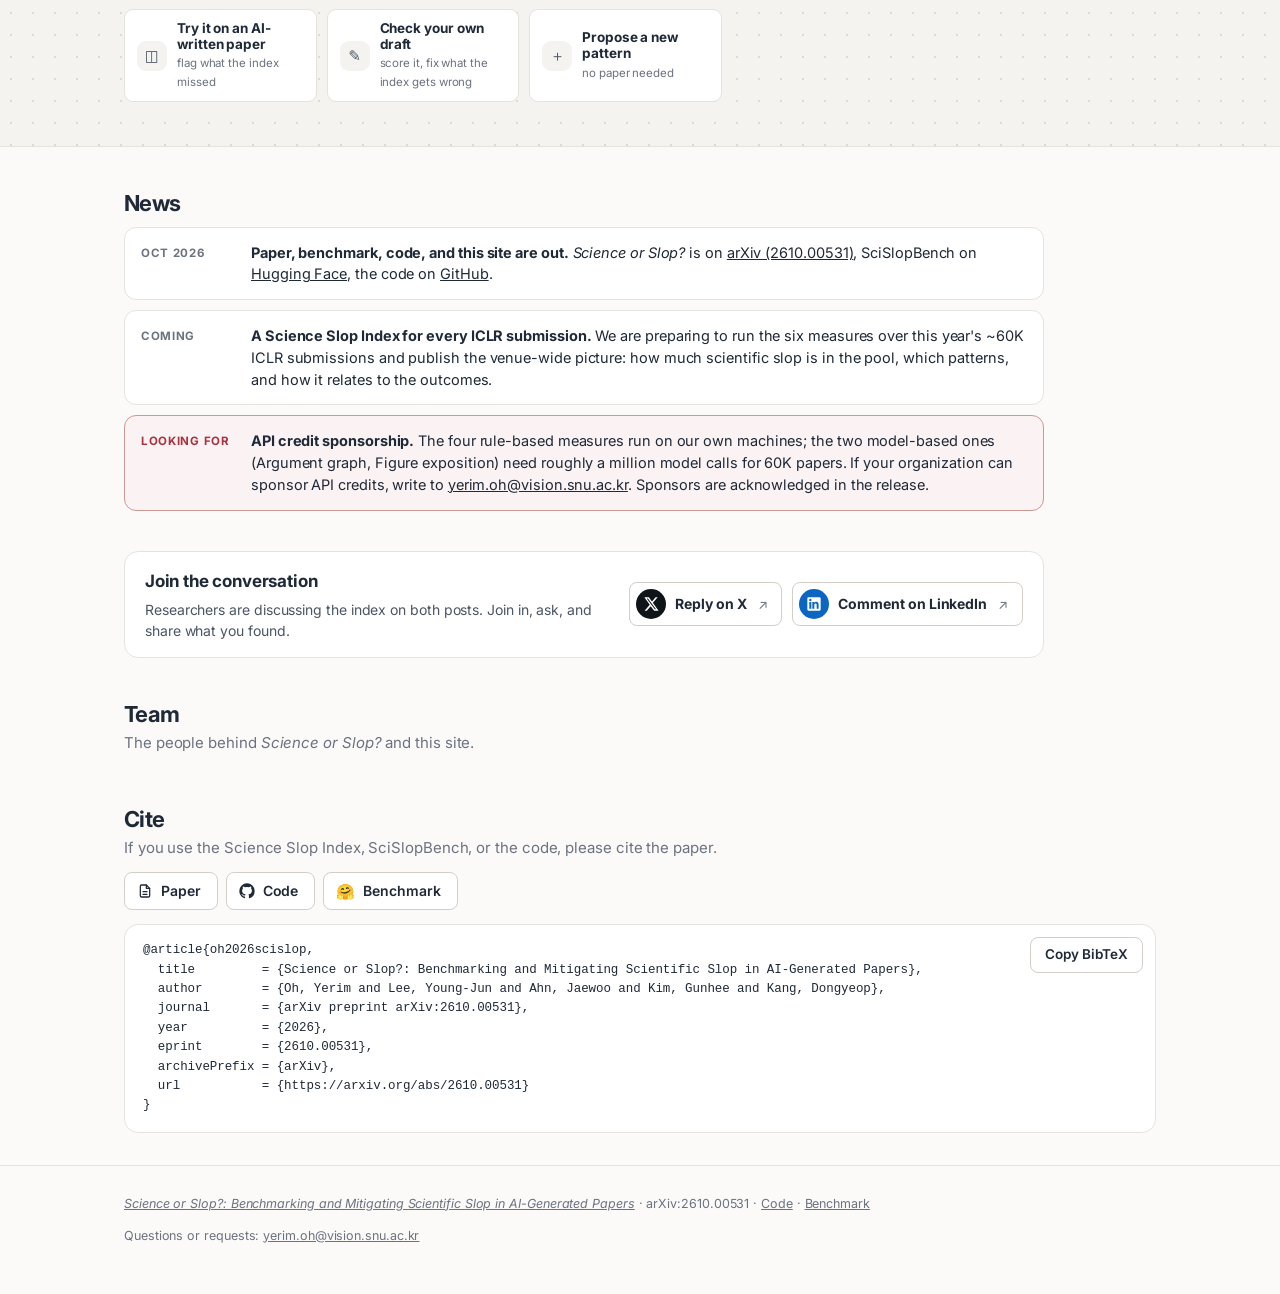
==== commit a2b41591: "Slop registry v1.1 page (static/v11): 17 items with real excerpts, four questions, hub API; /registr" ====
--- a/static/index.html
+++ b/static/index.html
@@ -39,6 +39,7 @@
     <a href="/gallery" data-link data-nav="gallery">Gallery</a>
     <a href="/how" data-link data-nav="how">How it works</a>
     <a href="/propose" data-link data-nav="propose">Propose</a>
+    <a href="/static/v11/index.html">Registry <span class="nav-v">v1.1</span></a>
     <a href="/view" data-link data-nav="view">View report</a>
     <button class="icon-btn" id="theme" type="button" aria-label="Switch color theme" title="Switch theme">◐</button>
   </nav>
--- a/static/app.css
+++ b/static/app.css
@@ -1193,3 +1193,9 @@
 .hero-call a { color: var(--ink); font-weight: 500; text-decoration: underline; text-decoration-color: var(--line-2); text-underline-offset: 3px; }
 .hero-call a:hover { text-decoration-color: var(--ink); }
 .hero-call a span { display: none; }
+/* the three lines under the input share one size, colour and spacing */
+.notice, .usage, .hero-call { font-size: 14px; color: var(--ink-2); line-height: 1.5; }
+.notice { margin-top: 14px; } .usage { margin: 14px auto 0; } .hero-call { margin-top: 10px; }
+.usage span { color: var(--ink-2); font-weight: 400; }
+/* "slop" in the headline carries the three plane colours */
+h1.hero em { color: transparent; background: linear-gradient(90deg, var(--structure) 0%, var(--structure) 30%, var(--argument) 50%, var(--artifacts) 72%, var(--artifacts) 100%); -webkit-background-clip: text; background-clip: text; padding-right: .06em; }
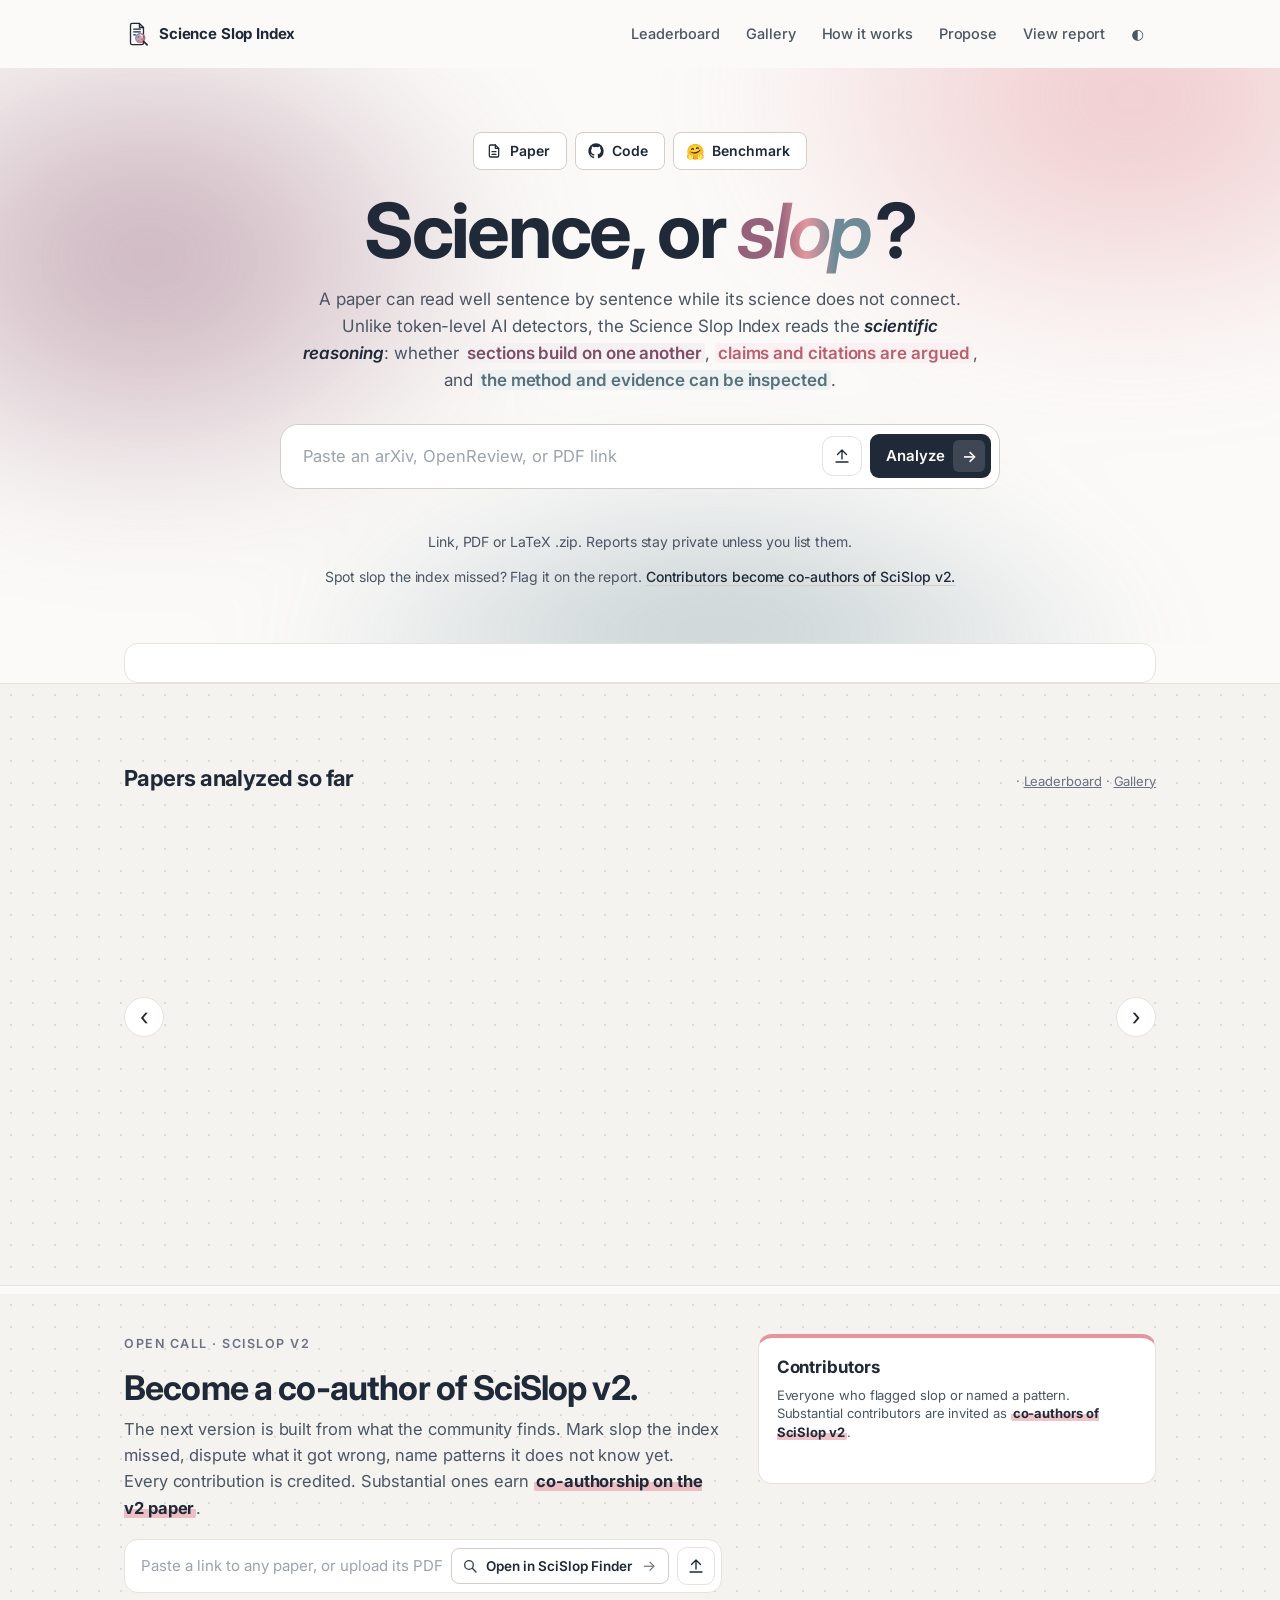
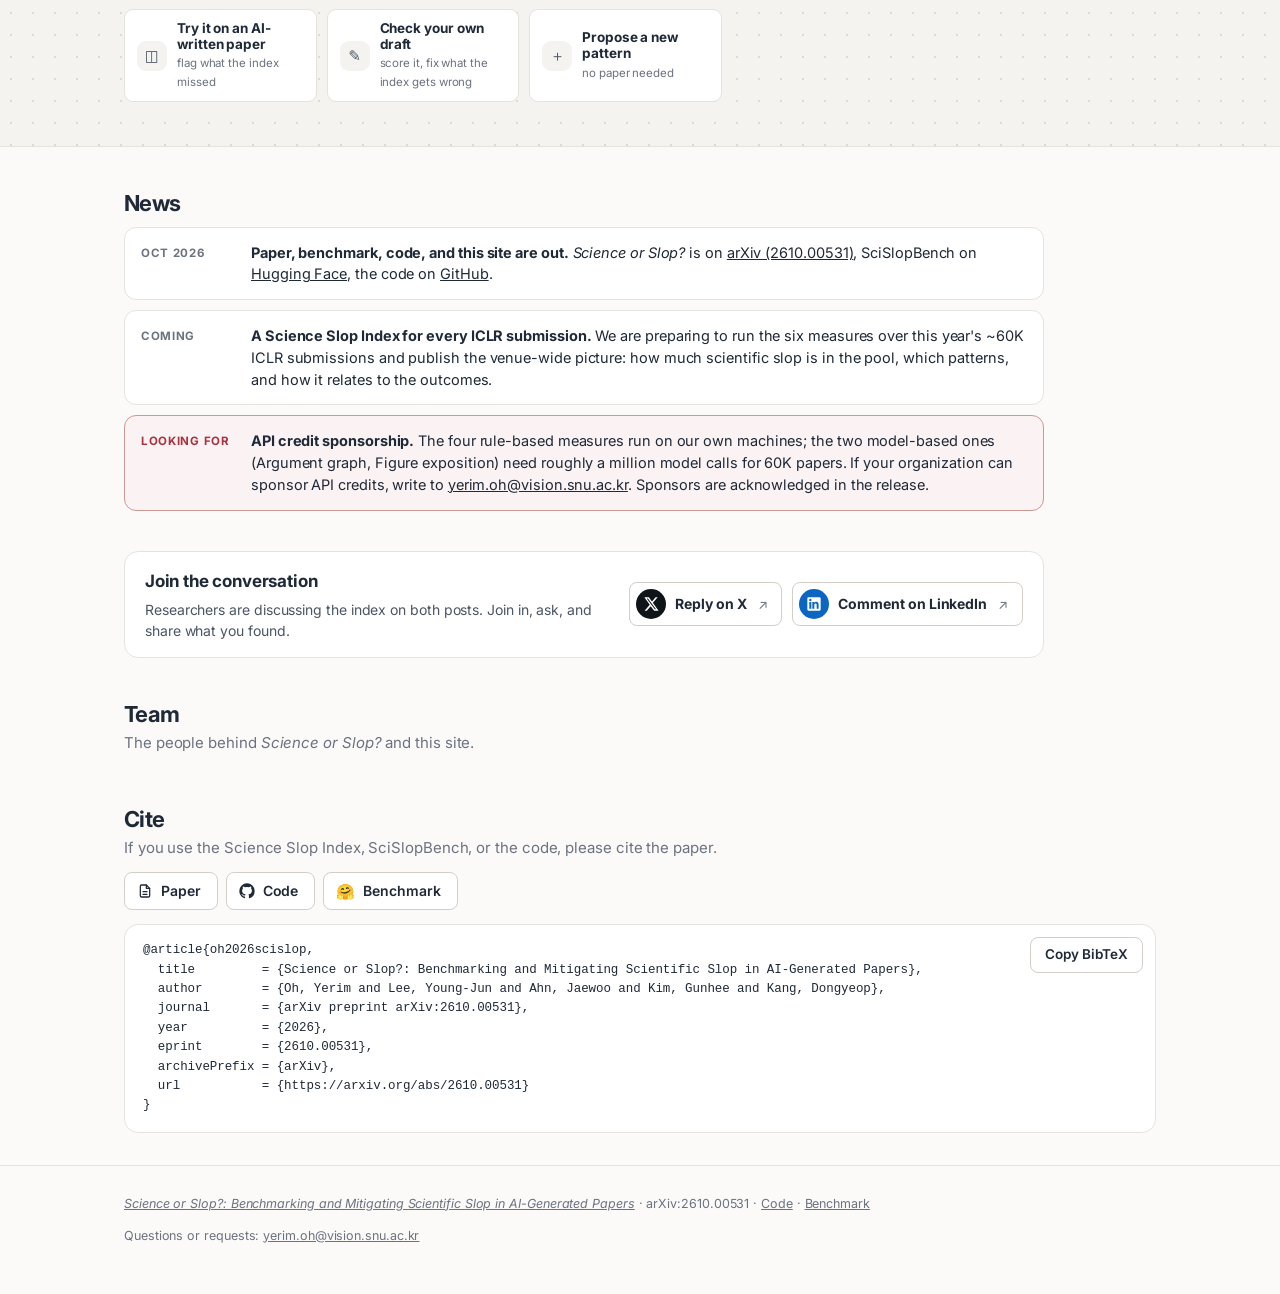
==== commit 11a2384e: "Hide the v1.1 registry: no nav link from the main site, no /registry/ redirect, noindex on the page " ====
--- a/static/index.html
+++ b/static/index.html
@@ -39,7 +39,6 @@
     <a href="/gallery" data-link data-nav="gallery">Gallery</a>
     <a href="/how" data-link data-nav="how">How it works</a>
     <a href="/propose" data-link data-nav="propose">Propose</a>
-    <a href="/static/v11/index.html">Registry <span class="nav-v">v1.1</span></a>
     <a href="/view" data-link data-nav="view">View report</a>
     <button class="icon-btn" id="theme" type="button" aria-label="Switch color theme" title="Switch theme">◐</button>
   </nav>
--- a/static/app.css
+++ b/static/app.css
@@ -68,6 +68,8 @@
 .top nav a, .icon-btn { text-decoration: none; color: var(--ink-2); padding: 7px 12px; border-radius: 999px; border: 0; background: none; cursor: pointer; font-size: 14.5px; font-weight: 500; }
 .top nav a:hover, .icon-btn:hover { background: var(--surface-2); color: var(--ink); }
 .top nav a.active { color: var(--ink); background: var(--surface-2); }
+
+.nav-v { font-size: 10.5px; font-weight: 700; letter-spacing: .06em; padding: 1px 6px; border-radius: 5px; border: 1.2px solid currentColor; margin-left: 5px; vertical-align: 1px; }
 
 /* ------------------------------------------------------------------ shared bits */
 .eyebrow { font-size: 12.5px; letter-spacing: .12em; text-transform: uppercase; color: var(--ink-3); margin: 0 0 14px; font-weight: 600; }
